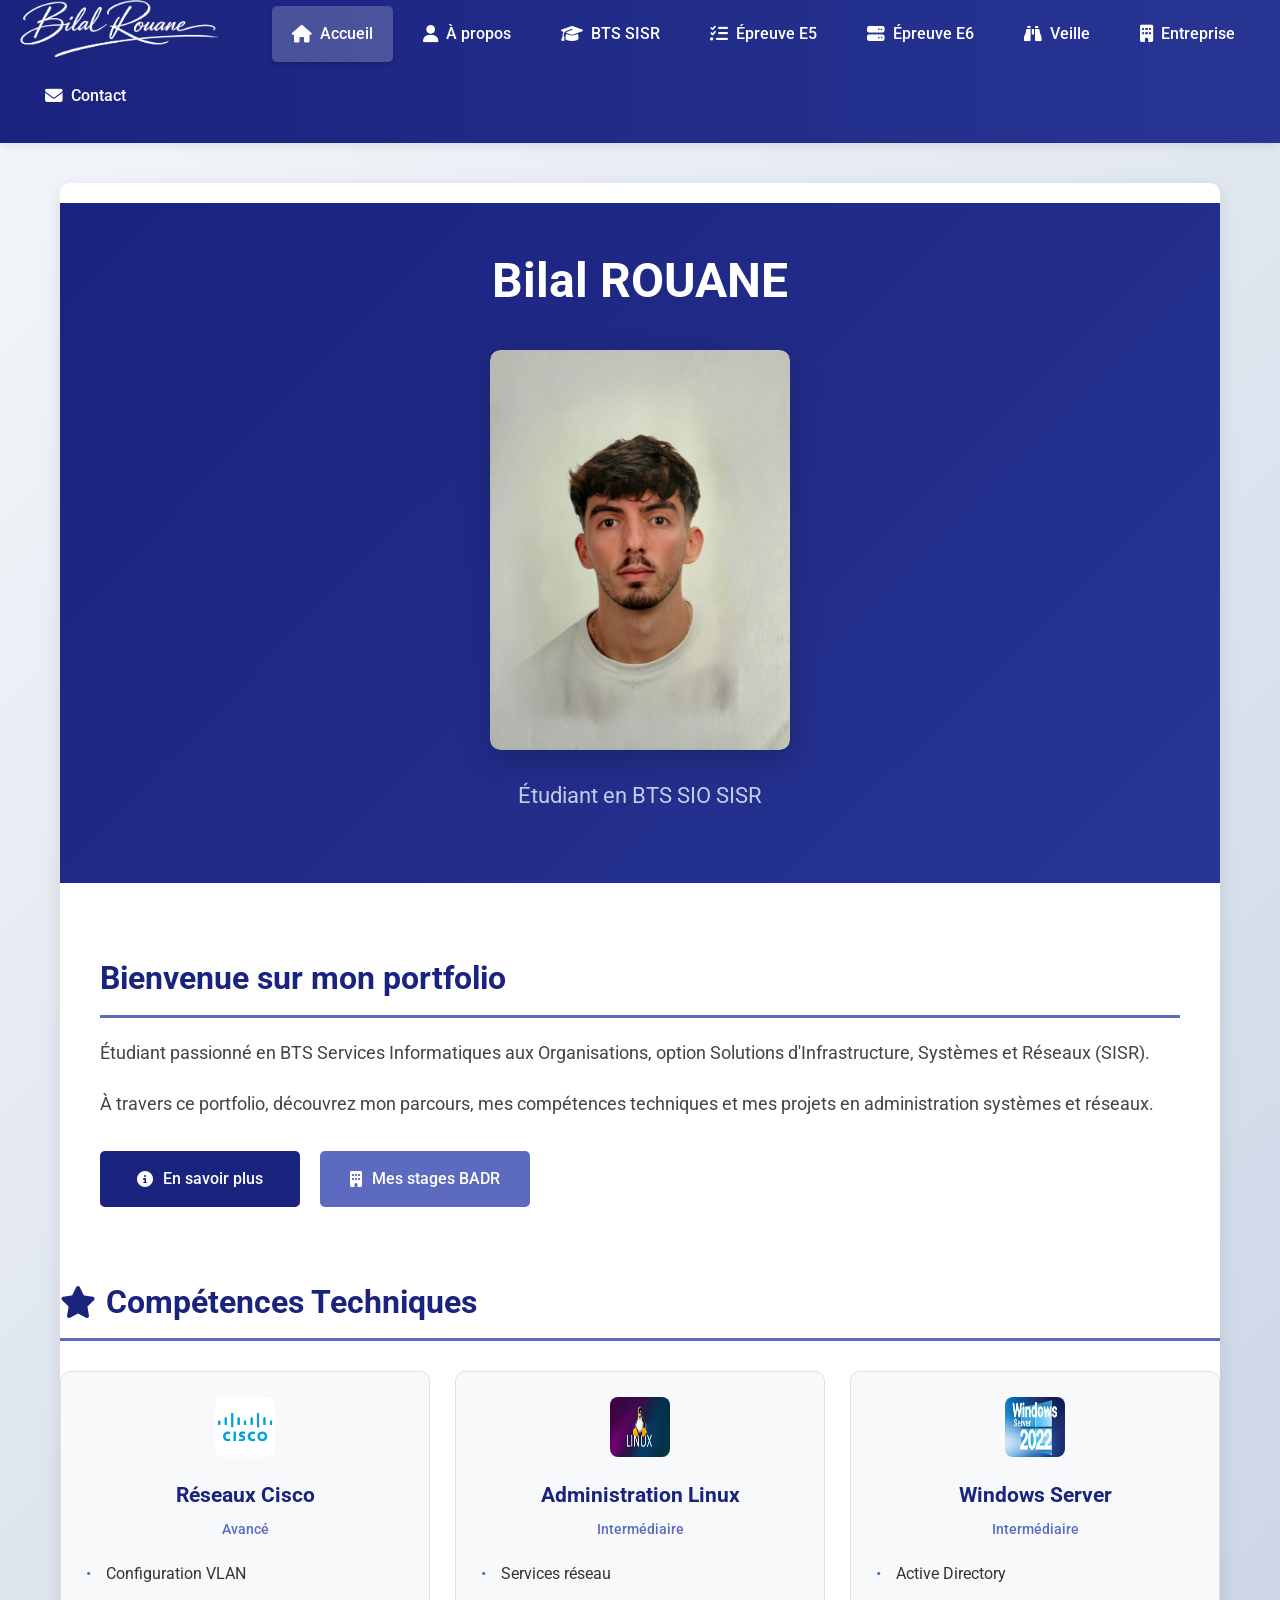
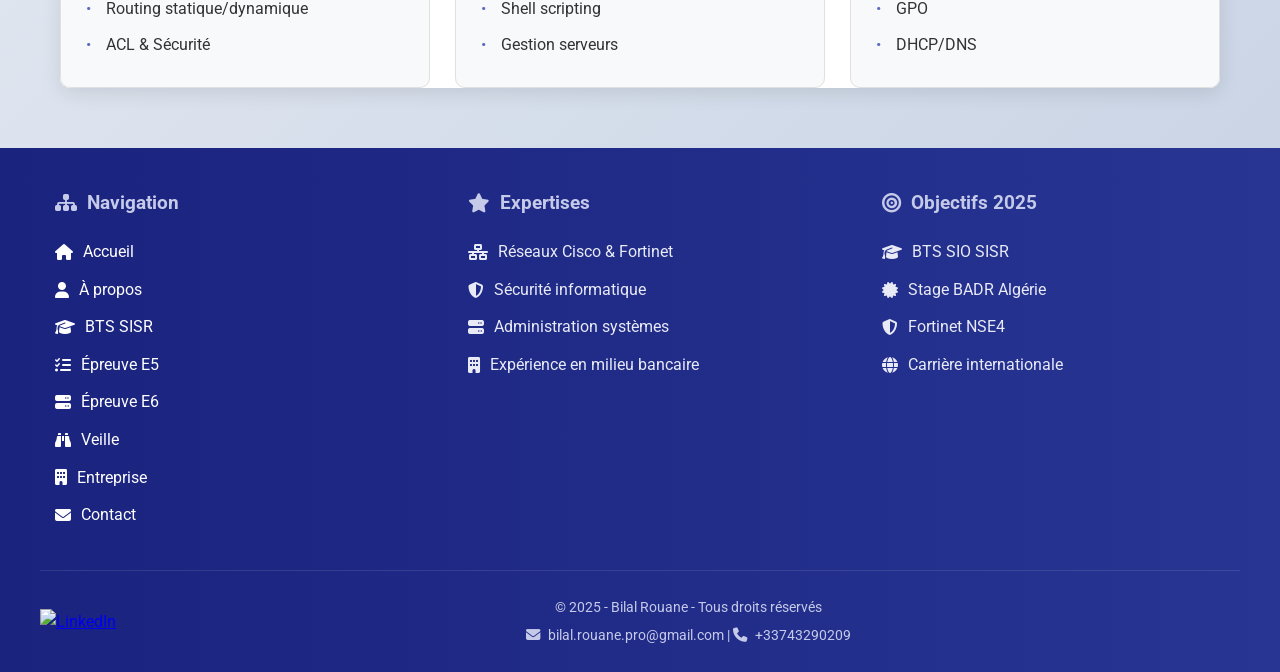
==== index.html @ 5da0bd74 "Update index.html Signed-off-by: bilalrouane458-create <bilalrouane458@gmail.com>" ====
<!DOCTYPE html>
<html lang="fr">
<head>
    <title>Bilal ROUANE | Portfolio BTS SIO</title>
    <link rel="stylesheet" href="CSS/index.css">
    <meta charset="utf-8">
    <meta name="viewport" content="width=device-width, initial-scale=1.0">
    <meta name="description" content="Portfolio de Bilal Rouane, étudiant en BTS SIO SISR">
    
    <!-- Import de la police ROBOTO -->
    <link rel="preconnect" href="https://fonts.googleapis.com">
    <link rel="preconnect" href="https://fonts.gstatic.com" crossorigin>
    <link href="https://fonts.googleapis.com/css2?family=Roboto:ital,wght@0,100..900;1,100..900&display=swap" rel="stylesheet">
    
    <!-- Favicon -->
    <link rel="icon" type="image/x-icon" href="Images/Photo pro.jpeg">
    
    <!-- Font Awesome pour icônes -->
    <link rel="stylesheet" href="https://cdnjs.cloudflare.com/ajax/libs/font-awesome/6.4.0/css/all.min.css">
</head>
<body class="fond">

    <!-- ===== HEADER ===== -->
    <header>
        <nav id="navigation" aria-label="Navigation principale">
            <ul class="menu">
                <li class="logo">
                    <img src="Images/signature.png" id="signature" alt="Signature Bilal Rouane">
                </li>
                <li>
                    <a href="index.html" class="nav-link active">
                        <i class="fas fa-home"></i> Accueil
                    </a>
                </li>
                <li>
                    <a href="apropos.html" class="nav-link">
                        <i class="fas fa-user"></i> À propos
                    </a>
                </li>
                <li>
                    <a href="btssisr.html" class="nav-link">
                        <i class="fas fa-graduation-cap"></i> BTS SISR
                    </a>
                </li>
                <li>
                    <a href="e5.html" class="nav-link">
                        <i class="fas fa-tasks"></i> Épreuve E5
                    </a>
                </li>
                <li>
                    <a href="e6.html" class="nav-link">
                        <i class="fas fa-server"></i> Épreuve E6
                    </a>
                </li>
                <li>
                    <a href="veille.html" class="nav-link">
                        <i class="fas fa-binoculars"></i> Veille
                    </a>
                </li>
                <li>
                    <a href="entreprise.html" class="nav-link">
                        <i class="fas fa-building"></i> Entreprise
                    </a>
                </li>
                <li>
                    <a href="contact.html" class="nav-link">
                        <i class="fas fa-envelope"></i> Contact
                    </a>
                </li>
            </ul>
        </nav>
        <span id="saut_separateur"></span>
    </header>

    <!-- ===== CONTENU ACCUEIL ===== -->
    <main>
        <div class="contenu">
            <span id="saut_menu"></span>
 
            <!-- Section Accueil -->
            <section id="accueil" aria-labelledby="titre-accueil">
                <div class="titre_presentation">
                    <h1 id="nom">Bilal ROUANE</h1>
                    <div class="photo-container">
                        <img src="Images/pppp.jpeg" id="photo-pro" 
                             alt="Photo professionnelle de Bilal Rouane" 
                             width="300" height="400">
                    </div>
                    <p id="metier" class="sous-titre">Étudiant en BTS SIO SISR</p>
                </div>
                
                <div class="presentation">
                    <div id="contenu_accueil_div">
                        <h2 class="section_titres">Bienvenue sur mon portfolio</h2>
                        <p class="description">Étudiant passionné en BTS Services Informatiques aux Organisations, option Solutions d'Infrastructure, Systèmes et Réseaux (SISR).</p>
                        
                        <p class="description">À travers ce portfolio, découvrez mon parcours, mes compétences techniques et mes projets en administration systèmes et réseaux.</p>
                        
                        <div class="boutons-navigation">
                            <a href="apropos.html" class="btn-nav btn-nav-primary">
                                <i class="fas fa-info-circle"></i> En savoir plus
                            </a>
                            <a href="entreprise.html" class="btn-nav btn-nav-secondary">
                                <i class="fas fa-building"></i> Mes stages BADR
                            </a>
                        </div>
                    </div>
                </div>

                <!-- Compétences principales -->
                <section id="competences_accueil" aria-labelledby="titre-competences-accueil">
                    <h2 id="titre-competences-accueil" class="section_titres">
                        <i class="fas fa-star"></i> Compétences Techniques
                    </h2>
                    
                    <div class="grid-competences">
                        <div class="carte-competence">
                            <img class="logo-competence" src="Images/cisco logo.png" 
                                 alt="Logo Cisco" width="60" height="60">
                            <h3 class="nom-competence">Réseaux Cisco</h3>
                            <p class="niveau-competence">Avancé</p>
                            <ul class="details-competence">
                                <li>Configuration VLAN</li>
                                <li>Routing statique/dynamique</li>
                                <li>ACL & Sécurité</li>
                            </ul>
                        </div>
                        
                        <div class="carte-competence">
                            <img class="logo-competence" src="Images/logo linux.jpg" 
                                 alt="Logo Linux" width="60" height="60">
                            <h3 class="nom-competence">Administration Linux</h3>
                            <p class="niveau-competence">Intermédiaire</p>
                            <ul class="details-competence">
                                <li>Services réseau</li>
                                <li>Shell scripting</li>
                                <li>Gestion serveurs</li>
                            </ul>
                        </div>
                        
                        <div class="carte-competence">
                            <img class="logo-competence" src="Images/logo Windows Server 2022.jpg" 
                                 alt="Logo Windows Server" width="60" height="60">
                            <h3 class="nom-competence">Windows Server</h3>
                            <p class="niveau-competence">Intermédiaire</p>
                            <ul class="details-competence">
                                <li>Active Directory</li>
                                <li>GPO</li>
                                <li>DHCP/DNS</li>
                            </ul>
                        </div>
                    </div>
                </section>
            </section>
        </div>
    </main>

    <!-- ===== FOOTER ===== -->
    <footer>
        <div class="footer-contenu">
            <div class="footer-section">
                <h3 class="footer-titre"><i class="fas fa-sitemap"></i> Navigation</h3>
                <ul class="footer-menu">
                    <li><a href="index.html"><i class="fas fa-home"></i> Accueil</a></li>
                    <li><a href="apropos.html"><i class="fas fa-user"></i> À propos</a></li>
                    <li><a href="btssisr.html"><i class="fas fa-graduation-cap"></i> BTS SISR</a></li>
                    <li><a href="e5.html"><i class="fas fa-tasks"></i> Épreuve E5</a></li>
                    <li><a href="e6.html"><i class="fas fa-server"></i> Épreuve E6</a></li>
                    <li><a href="veille.html"><i class="fas fa-binoculars"></i> Veille</a></li>
                    <li><a href="entreprise.html"><i class="fas fa-building"></i> Entreprise</a></li>
                    <li><a href="contact.html"><i class="fas fa-envelope"></i> Contact</a></li>
                </ul>
            </div>
            
            <div class="footer-section">
                <h3 class="footer-titre"><i class="fas fa-star"></i> Expertises</h3>
                <ul class="footer-competences">
                    <li><i class="fas fa-network-wired"></i> Réseaux Cisco & Fortinet</li>
                    <li><i class="fas fa-shield-alt"></i> Sécurité informatique</li>
                    <li><i class="fas fa-server"></i> Administration systèmes</li>
                    <li><i class="fas fa-building"></i> Expérience en milieu bancaire</li>
                </ul>
            </div>
            
            <div class="footer-section">
                <h3 class="footer-titre"><i class="fas fa-bullseye"></i> Objectifs 2025</h3>
                <ul class="footer-certifications">
                    <li><i class="fas fa-graduation-cap"></i> BTS SIO SISR</li>
                    <li><i class="fas fa-certificate"></i> Stage BADR Algérie</li>
                    <li><i class="fas fa-shield-alt"></i> Fortinet NSE4</li>
                    <li><i class="fas fa-globe"></i> Carrière internationale</li>
                </ul>
            </div>
        </div>
        
        <div class="footer-bas">
            <div class="reseaux-footer">
                <a href="https://www.linkedin.com/in/bilal-rouane-311133340/" 
                   target="_blank" 
                   rel="noopener noreferrer"
                   aria-label="LinkedIn">
                    <img src="Images/LinkedIn_icon.svg" alt="LinkedIn" width="30">
                </a>
            </div>
            
            <div class="copyright">
                <p>© 2025 - Bilal Rouane - Tous droits réservés</p>
                <p><i class="fas fa-envelope"></i> bilal.rouane.pro@gmail.com | <i class="fas fa-phone"></i> +33743290209</p>
            </div>
        </div>
    </footer>

    <script>
        // Script pour mettre en surbrillance la page active
        document.addEventListener('DOMContentLoaded', function() {
            const currentPage = window.location.pathname.split('/').pop();
            const navLinks = document.querySelectorAll('.nav-link');
            
            navLinks.forEach(link => {
                if (link.getAttribute('href') === currentPage || 
                    (currentPage === '' && link.getAttribute('href') === 'index.html')) {
                    link.classList.add('active');
                } else {
                    link.classList.remove('active');
                }
            });
        });
    </script>
    
</body>
</html>
---- CSS/index.css ----
/* ===== RESET & BASE ===== */
* {
    margin: 0;
    padding: 0;
    box-sizing: border-box;
}

html {
    scroll-behavior: smooth;
}

body.fond {
    font-family: 'Roboto', sans-serif;
    background: linear-gradient(135deg, #f5f7fa 0%, #c3cfe2 100%);
    color: #333;
    line-height: 1.6;
    min-height: 100vh;
}

/* ===== HEADER & NAVIGATION ===== */
header {
    background: linear-gradient(90deg, #1a237e 0%, #283593 100%);
    box-shadow: 0 2px 10px rgba(0, 0, 0, 0.1);
    position: sticky;
    top: 0;
    z-index: 1000;
}

#navigation {
    padding: 0 20px;
}

.menu {
    display: flex;
    justify-content: space-between;
    align-items: center;
    list-style: none;
    max-width: 1400px;
    margin: 0 auto;
    padding: 0;
    flex-wrap: wrap;
}

.menu .logo {
    margin-right: auto;
}

#signature {
    height: 60px;
    width: auto;
    filter: brightness(0) invert(1);
    transition: transform 0.3s ease;
}

#signature:hover {
    transform: scale(1.05);
}

.menu li:not(.logo) {
    margin: 0 5px;
}

.nav-link {
    display: flex;
    align-items: center;
    padding: 15px 20px;
    text-decoration: none;
    color: white;
    font-weight: 500;
    transition: all 0.3s ease;
    border-radius: 5px;
    white-space: nowrap;
}

.nav-link i {
    margin-right: 8px;
    font-size: 1.1em;
}

.nav-link:hover {
    background: rgba(255, 255, 255, 0.1);
    transform: translateY(-2px);
}

.nav-link.active {
    background: rgba(255, 255, 255, 0.2);
    box-shadow: 0 2px 5px rgba(0, 0, 0, 0.2);
}

#saut_separateur {
    display: block;
    height: 20px;
}

/* ===== MAIN CONTENT ===== */
main {
    max-width: 1200px;
    margin: 0 auto;
    padding: 20px;
}

.contenu {
    background: white;
    border-radius: 10px;
    box-shadow: 0 5px 20px rgba(0, 0, 0, 0.1);
    overflow: hidden;
    margin-top: 20px;
}

#saut_menu {
    display: block;
    height: 20px;
}

/* ===== ACCUEIL PAGE ===== */
.page-titre {
    text-align: center;
    color: #1a237e;
    font-size: 2.5em;
    margin: 30px 0 10px;
    padding: 0 20px;
}

.page-sous-titre {
    text-align: center;
    color: #5c6bc0;
    font-size: 1.2em;
    margin-bottom: 40px;
    padding: 0 20px;
}

.titre_presentation {
    text-align: center;
    padding: 40px 20px;
    background: linear-gradient(135deg, #1a237e 0%, #283593 100%);
    color: white;
}

#nom {
    font-size: 3em;
    margin-bottom: 10px;
    color: white;
}

.sous-titre {
    font-size: 1.4em;
    color: #c5cae9;
    margin-bottom: 30px;
}

.photo-container {
    display: inline-block;
    margin: 20px 0;
    border-radius: 10px;
    overflow: hidden;
    box-shadow: 0 10px 30px rgba(0, 0, 0, 0.2);
}

#photo-pro {
    width: 100%;
    max-width: 300px;
    height: auto;
    display: block;
    border-radius: 10px;
}

.presentation {
    padding: 40px;
    display: flex;
    flex-wrap: wrap;
    gap: 40px;
    align-items: flex-start;
}

#contenu_accueil_div {
    flex: 1;
    min-width: 300px;
}

.section_titres {
    color: #1a237e;
    font-size: 2em;
    margin: 30px 0 20px;
    padding-bottom: 10px;
    border-bottom: 3px solid #5c6bc0;
    display: flex;
    align-items: center;
    gap: 10px;
}

.description {
    font-size: 1.1em;
    line-height: 1.8;
    margin-bottom: 20px;
    color: #444;
}

.sous-section {
    color: #283593;
    font-size: 1.3em;
    margin: 25px 0 15px;
    display: flex;
    align-items: center;
    gap: 10px;
}

.liste-parcours {
    list-style: none;
    margin: 15px 0 25px 20px;
}

.liste-parcours li {
    margin-bottom: 10px;
    padding-left: 25px;
    position: relative;
}

.liste-parcours li:before {
    content: "▸";
    color: #5c6bc0;
    position: absolute;
    left: 0;
}

.interets {
    display: flex;
    flex-wrap: wrap;
    gap: 10px;
    margin: 15px 0 25px;
}

.badge {
    background: #e8eaf6;
    color: #1a237e;
    padding: 8px 15px;
    border-radius: 20px;
    font-size: 0.9em;
    display: inline-flex;
    align-items: center;
    gap: 5px;
    transition: all 0.3s ease;
}

.badge:hover {
    background: #5c6bc0;
    color: white;
    transform: translateY(-2px);
}

.boutons-navigation {
    display: flex;
    gap: 20px;
    margin-top: 30px;
    flex-wrap: wrap;
}

.btn-nav {
    padding: 15px 30px;
    border-radius: 5px;
    text-decoration: none;
    font-weight: 500;
    display: inline-flex;
    align-items: center;
    gap: 10px;
    transition: all 0.3s ease;
    min-width: 200px;
    justify-content: center;
}

.btn-nav-primary {
    background: #1a237e;
    color: white;
}

.btn-nav-primary:hover {
    background: #283593;
    transform: translateY(-3px);
    box-shadow: 0 5px 15px rgba(26, 35, 126, 0.3);
}

.btn-nav-secondary {
    background: #5c6bc0;
    color: white;
}

.btn-nav-secondary:hover {
    background: #7986cb;
    transform: translateY(-3px);
    box-shadow: 0 5px 15px rgba(92, 107, 192, 0.3);
}

/* ===== COMPÉTENCES GRID ===== */
.grid-competences {
    display: grid;
    grid-template-columns: repeat(auto-fit, minmax(250px, 1fr));
    gap: 25px;
    margin-top: 30px;
}

.carte-competence {
    background: #f8f9fa;
    border-radius: 10px;
    padding: 25px;
    text-align: center;
    transition: all 0.3s ease;
    border: 1px solid #e0e0e0;
}

.carte-competence:hover {
    transform: translateY(-5px);
    box-shadow: 0 10px 20px rgba(0, 0, 0, 0.1);
    border-color: #5c6bc0;
}

.logo-competence {
    margin-bottom: 15px;
    border-radius: 8px;
}

.nom-competence {
    color: #1a237e;
    font-size: 1.3em;
    margin-bottom: 5px;
}

.niveau-competence {
    color: #5c6bc0;
    font-weight: 500;
    margin-bottom: 15px;
    font-size: 0.9em;
}

.details-competence {
    list-style: none;
    text-align: left;
}

.details-competence li {
    padding: 5px 0;
    padding-left: 20px;
    position: relative;
}

.details-competence li:before {
    content: "•";
    color: #5c6bc0;
    position: absolute;
    left: 0;
}

/* ===== À PROPOS PAGE ===== */
.section-apropos {
    padding: 40px;
}

.experience-card,
.formation-card {
    background: #f8f9fa;
    border-radius: 10px;
    padding: 30px;
    margin-bottom: 30px;
    border-left: 4px solid #5c6bc0;
    transition: all 0.3s ease;
}

.experience-card:hover,
.formation-card:hover {
    transform: translateX(5px);
    box-shadow: 0 5px 15px rgba(0, 0, 0, 0.1);
}

.experience-header,
.formation-header {
    display: flex;
    justify-content: space-between;
    align-items: flex-start;
    flex-wrap: wrap;
    margin-bottom: 15px;
}

.experience-header h3,
.formation-header h3 {
    color: #1a237e;
    font-size: 1.4em;
    flex: 1;
    min-width: 300px;
}

.experience-date {
    background: #5c6bc0;
    color: white;
    padding: 5px 15px;
    border-radius: 20px;
    font-size: 0.9em;
}

.experience-info,
.formation-info {
    margin-bottom: 20px;
}

.experience-entreprise,
.experience-address,
.experience-status,
.formation-ecole,
.formation-option {
    display: flex;
    align-items: center;
    gap: 10px;
    margin-bottom: 5px;
    color: #666;
}

.experience-sujet {
    font-style: italic;
    color: #444;
    margin: 15px 0;
    padding-left: 20px;
    border-left: 3px solid #c5cae9;
}

.experience-missions,
.competences-list-details {
    list-style: none;
    margin: 15px 0 20px;
}

.experience-missions li,
.competences-list-details li {
    padding: 8px 0;
    padding-left: 25px;
    position: relative;
}

.experience-missions li:before,
.competences-list-details li:before {
    content: "▸";
    color: #5c6bc0;
    position: absolute;
    left: 0;
}

.competences-list,
.technologies-list {
    display: flex;
    flex-wrap: wrap;
    gap: 10px;
    margin: 15px 0;
}

.competence-badge,
.tech-badge {
    background: #e8eaf6;
    color: #1a237e;
    padding: 6px 12px;
    border-radius: 15px;
    font-size: 0.85em;
    transition: all 0.3s ease;
}

.competence-badge:hover,
.tech-badge:hover {
    background: #5c6bc0;
    color: white;
    transform: translateY(-2px);
}

.formation-status {
    padding: 5px 15px;
    border-radius: 20px;
    font-size: 0.9em;
    font-weight: 500;
}

.formation-status.current {
    background: #4caf50;
    color: white;
}

.formation-status.completed {
    background: #2196f3;
    color: white;
}

.objectifs-content {
    background: #e8eaf6;
    padding: 25px;
    border-radius: 10px;
    line-height: 1.8;
}

/* ===== BTS SISR PAGE ===== */
.section-btssisr {
    padding: 40px;
}

.bts-intro,
.option-sisr {
    margin-bottom: 40px;
}

.bts-description p,
.option-description p {
    margin-bottom: 15px;
    line-height: 1.8;
}

.competences-grid {
    display: grid;
    grid-template-columns: repeat(auto-fit, minmax(200px, 1fr));
    gap: 20px;
    margin: 25px 0;
}

.competence-item {
    text-align: center;
    padding: 20px;
    background: #f8f9fa;
    border-radius: 10px;
    transition: all 0.3s ease;
}

.competence-item:hover {
    transform: translateY(-5px);
    background: #e8eaf6;
}

.competence-item i {
    font-size: 2.5em;
    color: #5c6bc0;
    margin-bottom: 15px;
}

.competence-item h3 {
    color: #1a237e;
    margin-bottom: 10px;
    font-size: 1.2em;
}

.competence-category {
    margin-bottom: 30px;
    padding: 20px;
    background: #f8f9fa;
    border-radius: 10px;
}

.competence-category h3 {
    color: #1a237e;
    margin-bottom: 15px;
    display: flex;
    align-items: center;
    gap: 10px;
}

.competence-category ul {
    list-style: none;
    padding-left: 0;
}

.competence-category li {
    padding: 8px 0;
    padding-left: 25px;
    position: relative;
}

.competence-category li:before {
    content: "✓";
    color: #4caf50;
    position: absolute;
    left: 0;
}

.alternance-content {
    display: flex;
    flex-wrap: wrap;
    gap: 40px;
    align-items: center;
}

.alternance-text {
    flex: 1;
    min-width: 300px;
}

.avantages-alternance ul {
    list-style: none;
    margin-top: 15px;
}

.avantages-alternance li {
    padding: 8px 0;
    padding-left: 25px;
    position: relative;
}

.avantages-alternance li:before {
    content: "★";
    color: #ff9800;
    position: absolute;
    left: 0;
}

.alternance-stats {
    display: flex;
    gap: 20px;
    flex-wrap: wrap;
}

.stat-item {
    text-align: center;
    padding: 20px;
    background: #1a237e;
    color: white;
    border-radius: 10px;
    min-width: 100px;
}

.stat-number {
    font-size: 2em;
    font-weight: bold;
    margin-bottom: 5px;
}

.stat-label {
    font-size: 0.9em;
    opacity: 0.9;
}

.metiers-grid {
    display: grid;
    grid-template-columns: repeat(auto-fit, minmax(200px, 1fr));
    gap: 20px;
    margin: 25px 0;
}

.metier-card {
    text-align: center;
    padding: 25px;
    background: #f8f9fa;
    border-radius: 10px;
    transition: all 0.3s ease;
}

.metier-card:hover {
    transform: translateY(-5px);
    background: #e8eaf6;
}

.metier-card i {
    font-size: 2.5em;
    color: #5c6bc0;
    margin-bottom: 15px;
}

.metier-card h3 {
    color: #1a237e;
    margin-bottom: 10px;
    font-size: 1.2em;
}

.perspectives ul {
    list-style: none;
    margin-top: 15px;
}

.perspectives li {
    padding: 8px 0;
    padding-left: 25px;
    position: relative;
}

.perspectives li:before {
    content: "→";
    color: #5c6bc0;
    position: absolute;
    left: 0;
}

/* ===== ÉPREUVES E4 & E5 PAGES ===== */
.section-e4,
.section-e5 {
    padding: 40px;
}

.e4-intro,
.e5-intro {
    margin-bottom: 40px;
}

.e4-description p,
.e5-description p {
    margin-bottom: 15px;
    line-height: 1.8;
}

.formation-info {
    margin-top: 20px;
    padding: 15px;
    background: #e8eaf6;
    border-radius: 5px;
    display: inline-block;
}

.modalites-content {
    margin: 25px 0;
}

.modalite-card {
    text-align: center;
    padding: 25px;
    background: #f8f9fa;
    border-radius: 10px;
    margin-bottom: 20px;
    transition: all 0.3s ease;
}

.modalite-card:hover {
    transform: translateY(-5px);
    background: #e8eaf6;
}

.modalite-icon {
    font-size: 2.5em;
    color: #5c6bc0;
    margin-bottom: 15px;
}

.structure-epreuve {
    margin: 30px 0;
}

.timeline {
    position: relative;
    padding: 20px 0;
}

.timeline-item {
    display: flex;
    align-items: flex-start;
    margin-bottom: 30px;
}

.timeline-marker {
    background: #5c6bc0;
    color: white;
    width: 40px;
    height: 40px;
    border-radius: 50%;
    display: flex;
    align-items: center;
    justify-content: center;
    font-weight: bold;
    margin-right: 20px;
    flex-shrink: 0;
}

.timeline-content {
    flex: 1;
}

.timeline-content h4 {
    color: #1a237e;
    margin-bottom: 5px;
}

.competences-grid {
    display: grid;
    grid-template-columns: repeat(auto-fit, minmax(250px, 1fr));
    gap: 20px;
    margin: 30px 0;
}

.competence-category {
    background: #f8f9fa;
    border-radius: 10px;
    padding: 25px;
    transition: all 0.3s ease;
}

.competence-category:hover {
    transform: translateY(-5px);
    background: #e8eaf6;
}

.competence-header {
    display: flex;
    align-items: center;
    gap: 15px;
    margin-bottom: 20px;
}

.competence-header i {
    font-size: 2em;
    color: #5c6bc0;
}

.competence-header h3 {
    color: #1a237e;
    font-size: 1.3em;
}

.competence-list {
    list-style: none;
}

.competence-list li {
    padding: 8px 0;
    padding-left: 25px;
    position: relative;
}

.competence-list li:before {
    content: "•";
    color: #5c6bc0;
    position: absolute;
    left: 0;
}

.preparation-content {
    display: flex;
    flex-wrap: wrap;
    gap: 40px;
    margin: 30px 0;
}

.preparation-etapes {
    flex: 1;
    min-width: 300px;
}

.etapes-list {
    list-style: none;
    counter-reset: etape-counter;
}

.etapes-list li {
    counter-increment: etape-counter;
    margin-bottom: 25px;
    padding-left: 60px;
    position: relative;
}

.etapes-list li:before {
    content: counter(etape-counter);
    background: #5c6bc0;
    color: white;
    width: 40px;
    height: 40px;
    border-radius: 50%;
    display: flex;
    align-items: center;
    justify-content: center;
    position: absolute;
    left: 0;
    top: 0;
    font-weight: bold;
}

.conseils-list {
    list-style: none;
}

.conseils-list li {
    padding: 10px 0;
    padding-left: 30px;
    position: relative;
}

.conseils-list li i {
    color: #4caf50;
    position: absolute;
    left: 0;
}

.realisations-grid,
.projets-grid {
    display: grid;
    grid-template-columns: repeat(auto-fit, minmax(250px, 1fr));
    gap: 25px;
    margin: 30px 0;
}

.realisation-card,
.projet-card {
    background: #f8f9fa;
    border-radius: 10px;
    padding: 25px;
    text-align: center;
    transition: all 0.3s ease;
}

.realisation-card:hover,
.projet-card:hover {
    transform: translateY(-5px);
    background: #e8eaf6;
}

.realisation-icon,
.projet-header i {
    font-size: 3em;
    color: #5c6bc0;
    margin-bottom: 20px;
}

.realisation-skills,
.projet-skills {
    display: flex;
    justify-content: center;
    flex-wrap: wrap;
    gap: 8px;
    margin-top: 15px;
}

.skill-badge {
    background: #c5cae9;
    color: #1a237e;
    padding: 4px 10px;
    border-radius: 12px;
    font-size: 0.8em;
}

.modalite-overview,
.epreuve-structure {
    margin-bottom: 30px;
}

.phases-epreuve {
    display: flex;
    flex-wrap: wrap;
    gap: 20px;
    margin-top: 20px;
}

.phase {
    flex: 1;
    min-width: 250px;
    background: #f8f9fa;
    padding: 20px;
    border-radius: 10px;
}

.phase h4 {
    color: #1a237e;
    margin-bottom: 15px;
    display: flex;
    align-items: center;
    gap: 10px;
}

.objectifs-content {
    margin: 30px 0;
}

.objectif-card {
    text-align: center;
    padding: 25px;
    background: #f8f9fa;
    border-radius: 10px;
    margin-bottom: 20px;
    transition: all 0.3s ease;
}

.objectif-card:hover {
    transform: translateY(-5px);
    background: #e8eaf6;
}

.objectif-card i {
    font-size: 3em;
    color: #5c6bc0;
    margin-bottom: 15px;
}

.domaines-techniques {
    margin-bottom: 40px;
}

.domaines-grid {
    display: grid;
    grid-template-columns: repeat(auto-fit, minmax(200px, 1fr));
    gap: 20px;
    margin-top: 20px;
}

.domaine {
    background: #f8f9fa;
    padding: 20px;
    border-radius: 10px;
}

.domaine h4 {
    color: #1a237e;
    margin-bottom: 15px;
    display: flex;
    align-items: center;
    gap: 10px;
}

.domaine ul {
    list-style: none;
}

.domaine li {
    padding: 6px 0;
    padding-left: 20px;
    position: relative;
}

.domaine li:before {
    content: "▸";
    color: #5c6bc0;
    position: absolute;
    left: 0;
    font-size: 0.9em;
}

/* ===== VEILLE PAGE ===== */
.section-veille {
    padding: 40px;
}

.definition-content {
    background: #e8eaf6;
    padding: 30px;
    border-radius: 10px;
    margin-bottom: 40px;
}

.importance-veille {
    background: #1a237e;
    color: white;
    padding: 20px;
    border-radius: 8px;
    margin-top: 20px;
}

.methodologie-content {
    margin: 30px 0;
}

.etapes-veille {
    margin-bottom: 40px;
}

.etape {
    display: flex;
    align-items: flex-start;
    margin-bottom: 30px;
    padding: 20px;
    background: #f8f9fa;
    border-radius: 10px;
    transition: all 0.3s ease;
}

.etape:hover {
    transform: translateX(10px);
    background: #e8eaf6;
}

.etape-num {
    background: #5c6bc0;
    color: white;
    width: 50px;
    height: 50px;
    border-radius: 50%;
    display: flex;
    align-items: center;
    justify-content: center;
    font-size: 1.5em;
    font-weight: bold;
    margin-right: 20px;
    flex-shrink: 0;
}

.etape-content h4 {
    color: #1a237e;
    margin-bottom: 10px;
}

.outils-grid {
    display: grid;
    grid-template-columns: repeat(auto-fit, minmax(150px, 1fr));
    gap: 20px;
}

.outil {
    text-align: center;
    padding: 20px;
    background: #f8f9fa;
    border-radius: 10px;
    transition: all 0.3s ease;
}

.outil:hover {
    transform: translateY(-5px);
    background: #e8eaf6;
}

.outil i {
    font-size: 2.5em;
    color: #5c6bc0;
    margin-bottom: 15px;
}

.domaines-grid {
    display: grid;
    grid-template-columns: repeat(auto-fit, minmax(250px, 1fr));
    gap: 25px;
    margin: 30px 0;
}

.domaine-card {
    background: #f8f9fa;
    border-radius: 10px;
    overflow: hidden;
    transition: all 0.3s ease;
}

.domaine-card:hover {
    transform: translateY(-5px);
    box-shadow: 0 10px 20px rgba(0, 0, 0, 0.1);
}

.domaine-header {
    background: #5c6bc0;
    color: white;
    padding: 20px;
    display: flex;
    align-items: center;
    gap: 15px;
}

.domaine-header i {
    font-size: 2em;
}

.domaine-content {
    padding: 25px;
}

.domaine-themes h4 {
    color: #1a237e;
    margin: 15px 0 10px;
}

.domaine-themes ul {
    list-style: none;
    margin-left: 0;
}

.domaine-themes li {
    padding: 5px 0;
    padding-left: 20px;
    position: relative;
}

.domaine-themes li:before {
    content: "•";
    color: #5c6bc0;
    position: absolute;
    left: 0;
}

.domaine-sources h4 {
    color: #1a237e;
    margin: 15px 0 10px;
}

.sources-list {
    display: flex;
    flex-wrap: wrap;
    gap: 8px;
}

.source-badge {
    background: #c5cae9;
    color: #1a237e;
    padding: 5px 10px;
    border-radius: 15px;
    font-size: 0.85em;
}

.sources-content {
    margin: 40px 0;
}

.sources-categories {
    display: grid;
    grid-template-columns: repeat(auto-fit, minmax(250px, 1fr));
    gap: 30px;
    margin-bottom: 40px;
}

.categorie {
    background: #f8f9fa;
    padding: 25px;
    border-radius: 10px;
}

.categorie h3 {
    color: #1a237e;
    margin-bottom: 20px;
    display: flex;
    align-items: center;
    gap: 10px;
}

.sources-list {
    list-style: none;
}

.sources-list li {
    margin-bottom: 12px;
}

.sources-list a {
    color: #444;
    text-decoration: none;
    display: flex;
    align-items: center;
    gap: 10px;
    transition: color 0.3s ease;
}

.sources-list a:hover {
    color: #1a237e;
}

.sources-list a i {
    color: #5c6bc0;
}

.flux-rss {
    background: #e8eaf6;
    padding: 25px;
    border-radius: 10px;
}

.rss-list {
    display: flex;
    flex-wrap: wrap;
    gap: 20px;
    margin-top: 20px;
}

.rss-item {
    display: flex;
    align-items: center;
    gap: 15px;
    padding: 15px;
    background: white;
    border-radius: 8px;
    flex: 1;
    min-width: 200px;
}

.rss-item i {
    font-size: 1.5em;
    color: #5c6bc0;
}

.actualites-grid {
    display: grid;
    grid-template-columns: repeat(auto-fit, minmax(250px, 1fr));
    gap: 25px;
    margin: 30px 0;
}

.actualite-card {
    background: #f8f9fa;
    border-radius: 10px;
    padding: 25px;
    transition: all 0.3s ease;
    border-top: 4px solid #5c6bc0;
}

.actualite-card:hover {
    transform: translateY(-5px);
    background: #e8eaf6;
}

.actualite-date {
    background: #5c6bc0;
    color: white;
    padding: 5px 15px;
    border-radius: 20px;
    font-size: 0.9em;
    display: inline-block;
    margin-bottom: 15px;
}

.actualite-card h3 {
    color: #1a237e;
    margin-bottom: 10px;
    font-size: 1.2em;
}

.actualite-tags {
    display: flex;
    gap: 10px;
    margin-top: 15px;
}

.tag {
    background: #c5cae9;
    color: #1a237e;
    padding: 4px 12px;
    border-radius: 15px;
    font-size: 0.85em;
}

/* ===== CONTACT PAGE ===== */
.section-contact {
    padding: 40px;
}

.formulaire-container {
    background: #f8f9fa;
    padding: 40px;
    border-radius: 10px;
    margin-bottom: 40px;
}

.contact-form {
    max-width: 800px;
    margin: 0 auto;
}

.form-group {
    margin-bottom: 25px;
}

.form-group label {
    display: block;
    margin-bottom: 8px;
    color: #1a237e;
    font-weight: 500;
    display: flex;
    align-items: center;
    gap: 10px;
}

.form-group input,
.form-group select,
.form-group textarea {
    width: 100%;
    padding: 12px 15px;
    border: 2px solid #ddd;
    border-radius: 5px;
    font-family: 'Roboto', sans-serif;
    font-size: 1em;
    transition: all 0.3s ease;
}

.form-group input:focus,
.form-group select:focus,
.form-group textarea:focus {
    outline: none;
    border-color: #5c6bc0;
    box-shadow: 0 0 0 3px rgba(92, 107, 192, 0.2);
}

.form-row {
    display: flex;
    flex-wrap: wrap;
    gap: 20px;
}

.form-row .form-group {
    flex: 1;
    min-width: 250px;
}

.checkbox {
    display: flex;
    align-items: flex-start;
    gap: 10px;
}

.checkbox input {
    width: auto;
    margin-top: 5px;
}

.form-actions {
    display: flex;
    gap: 20px;
    flex-wrap: wrap;
}

.btn-submit,
.btn-reset {
    padding: 15px 30px;
    border: none;
    border-radius: 5px;
    font-family: 'Roboto', sans-serif;
    font-size: 1em;
    font-weight: 500;
    cursor: pointer;
    transition: all 0.3s ease;
    display: inline-flex;
    align-items: center;
    gap: 10px;
    min-width: 200px;
    justify-content: center;
}

.btn-submit {
    background: #1a237e;
    color: white;
}

.btn-submit:hover {
    background: #283593;
    transform: translateY(-3px);
    box-shadow: 0 5px 15px rgba(26, 35, 126, 0.3);
}

.btn-reset {
    background: #757575;
    color: white;
}

.btn-reset:hover {
    background: #616161;
    transform: translateY(-3px);
    box-shadow: 0 5px 15px rgba(117, 117, 117, 0.3);
}

.coordonnees-container {
    margin: 40px 0;
}

.coordonnees-grid {
    display: grid;
    grid-template-columns: repeat(auto-fit, minmax(250px, 1fr));
    gap: 25px;
    margin-bottom: 40px;
}

.coordonnee-card {
    background: #f8f9fa;
    border-radius: 10px;
    padding: 25px;
    text-align: center;
    transition: all 0.3s ease;
    border-top: 4px solid #5c6bc0;
}

.coordonnee-card:hover {
    transform: translateY(-5px);
    background: #e8eaf6;
}

.coordonnee-icon {
    font-size: 2.5em;
    color: #5c6bc0;
    margin-bottom: 15px;
}

.coordonnee-content h3 {
    color: #1a237e;
    margin-bottom: 10px;
}

.coordonnee-link {
    color: #5c6bc0;
    text-decoration: none;
    font-weight: 500;
    display: inline-block;
    margin-bottom: 10px;
    transition: color 0.3s ease;
}

.coordonnee-link:hover {
    color: #1a237e;
    text-decoration: underline;
}

.localisation-info {
    background: #e8eaf6;
    padding: 30px;
    border-radius: 10px;
    display: flex;
    flex-wrap: wrap;
    gap: 40px;
    align-items: flex-start;
}

.localisation-text {
    flex: 1;
    min-width: 300px;
}

.mobilite-info ul {
    list-style: none;
}

.mobilite-info li {
    padding: 8px 0;
    display: flex;
    align-items: center;
    gap: 10px;
}

.mobilite-info li i {
    color: #4caf50;
}

.reseaux-container {
    margin: 40px 0;
}

.reseaux-grid {
    display: grid;
    grid-template-columns: repeat(auto-fit, minmax(250px, 1fr));
    gap: 25px;
}

.reseau-card {
    background: #f8f9fa;
    border-radius: 10px;
    padding: 25px;
    text-decoration: none;
    color: inherit;
    transition: all 0.3s ease;
    display: flex;
    align-items: center;
    gap: 20px;
}

.reseau-card:hover {
    transform: translateY(-5px);
    box-shadow: 0 10px 20px rgba(0, 0, 0, 0.1);
}

.reseau-card.linkedin:hover {
    background: #0077b5;
    color: white;
}

.reseau-card.email:hover {
    background: #d44638;
    color: white;
}

.reseau-card.portfolio:hover {
    background: #1a237e;
    color: white;
}

.reseau-card.cv:hover {
    background: #ff9800;
    color: white;
}

.reseau-icon {
    font-size: 2.5em;
    flex-shrink: 0;
}

.reseau-card.linkedin .reseau-icon {
    color: #0077b5;
}

.reseau-card.email .reseau-icon {
    color: #d44638;
}

.reseau-card.portfolio .reseau-icon {
    color: #1a237e;
}

.reseau-card.cv .reseau-icon {
    color: #ff9800;
}

.reseau-card:hover .reseau-icon {
    color: white;
}

.reseau-content {
    flex: 1;
}

.reseau-link {
    display: inline-block;
    margin-top: 10px;
    color: #5c6bc0;
    font-weight: 500;
    font-size: 0.9em;
}

.reseau-card:hover .reseau-link {
    color: white;
}

.disponibilite-container {
    margin: 40px 0;
}

.disponibilite-content {
    display: grid;
    grid-template-columns: repeat(auto-fit, minmax(300px, 1fr));
    gap: 30px;
    margin-bottom: 40px;
}

.disponibilite-card {
    background: #f8f9fa;
    padding: 30px;
    border-radius: 10px;
}

.disponibilite-list {
    list-style: none;
    margin-top: 15px;
}

.disponibilite-list li {
    padding: 8px 0;
    display: flex;
    align-items: center;
    gap: 10px;
}

.disponibilite-list li i {
    color: #4caf50;
}

.projets-interets {
    display: flex;
    flex-wrap: wrap;
    gap: 10px;
    margin-top: 15px;
}

.projet-badge {
    background: #c5cae9;
    color: #1a237e;
    padding: 8px 15px;
    border-radius: 20px;
    font-size: 0.9em;
    transition: all 0.3s ease;
}

.projet-badge:hover {
    background: #5c6bc0;
    color: white;
    transform: translateY(-2px);
}

.contact-direct {
    background: #e8eaf6;
    padding: 30px;
    border-radius: 10px;
    text-align: center;
}

.contact-options {
    display: flex;
    flex-wrap: wrap;
    gap: 20px;
    justify-content: center;
    margin-top: 20px;
}

.contact-option {
    display: flex;
    align-items: center;
    gap: 10px;
    padding: 15px 25px;
    background: white;
    border-radius: 5px;
    text-decoration: none;
    color: #1a237e;
    font-weight: 500;
    transition: all 0.3s ease;
    min-width: 200px;
}

.contact-option:hover {
    background: #1a237e;
    color: white;
    transform: translateY(-3px);
    box-shadow: 0 5px 15px rgba(26, 35, 126, 0.3);
}

/* ===== FOOTER ===== */
footer {
    background: linear-gradient(90deg, #1a237e 0%, #283593 100%);
    color: white;
    padding: 40px 20px 20px;
    margin-top: 40px;
}

.footer-contenu {
    max-width: 1200px;
    margin: 0 auto;
    display: grid;
    grid-template-columns: repeat(auto-fit, minmax(250px, 1fr));
    gap: 40px;
    margin-bottom: 30px;
}

.footer-section {
    padding: 0 15px;
}

.footer-titre {
    color: #c5cae9;
    font-size: 1.2em;
    margin-bottom: 20px;
    display: flex;
    align-items: center;
    gap: 10px;
}

.footer-menu,
.footer-competences,
.footer-certifications {
    list-style: none;
}

.footer-menu li,
.footer-competences li,
.footer-certifications li {
    margin-bottom: 12px;
}

.footer-menu a {
    color: white;
    text-decoration: none;
    transition: color 0.3s ease;
    display: flex;
    align-items: center;
    gap: 10px;
}

.footer-menu a:hover {
    color: #c5cae9;
    text-decoration: underline;
}

.footer-competences li,
.footer-certifications li {
    display: flex;
    align-items: center;
    gap: 10px;
    color: #e8eaf6;
}

.footer-bas {
    border-top: 1px solid rgba(255, 255, 255, 0.1);
    padding-top: 20px;
    max-width: 1200px;
    margin: 0 auto;
    display: flex;
    flex-wrap: wrap;
    justify-content: space-between;
    align-items: center;
    gap: 20px;
}

.reseaux-footer a {
    display: inline-block;
    transition: transform 0.3s ease;
}

.reseaux-footer a:hover {
    transform: scale(1.1);
}

.copyright {
    text-align: center;
    color: #c5cae9;
    font-size: 0.9em;
    flex: 1;
}

.copyright p {
    margin: 5px 0;
}

.copyright i {
    margin-right: 5px;
}

/* ===== RESPONSIVE ===== */
@media (max-width: 768px) {
    .menu {
        flex-direction: column;
        align-items: stretch;
    }
    
    .menu li:not(.logo) {
        margin: 5px 0;
    }
    
    .nav-link {
        justify-content: center;
    }
    
    #nom {
        font-size: 2.2em;
    }
    
    .sous-titre {
        font-size: 1.2em;
    }
    
    .section_titres {
        font-size: 1.7em;
    }
    
    .presentation {
        padding: 20px;
        flex-direction: column;
    }
    
    .btn-nav {
        min-width: 100%;
    }
    
    .form-actions {
        flex-direction: column;
    }
    
    .btn-submit,
    .btn-reset {
        min-width: 100%;
    }
    
    .footer-bas {
        flex-direction: column;
        text-align: center;
    }
}

@media (max-width: 480px) {
    .page-titre {
        font-size: 2em;
    }
    
    .section_titres {
        font-size: 1.5em;
    }
    
    .section-apropos,
    .section-btssisr,
    .section-e4,
    .section-e5,
    .section-veille,
    .section-contact {
        padding: 20px;
    }
    
    .formulaire-container {
        padding: 20px;
    }
    
    .experience-header,
    .formation-header {
        flex-direction: column;
        align-items: flex-start;
        gap: 10px;
    }
    
    .experience-header h3,
    .formation-header h3 {
        min-width: 100%;
    }
}

/* ===== ANIMATIONS ===== */
@keyframes fadeIn {
    from {
        opacity: 0;
        transform: translateY(20px);
    }
    to {
        opacity: 1;
        transform: translateY(0);
    }
}

.contenu {
    animation: fadeIn 0.5s ease-out;
}

/* ===== PRINT STYLES ===== */
@media print {
    header,
    footer,
    .boutons-navigation,
    .contact-form,
    .form-actions {
        display: none;
    }
    
    body.fond {
        background: white;
    }
    
    .contenu {
        box-shadow: none;
        border: none;
    }
    
    a {
        color: black;
        text-decoration: none;
    }
    
    .page-break {
        page-break-before: always;
    }
}
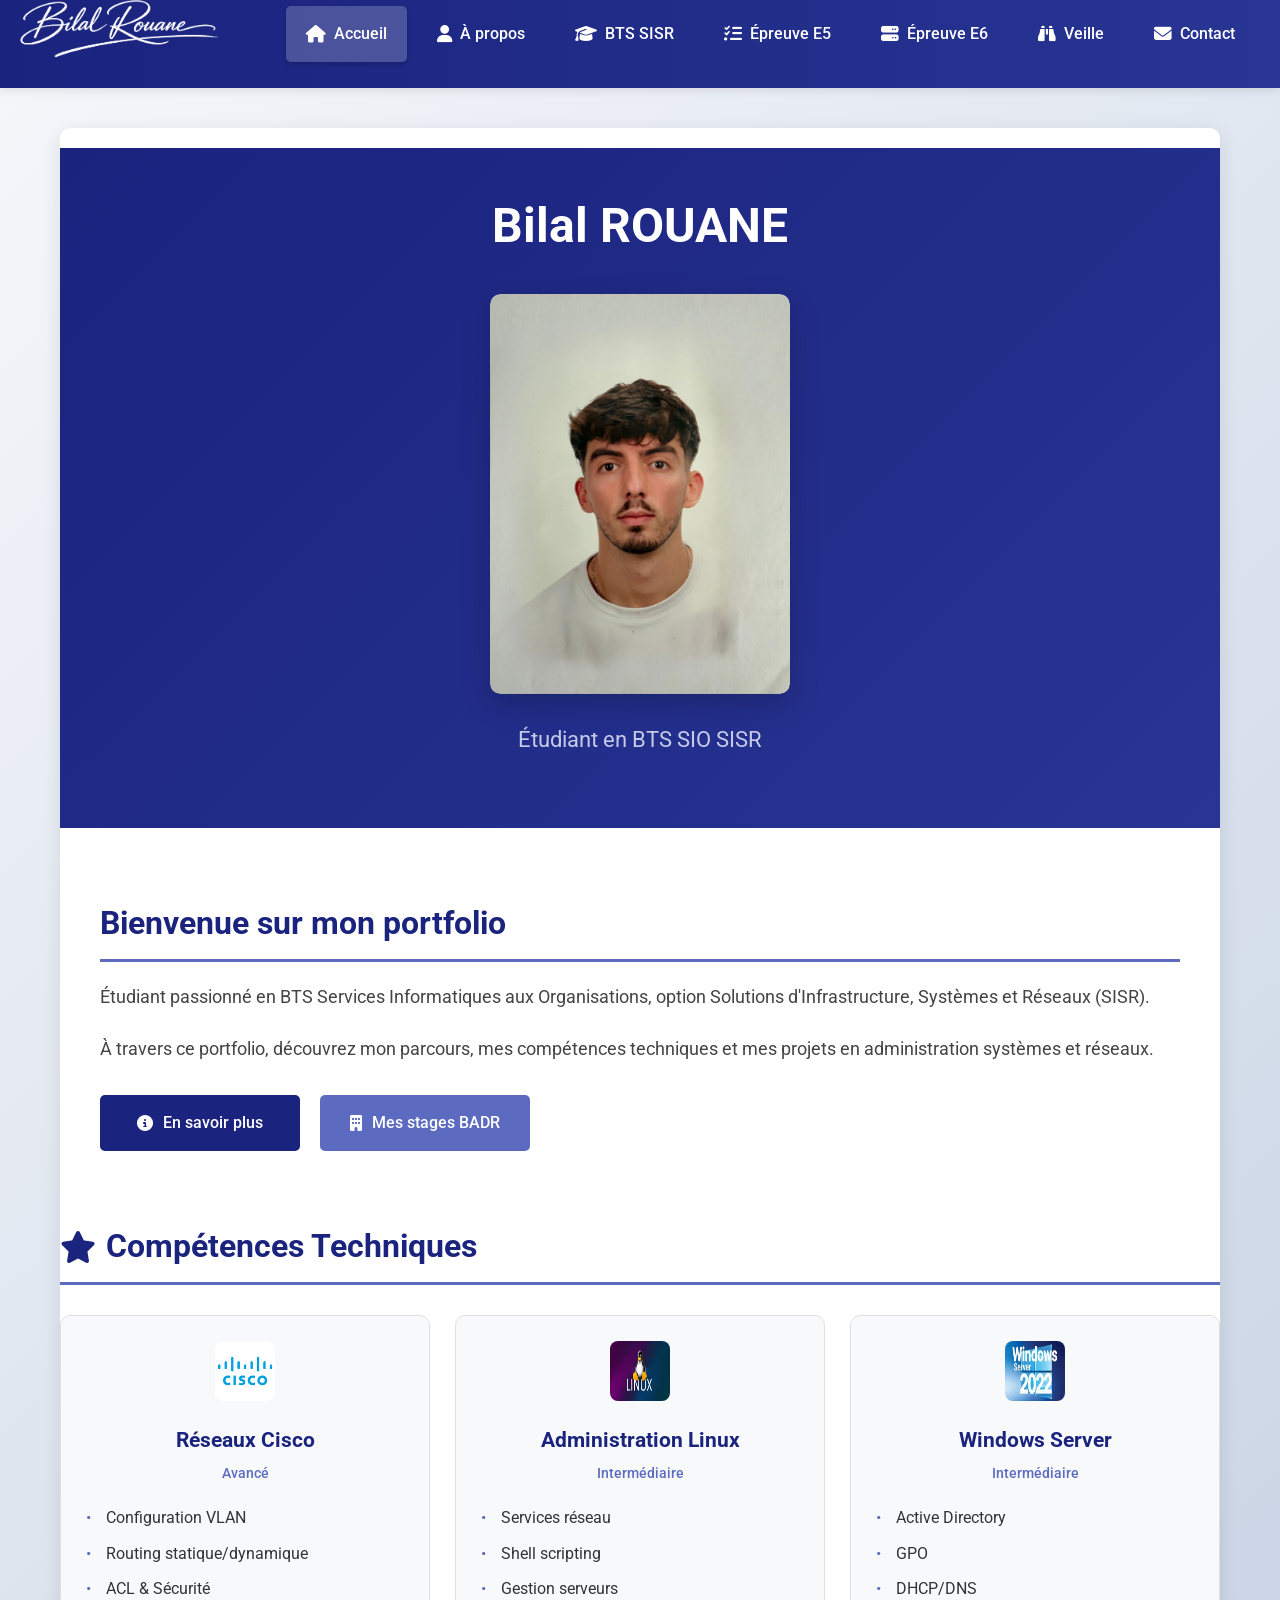
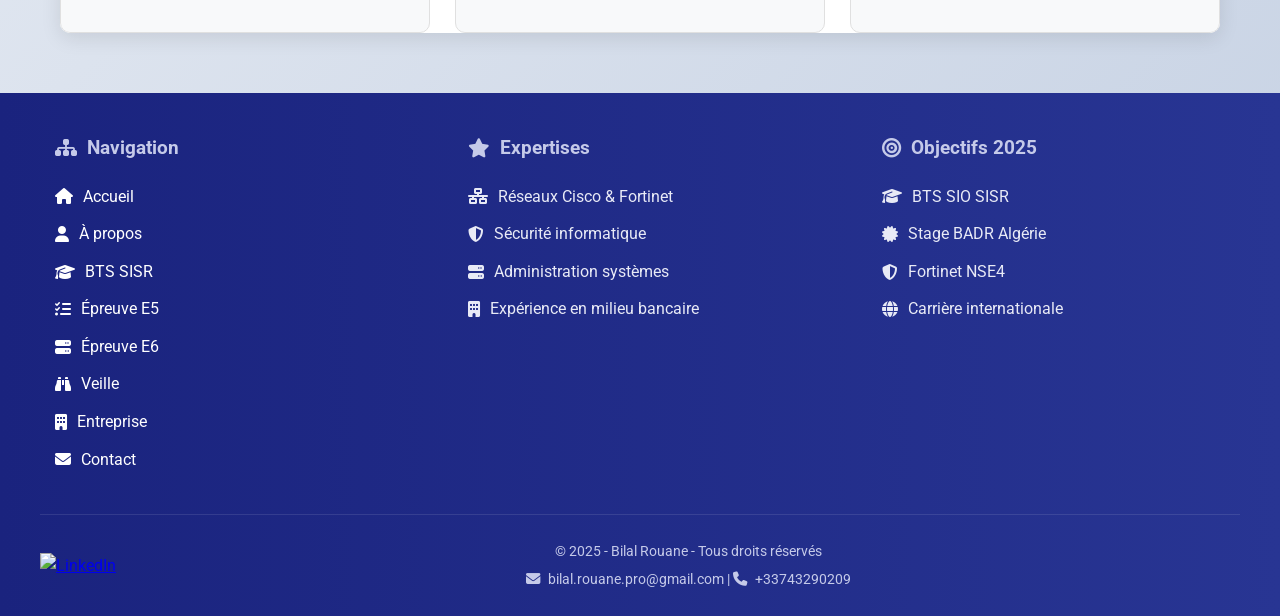
==== commit 68c31172: "Update index.html Signed-off-by: ROUANE Bilal <bilalrouane458@gmail.com>" ====
--- a/index.html
+++ b/index.html
@@ -57,11 +57,7 @@
                         <i class="fas fa-binoculars"></i> Veille
                     </a>
                 </li>
-                <li>
-                    <a href="entreprise.html" class="nav-link">
-                        <i class="fas fa-building"></i> Entreprise
-                    </a>
-                </li>
+                
                 <li>
                     <a href="contact.html" class="nav-link">
                         <i class="fas fa-envelope"></i> Contact
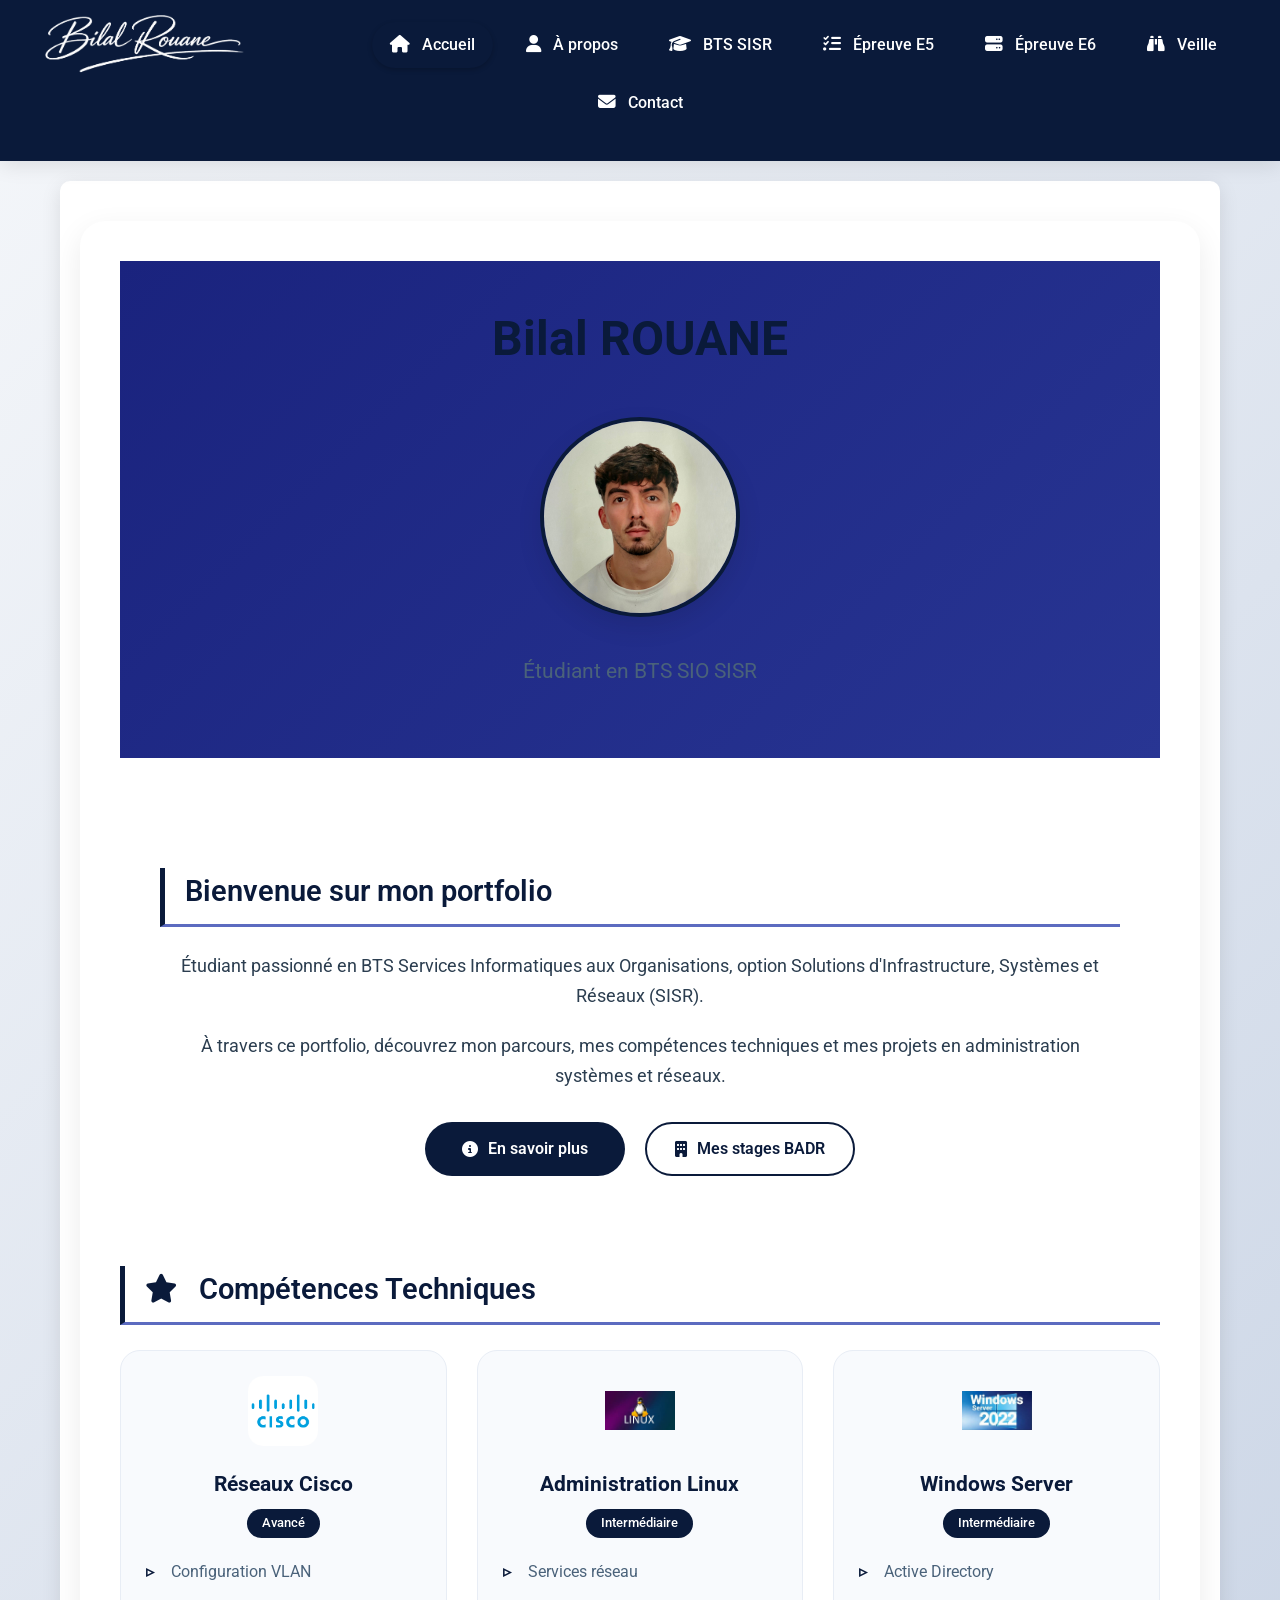
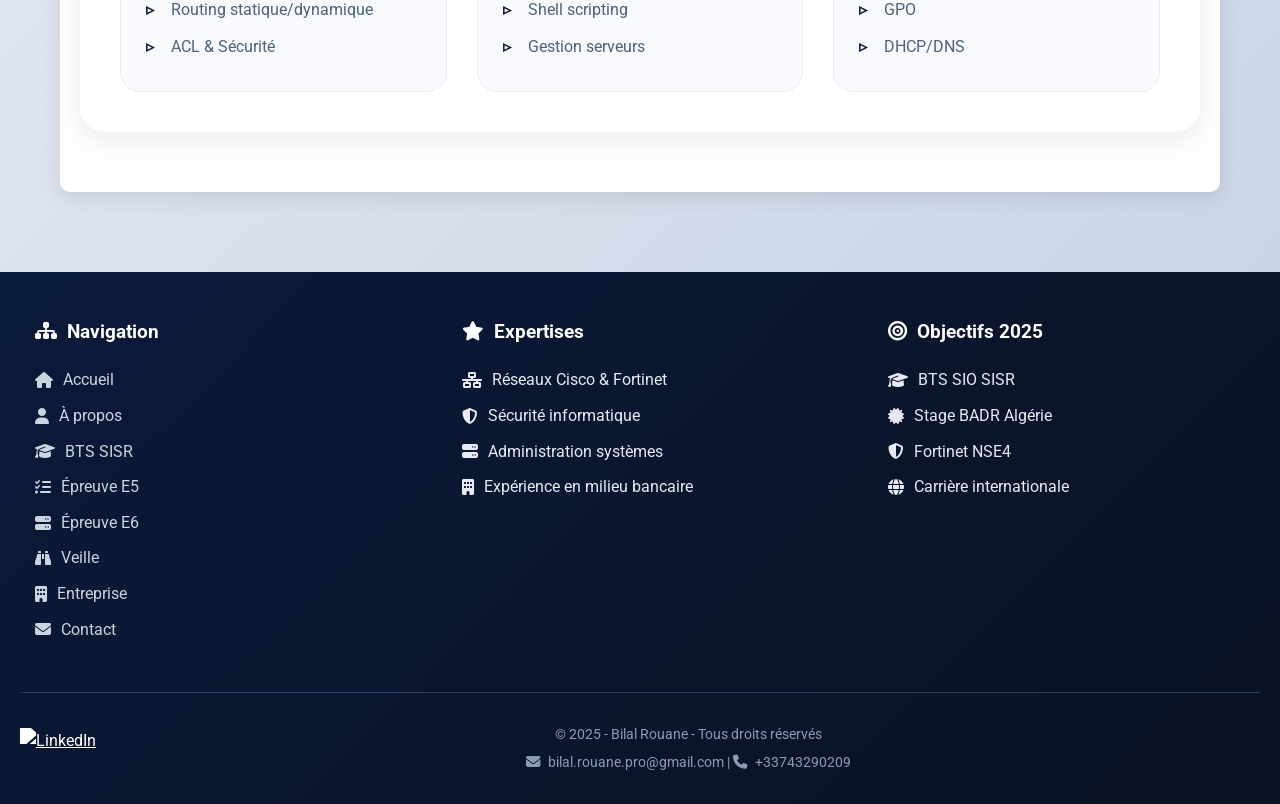
==== commit 3d4353ad: "Update index.html Signed-off-by: ROUANE Bilal <bilalrouane458@gmail.com>" ====
--- a/index.html
+++ b/index.html
@@ -17,6 +17,366 @@
     
     <!-- Font Awesome pour icônes -->
     <link rel="stylesheet" href="https://cdnjs.cloudflare.com/ajax/libs/font-awesome/6.4.0/css/all.min.css">
+    
+    <style>
+        /* ===== STYLES GÉNÉRAUX ===== */
+        * {
+            margin: 0;
+            padding: 0;
+            box-sizing: border-box;
+        }
+
+        body {
+            font-family: 'Roboto', sans-serif;
+            background-color: #f0f2f8;
+            color: #1a2a3a;
+            line-height: 1.5;
+        }
+
+        .fond {
+            background: linear-gradient(135deg, #f0f2f8 0%, #e8ecf5 100%);
+            min-height: 100vh;
+        }
+
+        .contenu {
+            max-width: 1400px;
+            margin: 0 auto;
+            padding: 20px;
+        }
+
+        /* ===== HEADER & NAVIGATION ===== */
+        header {
+            background: linear-gradient(135deg, #0a1a3a 0%, #0a1a3a 100%);
+            box-shadow: 0 4px 20px rgba(0,0,0,0.1);
+            position: sticky;
+            top: 0;
+            z-index: 100;
+        }
+
+        .menu {
+            display: flex;
+            justify-content: center;
+            align-items: center;
+            list-style: none;
+            padding: 15px 20px;
+            max-width: 1400px;
+            margin: 0 auto;
+            flex-wrap: wrap;
+            gap: 5px;
+        }
+
+        .menu li {
+            margin: 0 5px;
+        }
+
+        .menu li a {
+            color: #ffffff;
+            text-decoration: none;
+            padding: 10px 18px;
+            border-radius: 30px;
+            font-weight: 500;
+            transition: all 0.3s ease;
+            display: inline-block;
+        }
+
+        .menu li a:hover {
+            background-color: rgba(255,255,255,0.2);
+            transform: translateY(-2px);
+        }
+
+        .nav-link.active {
+            background: #0a1a3a;
+            color: white;
+            border-radius: 30px;
+        }
+
+        .logo img {
+            height: 45px;
+            vertical-align: middle;
+        }
+
+        /* ===== SECTION ACCUEIL ===== */
+        #accueil {
+            background: white;
+            border-radius: 25px;
+            padding: 40px;
+            margin-bottom: 40px;
+            box-shadow: 0 10px 30px rgba(0,0,0,0.08);
+        }
+
+        .titre_presentation {
+            text-align: center;
+            margin-bottom: 40px;
+        }
+
+        #nom {
+            font-size: 3rem;
+            color: #0a1a3a;
+            margin-bottom: 20px;
+            font-weight: 700;
+        }
+
+        .photo-container {
+            margin: 20px auto;
+            width: 200px;
+            height: 200px;
+            border-radius: 50%;
+            overflow: hidden;
+            border: 4px solid #0a1a3a;
+            box-shadow: 0 10px 25px rgba(0,0,0,0.1);
+        }
+
+        #photo-pro {
+            width: 100%;
+            height: 100%;
+            object-fit: cover;
+        }
+
+        .sous-titre {
+            font-size: 1.3rem;
+            color: #4a627a;
+            margin-top: 10px;
+        }
+
+        .presentation {
+            text-align: center;
+            margin-bottom: 50px;
+        }
+
+        .section_titres {
+            font-size: 1.8rem;
+            color: #0a1a3a;
+            border-left: 5px solid #0a1a3a;
+            padding-left: 20px;
+            margin-bottom: 25px;
+            font-weight: 600;
+        }
+
+        .section_titres i {
+            color: #0a1a3a;
+            margin-right: 12px;
+        }
+
+        .description {
+            font-size: 1.1rem;
+            line-height: 1.7;
+            color: #2c3e50;
+            margin-bottom: 20px;
+        }
+
+        .boutons-navigation {
+            display: flex;
+            gap: 20px;
+            justify-content: center;
+            margin-top: 30px;
+            flex-wrap: wrap;
+        }
+
+        .btn-nav {
+            display: inline-flex;
+            align-items: center;
+            gap: 10px;
+            padding: 12px 28px;
+            border-radius: 40px;
+            text-decoration: none;
+            font-weight: 600;
+            transition: all 0.3s ease;
+        }
+
+        .btn-nav-primary {
+            background: #0a1a3a;
+            color: white;
+        }
+
+        .btn-nav-primary:hover {
+            background: #1e3a5f;
+            transform: translateY(-2px);
+        }
+
+        .btn-nav-secondary {
+            background: transparent;
+            color: #0a1a3a;
+            border: 2px solid #0a1a3a;
+        }
+
+        .btn-nav-secondary:hover {
+            background: #0a1a3a;
+            color: white;
+            transform: translateY(-2px);
+        }
+
+        /* ===== COMPÉTENCES ===== */
+        #competences_accueil {
+            margin-top: 40px;
+        }
+
+        .grid-competences {
+            display: grid;
+            grid-template-columns: repeat(auto-fit, minmax(280px, 1fr));
+            gap: 30px;
+            margin-top: 20px;
+        }
+
+        .carte-competence {
+            background: #f8fafd;
+            border-radius: 20px;
+            padding: 25px;
+            text-align: center;
+            transition: all 0.3s ease;
+            border: 1px solid #e8edf5;
+        }
+
+        .carte-competence:hover {
+            transform: translateY(-5px);
+            box-shadow: 0 10px 25px rgba(0,0,0,0.1);
+            border-color: #0a1a3a;
+        }
+
+        .logo-competence {
+            width: 70px;
+            height: 70px;
+            object-fit: contain;
+            margin-bottom: 15px;
+            border-radius: 15px;
+        }
+
+        .nom-competence {
+            font-size: 1.3rem;
+            color: #0a1a3a;
+            margin-bottom: 8px;
+        }
+
+        .niveau-competence {
+            display: inline-block;
+            background: #0a1a3a;
+            color: white;
+            padding: 4px 15px;
+            border-radius: 20px;
+            font-size: 0.8rem;
+            margin-bottom: 15px;
+        }
+
+        .details-competence {
+            list-style: none;
+            padding: 0;
+            text-align: left;
+        }
+
+        .details-competence li {
+            padding: 6px 0;
+            padding-left: 25px;
+            position: relative;
+            color: #4a627a;
+        }
+
+        .details-competence li::before {
+            content: "▹";
+            position: absolute;
+            left: 0;
+            color: #0a1a3a;
+            font-weight: bold;
+        }
+
+        /* ===== FOOTER ===== */
+        footer {
+            background: linear-gradient(135deg, #0a1a3a, #0a1222);
+            color: #e0e7ff;
+            margin-top: 60px;
+            padding: 45px 20px 25px;
+        }
+
+        .footer-contenu {
+            max-width: 1400px;
+            margin: 0 auto;
+            display: grid;
+            grid-template-columns: repeat(auto-fit, minmax(250px, 1fr));
+            gap: 40px;
+            margin-bottom: 40px;
+        }
+
+        .footer-titre {
+            color: white;
+            margin-bottom: 20px;
+            font-size: 1.2rem;
+        }
+
+        .footer-menu, .footer-competences, .footer-certifications {
+            list-style: none;
+        }
+
+        .footer-menu li, .footer-competences li, .footer-certifications li {
+            margin-bottom: 10px;
+        }
+
+        .footer-menu a {
+            color: #cbd5e0;
+            text-decoration: none;
+            transition: color 0.3s;
+        }
+
+        .footer-menu a:hover {
+            color: white;
+        }
+
+        .footer-bas {
+            text-align: center;
+            padding-top: 25px;
+            border-top: 1px solid #2d3a5e;
+            max-width: 1400px;
+            margin: 0 auto;
+        }
+
+        .reseaux-footer {
+            margin-bottom: 15px;
+        }
+
+        .reseaux-footer a img {
+            filter: brightness(0) invert(1);
+            transition: transform 0.3s;
+        }
+
+        .reseaux-footer a:hover img {
+            transform: scale(1.1);
+        }
+
+        .copyright p {
+            color: #8a9bb5;
+            margin: 5px 0;
+        }
+
+        /* ===== RESPONSIVE ===== */
+        @media (max-width: 768px) {
+            #nom {
+                font-size: 2rem;
+            }
+            .section_titres {
+                font-size: 1.4rem;
+            }
+            .grid-competences {
+                grid-template-columns: 1fr;
+            }
+            .menu {
+                flex-direction: column;
+                gap: 8px;
+            }
+            .menu li a {
+                display: block;
+                width: 100%;
+                text-align: center;
+            }
+            #accueil {
+                padding: 20px;
+            }
+            .boutons-navigation {
+                flex-direction: column;
+                align-items: center;
+            }
+            .btn-nav {
+                width: 100%;
+                justify-content: center;
+            }
+        }
+    </style>
 </head>
 <body class="fond">
 
@@ -57,7 +417,6 @@
                         <i class="fas fa-binoculars"></i> Veille
                     </a>
                 </li>
-                
                 <li>
                     <a href="contact.html" class="nav-link">
                         <i class="fas fa-envelope"></i> Contact
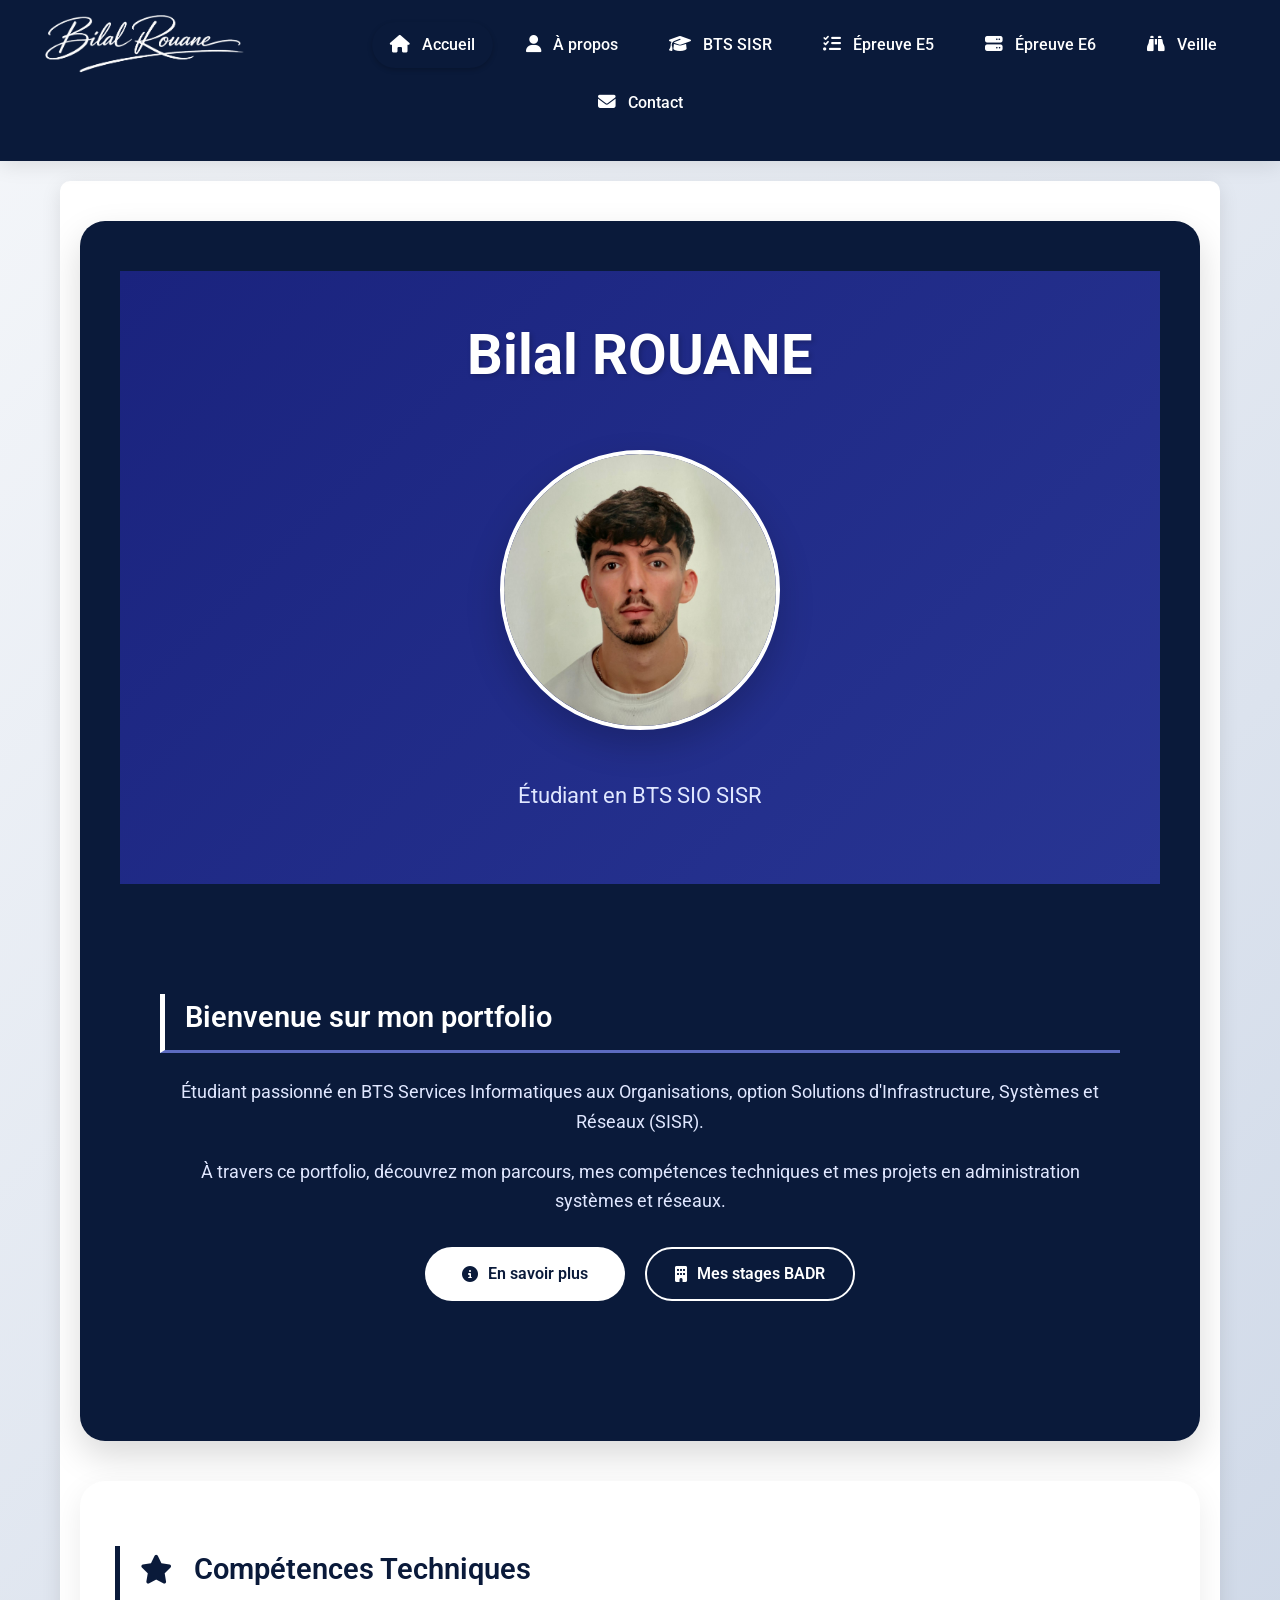
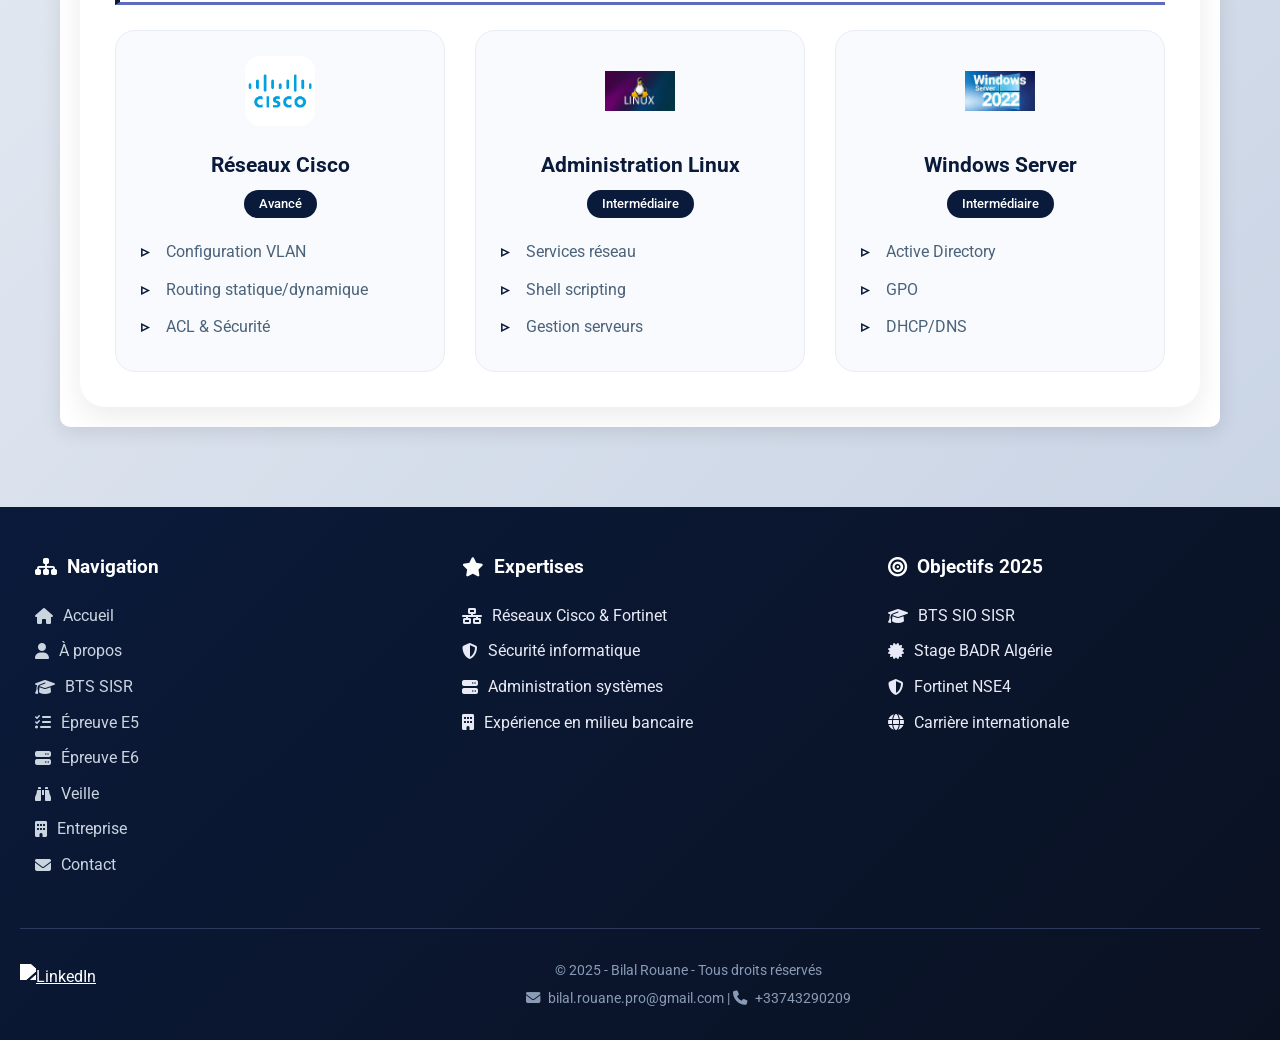
==== commit d3322715: "Update index.html Signed-off-by: ROUANE Bilal <bilalrouane458@gmail.com>" ====
--- a/index.html
+++ b/index.html
@@ -44,7 +44,7 @@
             padding: 20px;
         }
 
-        /* ===== HEADER & NAVIGATION ===== */
+        /* ===== HEADER & NAVIGATION - BLEU FONCÉ ===== */
         header {
             background: linear-gradient(135deg, #0a1a3a 0%, #0a1a3a 100%);
             box-shadow: 0 4px 20px rgba(0,0,0,0.1);
@@ -95,13 +95,13 @@
             vertical-align: middle;
         }
 
-        /* ===== SECTION ACCUEIL ===== */
+        /* ===== SECTION ACCUEIL AVEC BANNIÈRE BLEU FONCÉ ===== */
         #accueil {
-            background: white;
+            background: #0a1a3a;
             border-radius: 25px;
-            padding: 40px;
+            padding: 50px 40px;
             margin-bottom: 40px;
-            box-shadow: 0 10px 30px rgba(0,0,0,0.08);
+            box-shadow: 0 15px 35px rgba(0,0,0,0.15);
         }
 
         .titre_presentation {
@@ -110,20 +110,22 @@
         }
 
         #nom {
-            font-size: 3rem;
-            color: #0a1a3a;
-            margin-bottom: 20px;
+            font-size: 3.5rem;
+            color: white;
+            margin-bottom: 25px;
             font-weight: 700;
-        }
-
+            text-shadow: 2px 2px 5px rgba(0,0,0,0.2);
+        }
+
+        /* PHOTO AGRANDIE */
         .photo-container {
-            margin: 20px auto;
-            width: 200px;
-            height: 200px;
+            margin: 25px auto;
+            width: 280px;
+            height: 280px;
             border-radius: 50%;
             overflow: hidden;
-            border: 4px solid #0a1a3a;
-            box-shadow: 0 10px 25px rgba(0,0,0,0.1);
+            border: 4px solid white;
+            box-shadow: 0 15px 35px rgba(0,0,0,0.2);
         }
 
         #photo-pro {
@@ -133,9 +135,9 @@
         }
 
         .sous-titre {
-            font-size: 1.3rem;
-            color: #4a627a;
-            margin-top: 10px;
+            font-size: 1.4rem;
+            color: #e0e7ff;
+            margin-top: 15px;
         }
 
         .presentation {
@@ -145,22 +147,22 @@
 
         .section_titres {
             font-size: 1.8rem;
-            color: #0a1a3a;
-            border-left: 5px solid #0a1a3a;
+            color: white;
+            border-left: 5px solid white;
             padding-left: 20px;
             margin-bottom: 25px;
             font-weight: 600;
         }
 
         .section_titres i {
-            color: #0a1a3a;
+            color: white;
             margin-right: 12px;
         }
 
         .description {
             font-size: 1.1rem;
             line-height: 1.7;
-            color: #2c3e50;
+            color: #e0e7ff;
             margin-bottom: 20px;
         }
 
@@ -184,30 +186,43 @@
         }
 
         .btn-nav-primary {
-            background: #0a1a3a;
-            color: white;
+            background: white;
+            color: #0a1a3a;
         }
 
         .btn-nav-primary:hover {
-            background: #1e3a5f;
+            background: #e0e7ff;
             transform: translateY(-2px);
         }
 
         .btn-nav-secondary {
             background: transparent;
+            color: white;
+            border: 2px solid white;
+        }
+
+        .btn-nav-secondary:hover {
+            background: white;
             color: #0a1a3a;
-            border: 2px solid #0a1a3a;
-        }
-
-        .btn-nav-secondary:hover {
-            background: #0a1a3a;
-            color: white;
             transform: translateY(-2px);
         }
 
         /* ===== COMPÉTENCES ===== */
         #competences_accueil {
             margin-top: 40px;
+            background: white;
+            border-radius: 25px;
+            padding: 35px;
+            box-shadow: 0 10px 30px rgba(0,0,0,0.08);
+        }
+
+        #competences_accueil .section_titres {
+            color: #0a1a3a;
+            border-left: 5px solid #0a1a3a;
+        }
+
+        #competences_accueil .section_titres i {
+            color: #0a1a3a;
         }
 
         .grid-competences {
@@ -365,7 +380,11 @@
                 text-align: center;
             }
             #accueil {
-                padding: 20px;
+                padding: 30px 20px;
+            }
+            .photo-container {
+                width: 200px;
+                height: 200px;
             }
             .boutons-navigation {
                 flex-direction: column;
@@ -374,6 +393,9 @@
             .btn-nav {
                 width: 100%;
                 justify-content: center;
+            }
+            #competences_accueil {
+                padding: 20px;
             }
         }
     </style>
@@ -432,7 +454,7 @@
         <div class="contenu">
             <span id="saut_menu"></span>
  
-            <!-- Section Accueil -->
+            <!-- Section Accueil - BANNIÈRE BLEU FONCÉ AVEC PHOTO AGRANDIE -->
             <section id="accueil" aria-labelledby="titre-accueil">
                 <div class="titre_presentation">
                     <h1 id="nom">Bilal ROUANE</h1>
@@ -461,51 +483,51 @@
                         </div>
                     </div>
                 </div>
-
-                <!-- Compétences principales -->
-                <section id="competences_accueil" aria-labelledby="titre-competences-accueil">
-                    <h2 id="titre-competences-accueil" class="section_titres">
-                        <i class="fas fa-star"></i> Compétences Techniques
-                    </h2>
+            </section>
+
+            <!-- Compétences principales (fond blanc) -->
+            <section id="competences_accueil" aria-labelledby="titre-competences-accueil">
+                <h2 id="titre-competences-accueil" class="section_titres">
+                    <i class="fas fa-star"></i> Compétences Techniques
+                </h2>
+                
+                <div class="grid-competences">
+                    <div class="carte-competence">
+                        <img class="logo-competence" src="Images/cisco logo.png" 
+                             alt="Logo Cisco" width="60" height="60">
+                        <h3 class="nom-competence">Réseaux Cisco</h3>
+                        <p class="niveau-competence">Avancé</p>
+                        <ul class="details-competence">
+                            <li>Configuration VLAN</li>
+                            <li>Routing statique/dynamique</li>
+                            <li>ACL & Sécurité</li>
+                        </ul>
+                    </div>
                     
-                    <div class="grid-competences">
-                        <div class="carte-competence">
-                            <img class="logo-competence" src="Images/cisco logo.png" 
-                                 alt="Logo Cisco" width="60" height="60">
-                            <h3 class="nom-competence">Réseaux Cisco</h3>
-                            <p class="niveau-competence">Avancé</p>
-                            <ul class="details-competence">
-                                <li>Configuration VLAN</li>
-                                <li>Routing statique/dynamique</li>
-                                <li>ACL & Sécurité</li>
-                            </ul>
-                        </div>
-                        
-                        <div class="carte-competence">
-                            <img class="logo-competence" src="Images/logo linux.jpg" 
-                                 alt="Logo Linux" width="60" height="60">
-                            <h3 class="nom-competence">Administration Linux</h3>
-                            <p class="niveau-competence">Intermédiaire</p>
-                            <ul class="details-competence">
-                                <li>Services réseau</li>
-                                <li>Shell scripting</li>
-                                <li>Gestion serveurs</li>
-                            </ul>
-                        </div>
-                        
-                        <div class="carte-competence">
-                            <img class="logo-competence" src="Images/logo Windows Server 2022.jpg" 
-                                 alt="Logo Windows Server" width="60" height="60">
-                            <h3 class="nom-competence">Windows Server</h3>
-                            <p class="niveau-competence">Intermédiaire</p>
-                            <ul class="details-competence">
-                                <li>Active Directory</li>
-                                <li>GPO</li>
-                                <li>DHCP/DNS</li>
-                            </ul>
-                        </div>
+                    <div class="carte-competence">
+                        <img class="logo-competence" src="Images/logo linux.jpg" 
+                             alt="Logo Linux" width="60" height="60">
+                        <h3 class="nom-competence">Administration Linux</h3>
+                        <p class="niveau-competence">Intermédiaire</p>
+                        <ul class="details-competence">
+                            <li>Services réseau</li>
+                            <li>Shell scripting</li>
+                            <li>Gestion serveurs</li>
+                        </ul>
                     </div>
-                </section>
+                    
+                    <div class="carte-competence">
+                        <img class="logo-competence" src="Images/logo Windows Server 2022.jpg" 
+                             alt="Logo Windows Server" width="60" height="60">
+                        <h3 class="nom-competence">Windows Server</h3>
+                        <p class="niveau-competence">Intermédiaire</p>
+                        <ul class="details-competence">
+                            <li>Active Directory</li>
+                            <li>GPO</li>
+                            <li>DHCP/DNS</li>
+                        </ul>
+                    </div>
+                </div>
             </section>
         </div>
     </main>
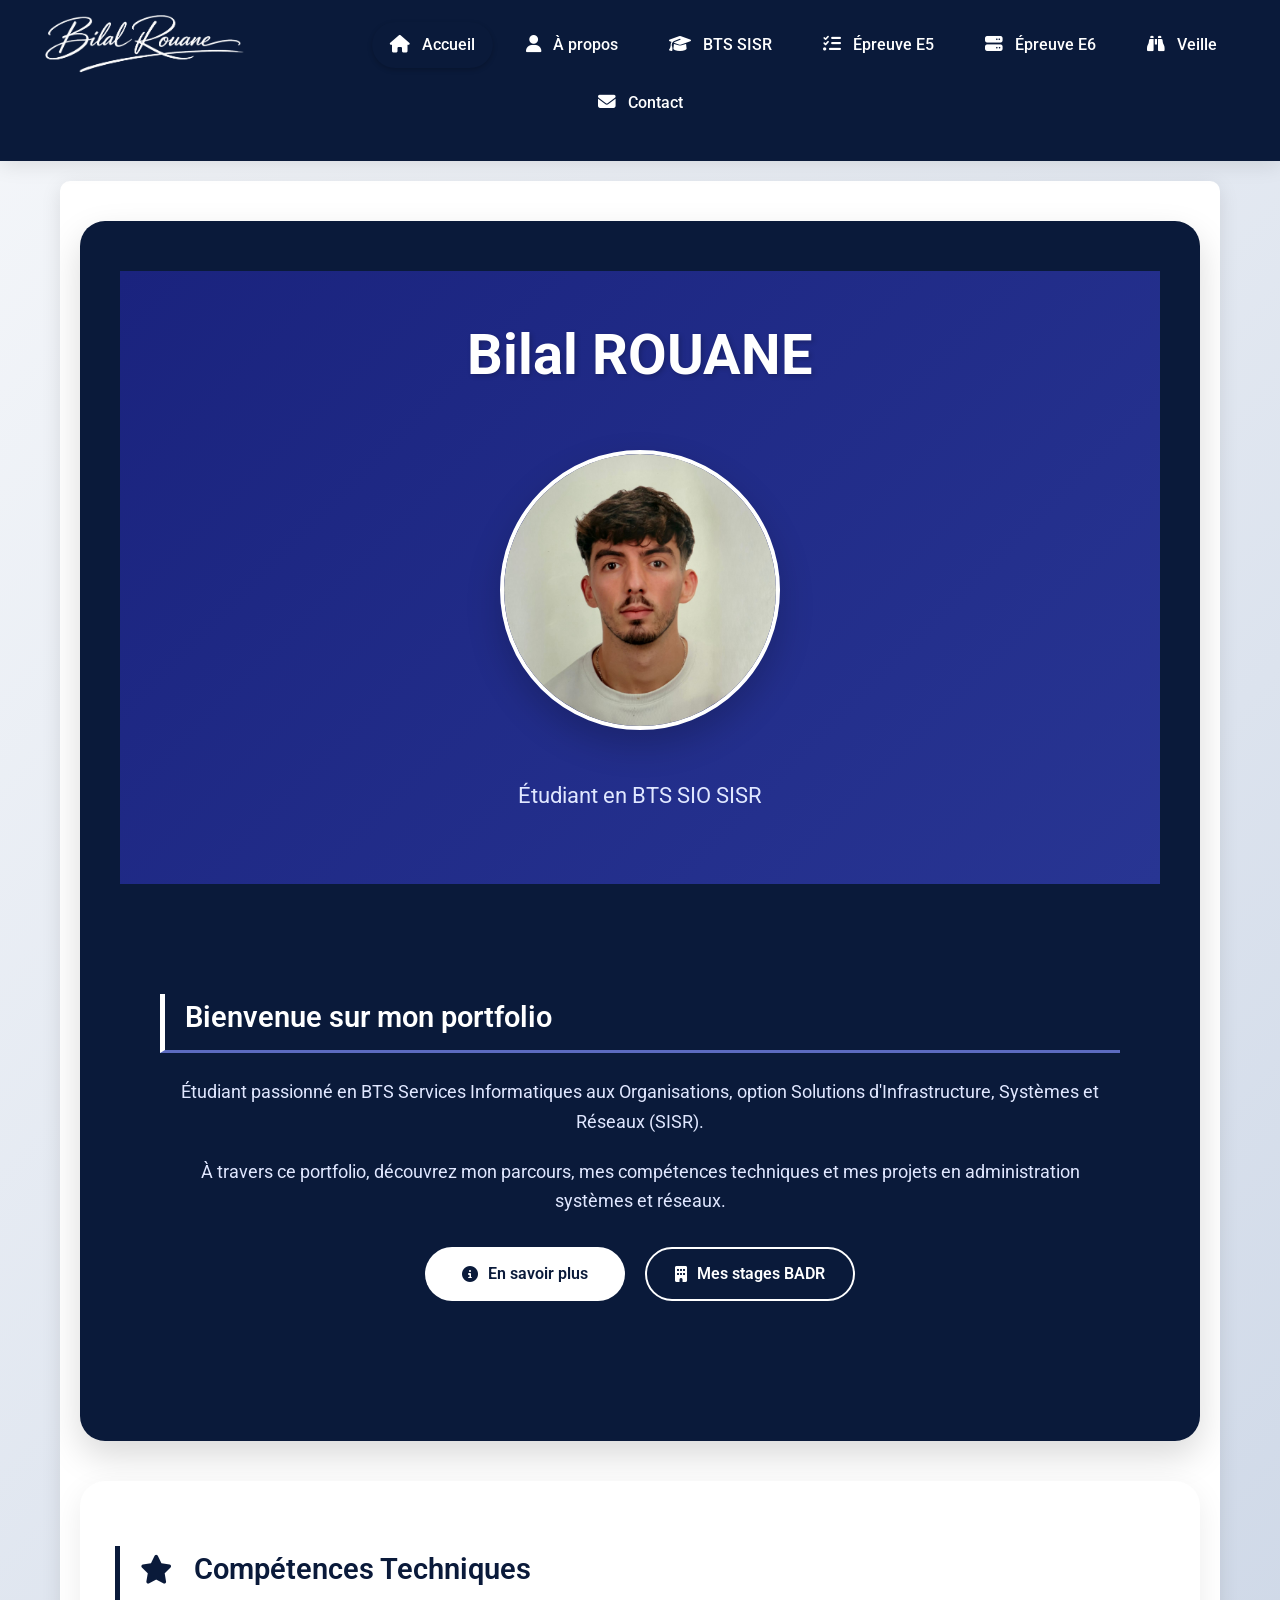
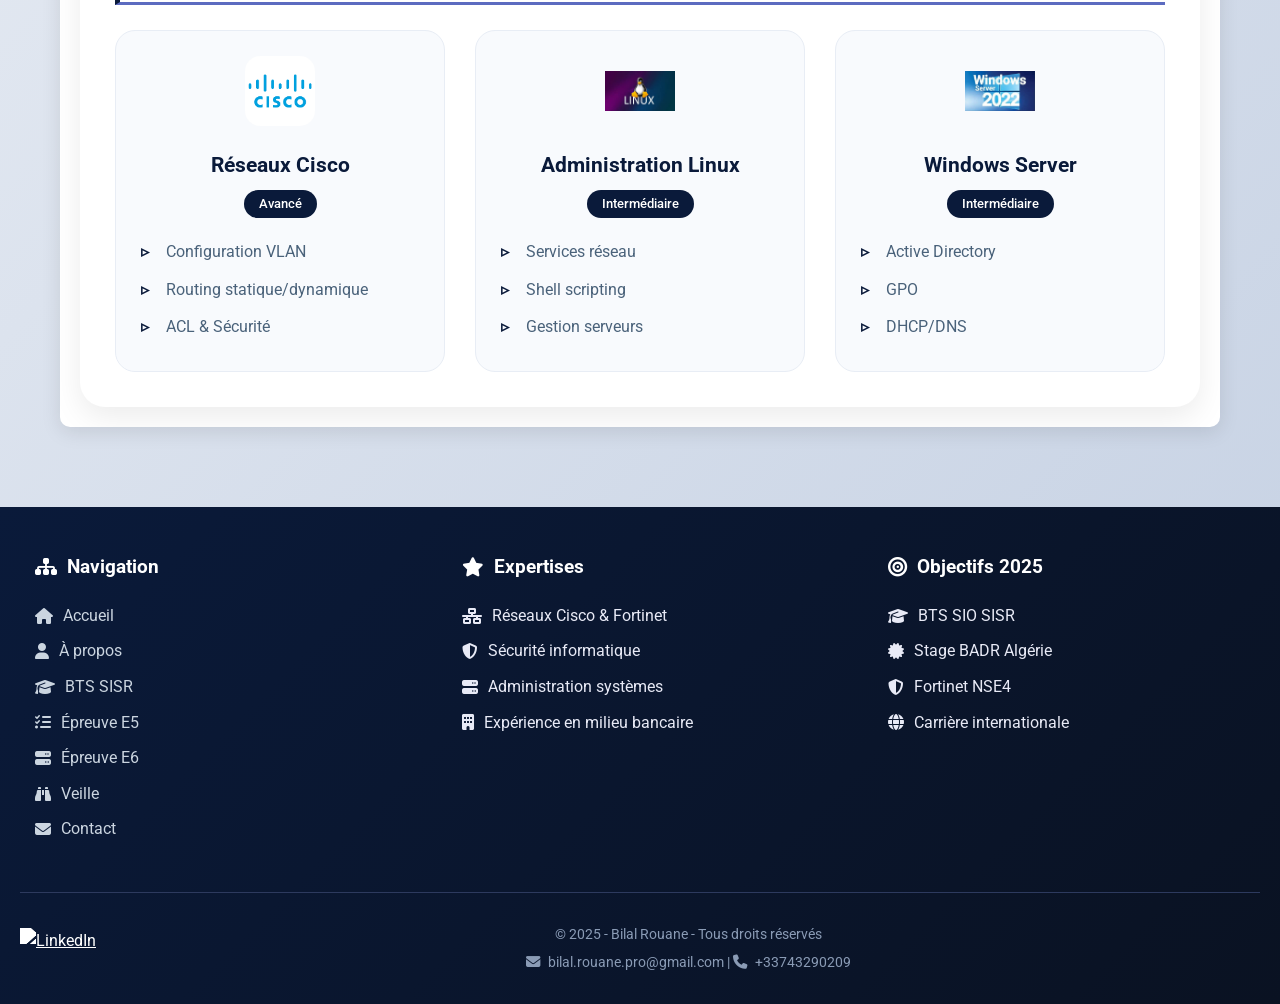
==== commit 22b9cdb6: "Update index.html Signed-off-by: ROUANE Bilal <bilalrouane458@gmail.com>" ====
--- a/index.html
+++ b/index.html
@@ -544,7 +544,6 @@
                     <li><a href="e5.html"><i class="fas fa-tasks"></i> Épreuve E5</a></li>
                     <li><a href="e6.html"><i class="fas fa-server"></i> Épreuve E6</a></li>
                     <li><a href="veille.html"><i class="fas fa-binoculars"></i> Veille</a></li>
-                    <li><a href="entreprise.html"><i class="fas fa-building"></i> Entreprise</a></li>
                     <li><a href="contact.html"><i class="fas fa-envelope"></i> Contact</a></li>
                 </ul>
             </div>
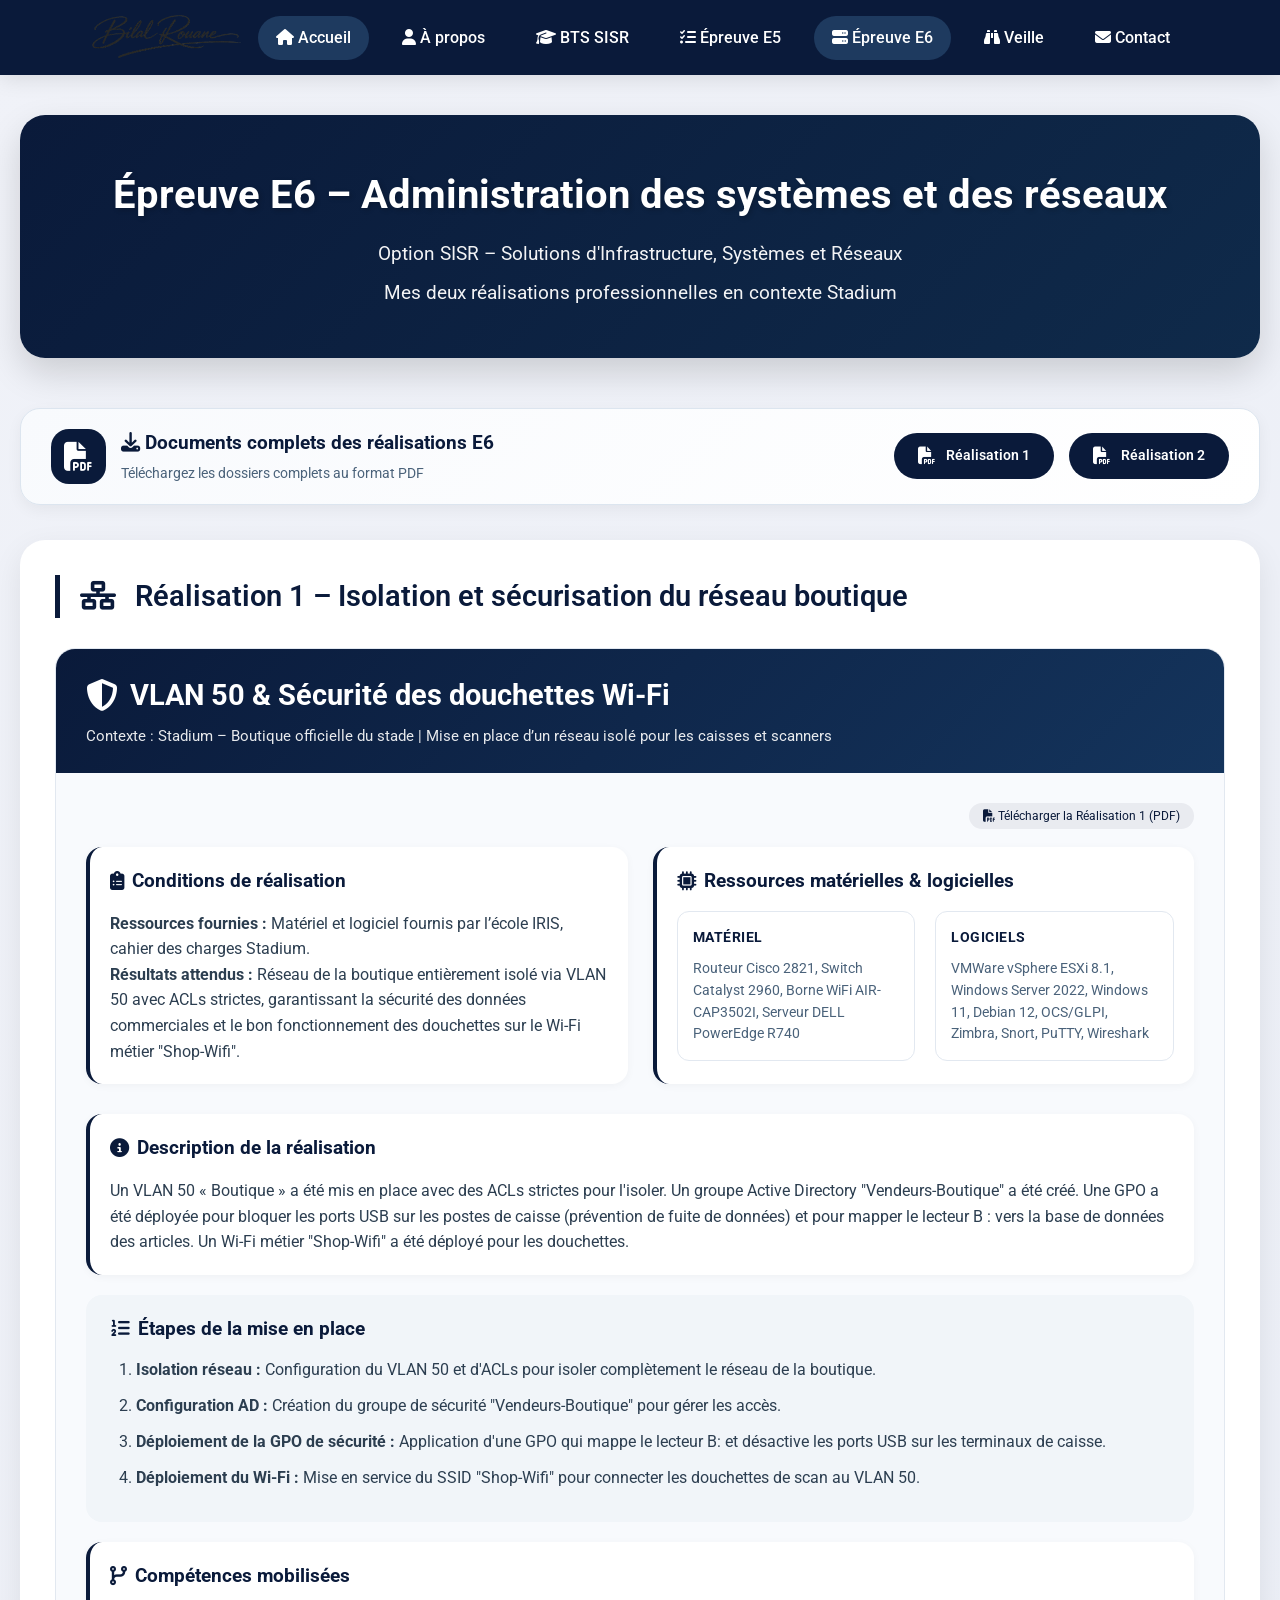
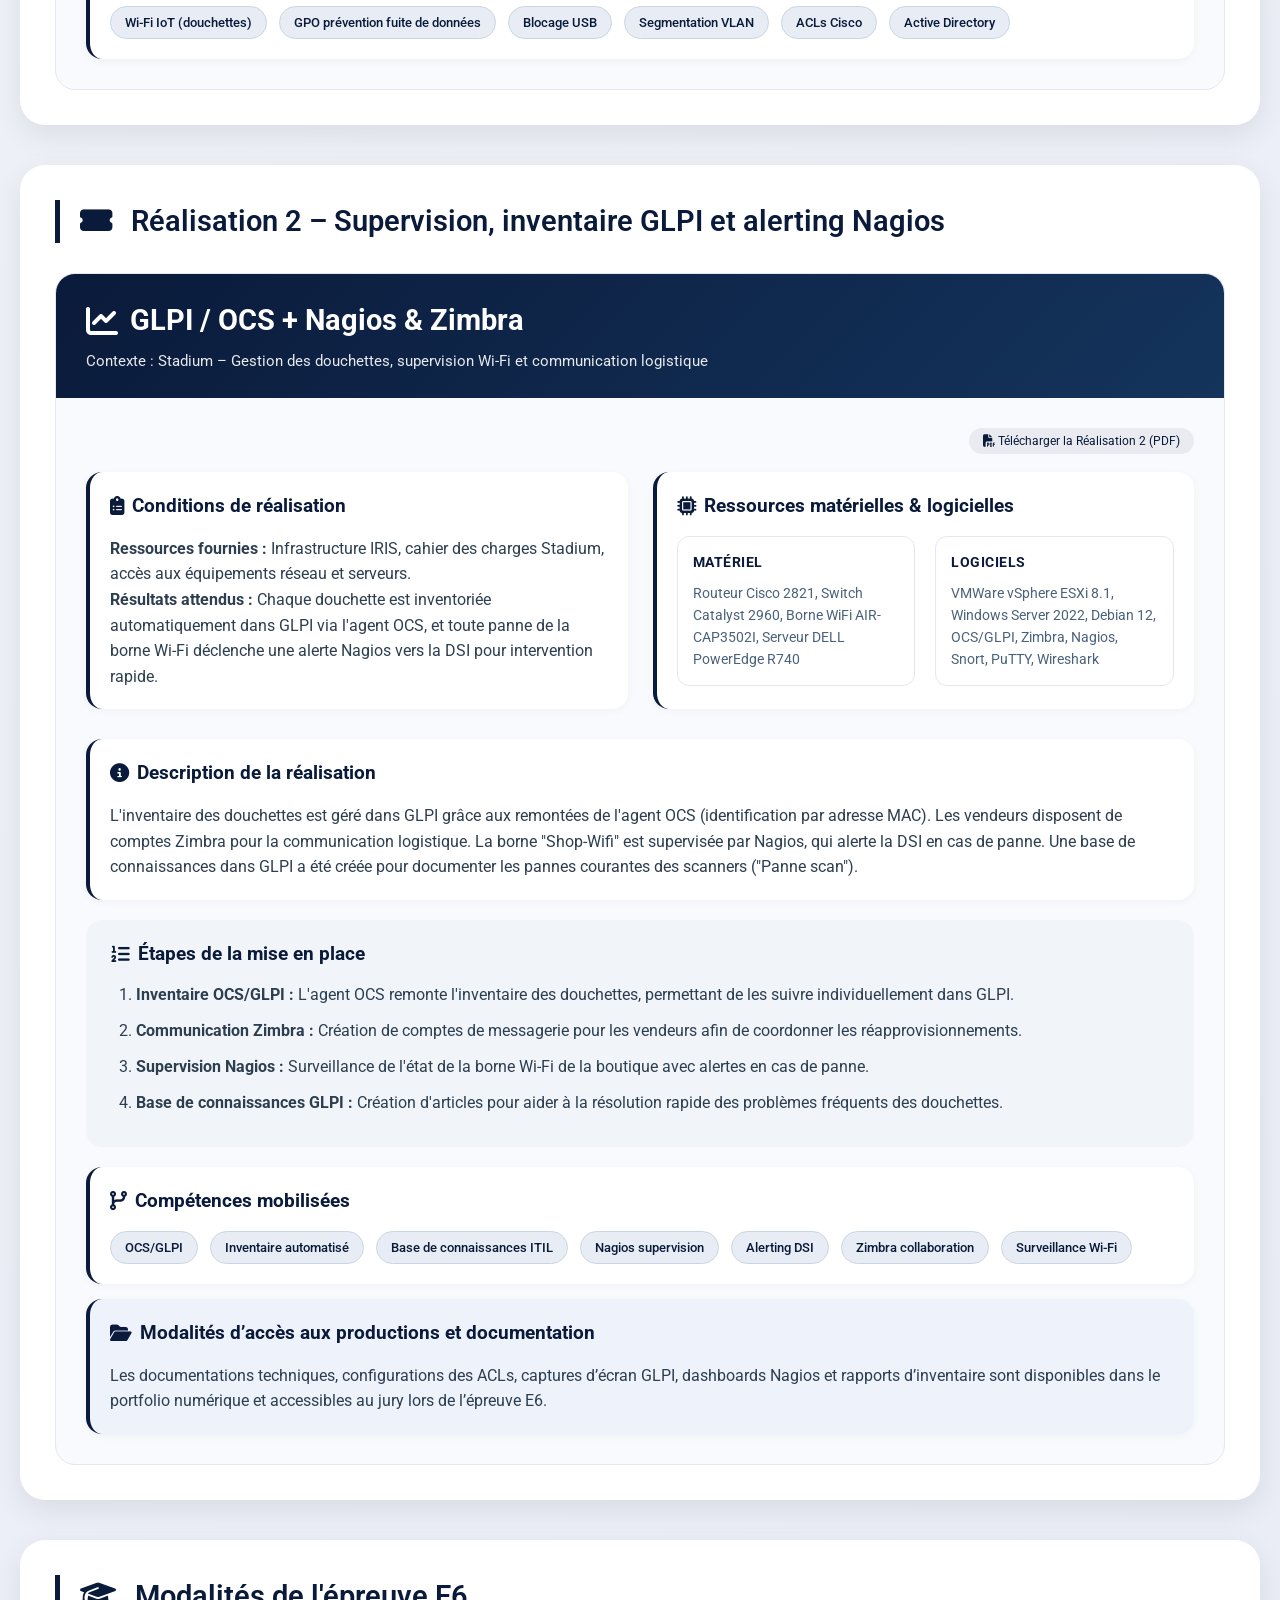
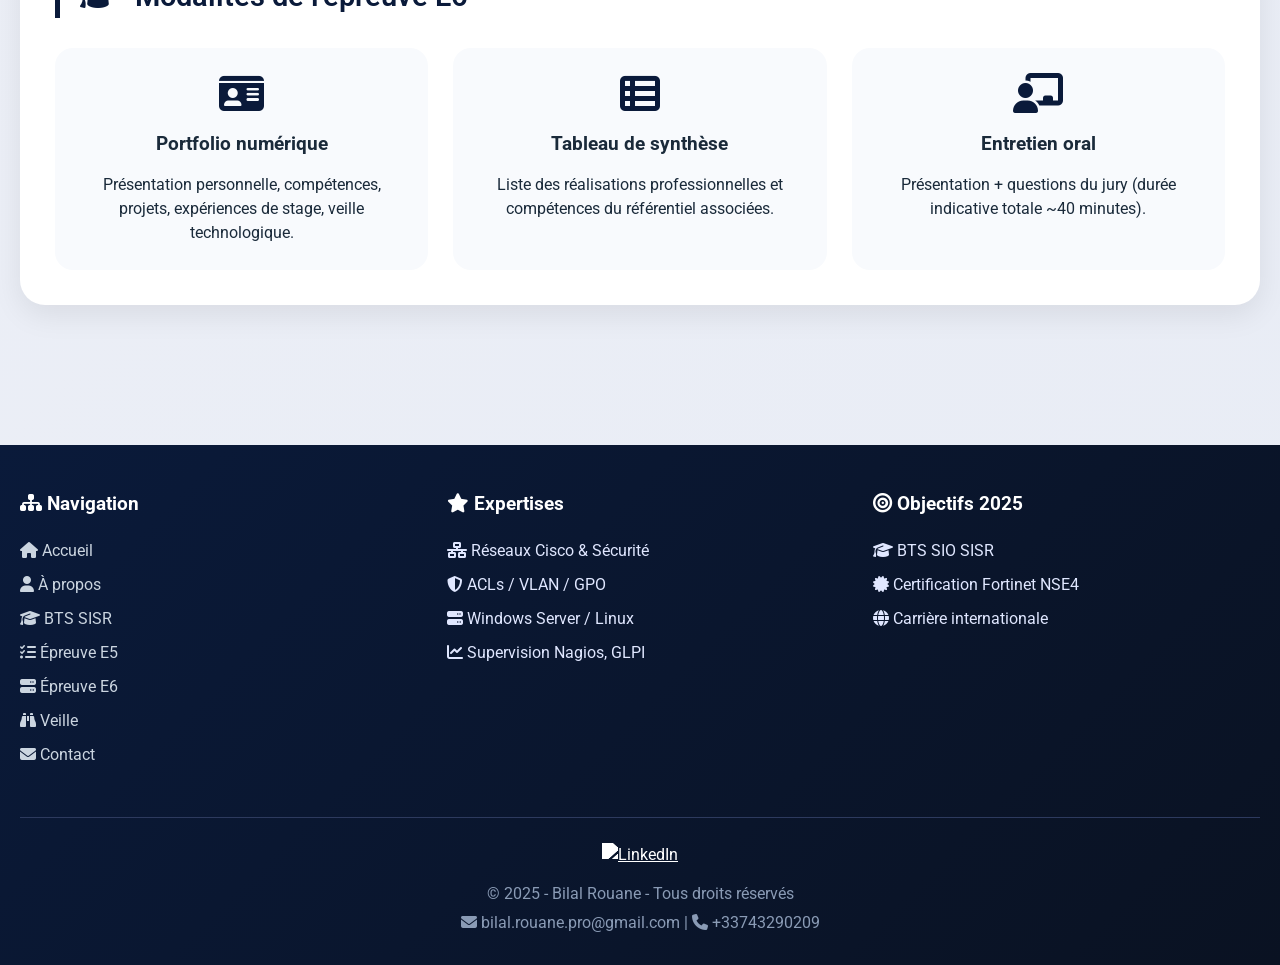
==== commit 09b8b2d3: "Update index.html Signed-off-by: ROUANE Bilal <bilalrouane458@gmail.com>" ====
--- a/index.html
+++ b/index.html
@@ -1,25 +1,19 @@
 <!DOCTYPE html>
 <html lang="fr">
 <head>
-    <title>Bilal ROUANE | Portfolio BTS SIO</title>
-    <link rel="stylesheet" href="CSS/index.css">
-    <meta charset="utf-8">
+    <meta charset="UTF-8">
     <meta name="viewport" content="width=device-width, initial-scale=1.0">
-    <meta name="description" content="Portfolio de Bilal Rouane, étudiant en BTS SIO SISR">
+    <title>Épreuve E6 - Réalisations | Bilal Rouane</title>
     
-    <!-- Import de la police ROBOTO -->
+    <!-- Police Roboto -->
     <link rel="preconnect" href="https://fonts.googleapis.com">
     <link rel="preconnect" href="https://fonts.gstatic.com" crossorigin>
-    <link href="https://fonts.googleapis.com/css2?family=Roboto:ital,wght@0,100..900;1,100..900&display=swap" rel="stylesheet">
+    <link href="https://fonts.googleapis.com/css2?family=Roboto:ital,wght@0,100;0,300;0,400;0,500;0,700;0,900;1,100;1,300;1,400;1,500;1,700;1,900&display=swap" rel="stylesheet">
     
-    <!-- Favicon -->
-    <link rel="icon" type="image/x-icon" href="Images/Photo pro.jpeg">
-    
-    <!-- Font Awesome pour icônes -->
+    <!-- Font Awesome -->
     <link rel="stylesheet" href="https://cdnjs.cloudflare.com/ajax/libs/font-awesome/6.4.0/css/all.min.css">
     
     <style>
-        /* ===== STYLES GÉNÉRAUX ===== */
         * {
             margin: 0;
             padding: 0;
@@ -28,23 +22,13 @@
 
         body {
             font-family: 'Roboto', sans-serif;
-            background-color: #f0f2f8;
+            background: linear-gradient(135deg, #f0f2f8 0%, #e8ecf5 100%);
             color: #1a2a3a;
             line-height: 1.5;
-        }
-
-        .fond {
-            background: linear-gradient(135deg, #f0f2f8 0%, #e8ecf5 100%);
             min-height: 100vh;
         }
 
-        .contenu {
-            max-width: 1400px;
-            margin: 0 auto;
-            padding: 20px;
-        }
-
-        /* ===== HEADER & NAVIGATION - BLEU FONCÉ ===== */
+        /* ===== HEADER & NAVIGATION (identique à l'accueil) ===== */
         header {
             background: linear-gradient(135deg, #0a1a3a 0%, #0a1a3a 100%);
             box-shadow: 0 4px 20px rgba(0,0,0,0.1);
@@ -85,7 +69,7 @@
         }
 
         .nav-link.active {
-            background: #0a1a3a;
+            background: #1e3a5f;
             color: white;
             border-radius: 30px;
         }
@@ -95,196 +79,232 @@
             vertical-align: middle;
         }
 
-        /* ===== SECTION ACCUEIL AVEC BANNIÈRE BLEU FONCÉ ===== */
-        #accueil {
-            background: #0a1a3a;
-            border-radius: 25px;
-            padding: 50px 40px;
-            margin-bottom: 40px;
-            box-shadow: 0 15px 35px rgba(0,0,0,0.15);
-        }
-
-        .titre_presentation {
-            text-align: center;
-            margin-bottom: 40px;
-        }
-
-        #nom {
-            font-size: 3.5rem;
-            color: white;
-            margin-bottom: 25px;
-            font-weight: 700;
-            text-shadow: 2px 2px 5px rgba(0,0,0,0.2);
-        }
-
-        /* PHOTO AGRANDIE */
-        .photo-container {
-            margin: 25px auto;
-            width: 280px;
-            height: 280px;
-            border-radius: 50%;
-            overflow: hidden;
-            border: 4px solid white;
-            box-shadow: 0 15px 35px rgba(0,0,0,0.2);
-        }
-
-        #photo-pro {
-            width: 100%;
-            height: 100%;
-            object-fit: cover;
-        }
-
-        .sous-titre {
-            font-size: 1.4rem;
-            color: #e0e7ff;
-            margin-top: 15px;
-        }
-
-        .presentation {
+        /* ===== CONTENU PRINCIPAL ===== */
+        .contenu {
+            max-width: 1400px;
+            margin: 0 auto;
+            padding: 40px 20px;
+        }
+
+        /* Bannière Épreuve E6 */
+        #titre-e6 {
             text-align: center;
             margin-bottom: 50px;
+            padding: 50px 30px;
+            background: #0a1a3a;
+            background: linear-gradient(135deg, #0a1a3a 0%, #0f2a4a 100%);
+            border-radius: 25px;
+            color: white;
+            box-shadow: 0 15px 35px rgba(0,0,0,0.15);
+        }
+
+        .page-titre {
+            font-size: 2.5rem;
+            margin-bottom: 15px;
+            font-weight: 700;
+            color: white;
+            text-shadow: 2px 2px 5px rgba(0,0,0,0.2);
+        }
+
+        .page-sous-titre {
+            font-size: 1.2rem;
+            opacity: 0.95;
+            color: white;
+        }
+
+        /* Sections générales */
+        .section-e6 {
+            background: white;
+            border-radius: 25px;
+            padding: 35px;
+            margin-bottom: 40px;
+            box-shadow: 0 10px 30px rgba(0,0,0,0.08);
+            transition: transform 0.3s ease;
+        }
+
+        .section-e6:hover {
+            transform: translateY(-3px);
         }
 
         .section_titres {
             font-size: 1.8rem;
-            color: white;
-            border-left: 5px solid white;
+            color: #0a1a3a;
+            border-left: 5px solid #0a1a3a;
             padding-left: 20px;
-            margin-bottom: 25px;
+            margin-bottom: 30px;
             font-weight: 600;
         }
 
         .section_titres i {
-            color: white;
+            color: #0a1a3a;
             margin-right: 12px;
         }
 
-        .description {
-            font-size: 1.1rem;
-            line-height: 1.7;
-            color: #e0e7ff;
-            margin-bottom: 20px;
-        }
-
-        .boutons-navigation {
-            display: flex;
+        /* ===== BANDEAU TÉLÉCHARGEMENT PDF EN TÊTE ===== */
+        .pdf-download-band {
+            background: linear-gradient(135deg, #f8fafd 0%, #ffffff 100%);
+            border-radius: 20px;
+            padding: 20px 30px;
+            margin-bottom: 35px;
+            display: flex;
+            flex-wrap: wrap;
+            align-items: center;
+            justify-content: space-between;
             gap: 20px;
+            border: 1px solid #dce5ef;
+            box-shadow: 0 5px 15px rgba(0,0,0,0.05);
+        }
+
+        .pdf-download-band .pdf-info {
+            display: flex;
+            align-items: center;
+            gap: 15px;
+            flex-wrap: wrap;
+        }
+
+        .pdf-download-band .pdf-icon {
+            background: #0a1a3a;
+            color: white;
+            width: 55px;
+            height: 55px;
+            border-radius: 18px;
+            display: flex;
+            align-items: center;
             justify-content: center;
-            margin-top: 30px;
+            font-size: 1.8rem;
+        }
+
+        .pdf-download-band .pdf-text h3 {
+            color: #0a1a3a;
+            font-size: 1.2rem;
+            margin-bottom: 5px;
+        }
+
+        .pdf-download-band .pdf-text p {
+            color: #4a627a;
+            font-size: 0.85rem;
+        }
+
+        .pdf-buttons {
+            display: flex;
+            gap: 15px;
             flex-wrap: wrap;
         }
 
-        .btn-nav {
+        .btn-pdf {
             display: inline-flex;
             align-items: center;
             gap: 10px;
-            padding: 12px 28px;
+            background: #0a1a3a;
+            color: white;
+            text-decoration: none;
+            padding: 12px 24px;
             border-radius: 40px;
-            text-decoration: none;
             font-weight: 600;
-            transition: all 0.3s ease;
-        }
-
-        .btn-nav-primary {
-            background: white;
-            color: #0a1a3a;
-        }
-
-        .btn-nav-primary:hover {
-            background: #e0e7ff;
+            font-size: 0.9rem;
+            transition: all 0.25s ease;
+            border: none;
+            cursor: pointer;
+        }
+
+        .btn-pdf i {
+            font-size: 1.1rem;
+        }
+
+        .btn-pdf:hover {
+            background: #1f3a5c;
             transform: translateY(-2px);
-        }
-
-        .btn-nav-secondary {
-            background: transparent;
-            color: white;
-            border: 2px solid white;
-        }
-
-        .btn-nav-secondary:hover {
-            background: white;
-            color: #0a1a3a;
-            transform: translateY(-2px);
-        }
-
-        /* ===== COMPÉTENCES ===== */
-        #competences_accueil {
-            margin-top: 40px;
-            background: white;
-            border-radius: 25px;
-            padding: 35px;
-            box-shadow: 0 10px 30px rgba(0,0,0,0.08);
-        }
-
-        #competences_accueil .section_titres {
-            color: #0a1a3a;
-            border-left: 5px solid #0a1a3a;
-        }
-
-        #competences_accueil .section_titres i {
-            color: #0a1a3a;
-        }
-
-        .grid-competences {
-            display: grid;
-            grid-template-columns: repeat(auto-fit, minmax(280px, 1fr));
-            gap: 30px;
-            margin-top: 20px;
-        }
-
-        .carte-competence {
+            gap: 14px;
+        }
+
+        /* Cartes réalisations */
+        .realisation-card {
             background: #f8fafd;
             border-radius: 20px;
-            padding: 25px;
-            text-align: center;
+            margin-bottom: 45px;
+            overflow: hidden;
+            border: 1px solid #e2e8f0;
             transition: all 0.3s ease;
-            border: 1px solid #e8edf5;
-        }
-
-        .carte-competence:hover {
-            transform: translateY(-5px);
-            box-shadow: 0 10px 25px rgba(0,0,0,0.1);
-            border-color: #0a1a3a;
-        }
-
-        .logo-competence {
-            width: 70px;
-            height: 70px;
-            object-fit: contain;
+        }
+
+        .realisation-card:last-child {
+            margin-bottom: 0;
+        }
+
+        .realisation-header {
+            background: linear-gradient(135deg, #0a1a3a, #14345c);
+            padding: 25px 30px;
+            color: white;
+        }
+
+        .realisation-header h2 {
+            font-size: 1.8rem;
+            margin-bottom: 8px;
+            display: flex;
+            align-items: center;
+            gap: 12px;
+        }
+
+        .realisation-header h2 i {
+            font-size: 2rem;
+        }
+
+        .realisation-subtitle {
+            font-size: 0.95rem;
+            opacity: 0.9;
+        }
+
+        .realisation-body {
+            padding: 30px;
+        }
+
+        /* Grille info */
+        .info-grid {
+            display: grid;
+            grid-template-columns: repeat(auto-fit, minmax(300px, 1fr));
+            gap: 25px;
+            margin-bottom: 30px;
+        }
+
+        .info-box {
+            background: white;
+            border-radius: 16px;
+            padding: 20px;
+            border-left: 4px solid #0a1a3a;
+            box-shadow: 0 2px 8px rgba(0,0,0,0.04);
+        }
+
+        .info-box h3 {
+            color: #0a1a3a;
+            font-size: 1.2rem;
             margin-bottom: 15px;
-            border-radius: 15px;
-        }
-
-        .nom-competence {
-            font-size: 1.3rem;
+            display: flex;
+            align-items: center;
+            gap: 8px;
+        }
+
+        .info-box h3 i {
             color: #0a1a3a;
-            margin-bottom: 8px;
-        }
-
-        .niveau-competence {
-            display: inline-block;
-            background: #0a1a3a;
-            color: white;
-            padding: 4px 15px;
-            border-radius: 20px;
-            font-size: 0.8rem;
-            margin-bottom: 15px;
-        }
-
-        .details-competence {
+            font-size: 1.2rem;
+        }
+
+        .info-box p, .info-box li {
+            color: #2c3e50;
+            line-height: 1.6;
+        }
+
+        .info-box ul {
             list-style: none;
-            padding: 0;
-            text-align: left;
-        }
-
-        .details-competence li {
+            padding-left: 0;
+        }
+
+        .info-box li {
             padding: 6px 0;
-            padding-left: 25px;
+            padding-left: 20px;
             position: relative;
-            color: #4a627a;
-        }
-
-        .details-competence li::before {
+        }
+
+        .info-box li::before {
             content: "▹";
             position: absolute;
             left: 0;
@@ -292,7 +312,87 @@
             font-weight: bold;
         }
 
-        /* ===== FOOTER ===== */
+        /* Étapes */
+        .etapes-list {
+            background: #f1f5f9;
+            border-radius: 16px;
+            padding: 20px 25px;
+            margin: 20px 0;
+        }
+
+        .etapes-list h3 {
+            color: #0a1a3a;
+            margin-bottom: 15px;
+            display: flex;
+            align-items: center;
+            gap: 8px;
+        }
+
+        .etapes-list ol {
+            padding-left: 25px;
+        }
+
+        .etapes-list li {
+            margin: 12px 0;
+            color: #2c3e50;
+        }
+
+        /* Compétences mobilisées */
+        .skills-container {
+            display: flex;
+            flex-wrap: wrap;
+            gap: 12px;
+            margin-top: 15px;
+        }
+
+        .skill-badge {
+            background: #e8edf5;
+            color: #0a1a3a;
+            padding: 6px 14px;
+            border-radius: 25px;
+            font-size: 0.8rem;
+            font-weight: 500;
+            border: 1px solid #cbd5e1;
+            transition: all 0.2s;
+        }
+
+        .skill-badge:hover {
+            background: #0a1a3a;
+            color: white;
+            border-color: #0a1a3a;
+        }
+
+        /* Ressources matérielles/logicielles */
+        .resources-row {
+            display: flex;
+            flex-wrap: wrap;
+            gap: 20px;
+            margin-top: 15px;
+        }
+
+        .resources-col {
+            flex: 1;
+            min-width: 200px;
+            background: #ffffff;
+            border-radius: 12px;
+            padding: 15px;
+            border: 1px solid #e2e8f0;
+        }
+
+        .resources-col h4 {
+            color: #0a1a3a;
+            margin-bottom: 10px;
+            font-size: 0.9rem;
+            text-transform: uppercase;
+            letter-spacing: 0.5px;
+        }
+
+        .resources-col p {
+            font-size: 0.85rem;
+            color: #4a627a;
+        }
+
+        /* Pied de page */
         footer {
             background: linear-gradient(135deg, #0a1a3a, #0a1222);
             color: #e0e7ff;
@@ -359,50 +459,37 @@
             margin: 5px 0;
         }
 
-        /* ===== RESPONSIVE ===== */
         @media (max-width: 768px) {
-            #nom {
-                font-size: 2rem;
+            .page-titre {
+                font-size: 1.8rem;
+            }
+            .section-e6 {
+                padding: 20px;
             }
             .section_titres {
                 font-size: 1.4rem;
-            }
-            .grid-competences {
-                grid-template-columns: 1fr;
             }
             .menu {
                 flex-direction: column;
                 gap: 8px;
             }
-            .menu li a {
-                display: block;
-                width: 100%;
+            .realisation-header h2 {
+                font-size: 1.3rem;
+                flex-wrap: wrap;
+            }
+            .pdf-download-band {
+                flex-direction: column;
                 text-align: center;
             }
-            #accueil {
-                padding: 30px 20px;
-            }
-            .photo-container {
-                width: 200px;
-                height: 200px;
-            }
-            .boutons-navigation {
-                flex-direction: column;
-                align-items: center;
-            }
-            .btn-nav {
-                width: 100%;
+            .pdf-buttons {
                 justify-content: center;
-            }
-            #competences_accueil {
-                padding: 20px;
             }
         }
     </style>
 </head>
 <body class="fond">
 
-    <!-- ===== HEADER ===== -->
+    <!-- ===== HEADER IDENTIQUE À L'ACCUEIL AVEC SIGNATURE BLANCHE ===== -->
     <header>
         <nav id="navigation" aria-label="Navigation principale">
             <ul class="menu">
@@ -410,7 +497,7 @@
                     <img src="Images/signature.png" id="signature" alt="Signature Bilal Rouane">
                 </li>
                 <li>
-                    <a href="index.html" class="nav-link active">
+                    <a href="index.html" class="nav-link">
                         <i class="fas fa-home"></i> Accueil
                     </a>
                 </li>
@@ -430,7 +517,7 @@
                     </a>
                 </li>
                 <li>
-                    <a href="e6.html" class="nav-link">
+                    <a href="e6.html" class="nav-link active">
                         <i class="fas fa-server"></i> Épreuve E6
                     </a>
                 </li>
@@ -446,86 +533,211 @@
                 </li>
             </ul>
         </nav>
-        <span id="saut_separateur"></span>
     </header>
 
-    <!-- ===== CONTENU ACCUEIL ===== -->
     <main>
         <div class="contenu">
-            <span id="saut_menu"></span>
- 
-            <!-- Section Accueil - BANNIÈRE BLEU FONCÉ AVEC PHOTO AGRANDIE -->
-            <section id="accueil" aria-labelledby="titre-accueil">
-                <div class="titre_presentation">
-                    <h1 id="nom">Bilal ROUANE</h1>
-                    <div class="photo-container">
-                        <img src="Images/pppp.jpeg" id="photo-pro" 
-                             alt="Photo professionnelle de Bilal Rouane" 
-                             width="300" height="400">
+            <!-- Bannière -->
+            <section id="titre-e6">
+                <h1 class="page-titre">Épreuve E6 – Administration des systèmes et des réseaux</h1>
+                <p class="page-sous-titre">Option SISR – Solutions d'Infrastructure, Systèmes et Réseaux</p>
+                <p class="page-sous-titre" style="margin-top: 10px;">Mes deux réalisations professionnelles en contexte Stadium</p>
+            </section>
+
+            <!-- ===== BANDEAU TÉLÉCHARGEMENT PDF AVEC NOMS "Réalisation 1" et "Réalisation 2" ===== -->
+            <div class="pdf-download-band">
+                <div class="pdf-info">
+                    <div class="pdf-icon">
+                        <i class="fas fa-file-pdf"></i>
                     </div>
-                    <p id="metier" class="sous-titre">Étudiant en BTS SIO SISR</p>
+                    <div class="pdf-text">
+                        <h3><i class="fas fa-download"></i> Documents complets des réalisations E6</h3>
+                        <p>Téléchargez les dossiers complets au format PDF</p>
+                    </div>
                 </div>
-                
-                <div class="presentation">
-                    <div id="contenu_accueil_div">
-                        <h2 class="section_titres">Bienvenue sur mon portfolio</h2>
-                        <p class="description">Étudiant passionné en BTS Services Informatiques aux Organisations, option Solutions d'Infrastructure, Systèmes et Réseaux (SISR).</p>
-                        
-                        <p class="description">À travers ce portfolio, découvrez mon parcours, mes compétences techniques et mes projets en administration systèmes et réseaux.</p>
-                        
-                        <div class="boutons-navigation">
-                            <a href="apropos.html" class="btn-nav btn-nav-primary">
-                                <i class="fas fa-info-circle"></i> En savoir plus
+                <div class="pdf-buttons">
+                    <a href="projet/Realisation1.pdf" class="btn-pdf" download>
+                        <i class="fas fa-file-pdf"></i> Réalisation 1
+                    </a>
+                    <a href="projet/Realisation2.pdf" class="btn-pdf" download>
+                        <i class="fas fa-file-pdf"></i> Réalisation 2
+                    </a>
+                </div>
+            </div>
+
+            <!-- ==================== RÉALISATION N°1 ==================== -->
+            <section class="section-e6">
+                <h2 class="section_titres">
+                    <i class="fas fa-network-wired"></i> Réalisation 1 – Isolation et sécurisation du réseau boutique
+                </h2>
+
+                <div class="realisation-card">
+                    <div class="realisation-header">
+                        <h2><i class="fas fa-shield-alt"></i> VLAN 50 & Sécurité des douchettes Wi-Fi</h2>
+                        <div class="realisation-subtitle">Contexte : Stadium – Boutique officielle du stade | Mise en place d’un réseau isolé pour les caisses et scanners</div>
+                    </div>
+                    <div class="realisation-body">
+                        <!-- Lien PDF Réalisation 1 -->
+                        <div style="margin-bottom: 20px; text-align: right;">
+                            <a href="projet/Realisation1.pdf" download style="background: #0a1a3a10; padding: 6px 14px; border-radius: 30px; font-size: 0.75rem; color:#0a1a3a; text-decoration:none;">
+                                <i class="fas fa-file-pdf"></i> Télécharger la Réalisation 1 (PDF)
                             </a>
-                            <a href="entreprise.html" class="btn-nav btn-nav-secondary">
-                                <i class="fas fa-building"></i> Mes stages BADR
-                            </a>
+                        </div>
+                        <!-- Conditions / Résultats -->
+                        <div class="info-grid">
+                            <div class="info-box">
+                                <h3><i class="fas fa-clipboard-list"></i> Conditions de réalisation</h3>
+                                <p><strong>Ressources fournies :</strong> Matériel et logiciel fournis par l’école IRIS, cahier des charges Stadium.</p>
+                                <p><strong>Résultats attendus :</strong> Réseau de la boutique entièrement isolé via VLAN 50 avec ACLs strictes, garantissant la sécurité des données commerciales et le bon fonctionnement des douchettes sur le Wi-Fi métier "Shop-Wifi".</p>
+                            </div>
+                            <div class="info-box">
+                                <h3><i class="fas fa-microchip"></i> Ressources matérielles & logicielles</h3>
+                                <div class="resources-row">
+                                    <div class="resources-col">
+                                        <h4>Matériel</h4>
+                                        <p>Routeur Cisco 2821, Switch Catalyst 2960, Borne WiFi AIR-CAP3502I, Serveur DELL PowerEdge R740</p>
+                                    </div>
+                                    <div class="resources-col">
+                                        <h4>Logiciels</h4>
+                                        <p>VMWare vSphere ESXi 8.1, Windows Server 2022, Windows 11, Debian 12, OCS/GLPI, Zimbra, Snort, PuTTY, Wireshark</p>
+                                    </div>
+                                </div>
+                            </div>
+                        </div>
+
+                        <!-- Description complète -->
+                        <div class="info-box" style="margin-bottom: 20px;">
+                            <h3><i class="fas fa-info-circle"></i> Description de la réalisation</h3>
+                            <p>Un VLAN 50 « Boutique » a été mis en place avec des ACLs strictes pour l'isoler. Un groupe Active Directory "Vendeurs-Boutique" a été créé. Une GPO a été déployée pour bloquer les ports USB sur les postes de caisse (prévention de fuite de données) et pour mapper le lecteur B : vers la base de données des articles. Un Wi-Fi métier "Shop-Wifi" a été déployé pour les douchettes.</p>
+                        </div>
+
+                        <!-- Étapes -->
+                        <div class="etapes-list">
+                            <h3><i class="fas fa-list-ol"></i> Étapes de la mise en place</h3>
+                            <ol>
+                                <li><strong>Isolation réseau :</strong> Configuration du VLAN 50 et d'ACLs pour isoler complètement le réseau de la boutique.</li>
+                                <li><strong>Configuration AD :</strong> Création du groupe de sécurité "Vendeurs-Boutique" pour gérer les accès.</li>
+                                <li><strong>Déploiement de la GPO de sécurité :</strong> Application d'une GPO qui mappe le lecteur B: et désactive les ports USB sur les terminaux de caisse.</li>
+                                <li><strong>Déploiement du Wi-Fi :</strong> Mise en service du SSID "Shop-Wifi" pour connecter les douchettes de scan au VLAN 50.</li>
+                            </ol>
+                        </div>
+
+                        <!-- Compétences -->
+                        <div class="info-box">
+                            <h3><i class="fas fa-code-branch"></i> Compétences mobilisées</h3>
+                            <div class="skills-container">
+                                <span class="skill-badge">Wi-Fi IoT (douchettes)</span>
+                                <span class="skill-badge">GPO prévention fuite de données</span>
+                                <span class="skill-badge">Blocage USB</span>
+                                <span class="skill-badge">Segmentation VLAN</span>
+                                <span class="skill-badge">ACLs Cisco</span>
+                                <span class="skill-badge">Active Directory</span>
+                            </div>
                         </div>
                     </div>
                 </div>
             </section>
 
-            <!-- Compétences principales (fond blanc) -->
-            <section id="competences_accueil" aria-labelledby="titre-competences-accueil">
-                <h2 id="titre-competences-accueil" class="section_titres">
-                    <i class="fas fa-star"></i> Compétences Techniques
+            <!-- ==================== RÉALISATION N°2 ==================== -->
+            <section class="section-e6">
+                <h2 class="section_titres">
+                    <i class="fas fa-ticket-alt"></i> Réalisation 2 – Supervision, inventaire GLPI et alerting Nagios
                 </h2>
-                
-                <div class="grid-competences">
-                    <div class="carte-competence">
-                        <img class="logo-competence" src="Images/cisco logo.png" 
-                             alt="Logo Cisco" width="60" height="60">
-                        <h3 class="nom-competence">Réseaux Cisco</h3>
-                        <p class="niveau-competence">Avancé</p>
-                        <ul class="details-competence">
-                            <li>Configuration VLAN</li>
-                            <li>Routing statique/dynamique</li>
-                            <li>ACL & Sécurité</li>
-                        </ul>
+
+                <div class="realisation-card">
+                    <div class="realisation-header">
+                        <h2><i class="fas fa-chart-line"></i> GLPI / OCS + Nagios & Zimbra</h2>
+                        <div class="realisation-subtitle">Contexte : Stadium – Gestion des douchettes, supervision Wi-Fi et communication logistique</div>
                     </div>
-                    
-                    <div class="carte-competence">
-                        <img class="logo-competence" src="Images/logo linux.jpg" 
-                             alt="Logo Linux" width="60" height="60">
-                        <h3 class="nom-competence">Administration Linux</h3>
-                        <p class="niveau-competence">Intermédiaire</p>
-                        <ul class="details-competence">
-                            <li>Services réseau</li>
-                            <li>Shell scripting</li>
-                            <li>Gestion serveurs</li>
-                        </ul>
+                    <div class="realisation-body">
+                        <!-- Lien PDF Réalisation 2 -->
+                        <div style="margin-bottom: 20px; text-align: right;">
+                            <a href="projet/Realisation2.pdf" download style="background: #0a1a3a10; padding: 6px 14px; border-radius: 30px; font-size: 0.75rem; color:#0a1a3a; text-decoration:none;">
+                                <i class="fas fa-file-pdf"></i> Télécharger la Réalisation 2 (PDF)
+                            </a>
+                        </div>
+                        <!-- Conditions -->
+                        <div class="info-grid">
+                            <div class="info-box">
+                                <h3><i class="fas fa-clipboard-list"></i> Conditions de réalisation</h3>
+                                <p><strong>Ressources fournies :</strong> Infrastructure IRIS, cahier des charges Stadium, accès aux équipements réseau et serveurs.</p>
+                                <p><strong>Résultats attendus :</strong> Chaque douchette est inventoriée automatiquement dans GLPI via l'agent OCS, et toute panne de la borne Wi-Fi déclenche une alerte Nagios vers la DSI pour intervention rapide.</p>
+                            </div>
+                            <div class="info-box">
+                                <h3><i class="fas fa-microchip"></i> Ressources matérielles & logicielles</h3>
+                                <div class="resources-row">
+                                    <div class="resources-col">
+                                        <h4>Matériel</h4>
+                                        <p>Routeur Cisco 2821, Switch Catalyst 2960, Borne WiFi AIR-CAP3502I, Serveur DELL PowerEdge R740</p>
+                                    </div>
+                                    <div class="resources-col">
+                                        <h4>Logiciels</h4>
+                                        <p>VMWare vSphere ESXi 8.1, Windows Server 2022, Debian 12, OCS/GLPI, Zimbra, Nagios, Snort, PuTTY, Wireshark</p>
+                                    </div>
+                                </div>
+                            </div>
+                        </div>
+
+                        <!-- Description -->
+                        <div class="info-box" style="margin-bottom: 20px;">
+                            <h3><i class="fas fa-info-circle"></i> Description de la réalisation</h3>
+                            <p>L'inventaire des douchettes est géré dans GLPI grâce aux remontées de l'agent OCS (identification par adresse MAC). Les vendeurs disposent de comptes Zimbra pour la communication logistique. La borne "Shop-Wifi" est supervisée par Nagios, qui alerte la DSI en cas de panne. Une base de connaissances dans GLPI a été créée pour documenter les pannes courantes des scanners ("Panne scan").</p>
+                        </div>
+
+                        <!-- Étapes -->
+                        <div class="etapes-list">
+                            <h3><i class="fas fa-list-ol"></i> Étapes de la mise en place</h3>
+                            <ol>
+                                <li><strong>Inventaire OCS/GLPI :</strong> L'agent OCS remonte l'inventaire des douchettes, permettant de les suivre individuellement dans GLPI.</li>
+                                <li><strong>Communication Zimbra :</strong> Création de comptes de messagerie pour les vendeurs afin de coordonner les réapprovisionnements.</li>
+                                <li><strong>Supervision Nagios :</strong> Surveillance de l'état de la borne Wi-Fi de la boutique avec alertes en cas de panne.</li>
+                                <li><strong>Base de connaissances GLPI :</strong> Création d'articles pour aider à la résolution rapide des problèmes fréquents des douchettes.</li>
+                            </ol>
+                        </div>
+
+                        <!-- Compétences -->
+                        <div class="info-box">
+                            <h3><i class="fas fa-code-branch"></i> Compétences mobilisées</h3>
+                            <div class="skills-container">
+                                <span class="skill-badge">OCS/GLPI</span>
+                                <span class="skill-badge">Inventaire automatisé</span>
+                                <span class="skill-badge">Base de connaissances ITIL</span>
+                                <span class="skill-badge">Nagios supervision</span>
+                                <span class="skill-badge">Alerting DSI</span>
+                                <span class="skill-badge">Zimbra collaboration</span>
+                                <span class="skill-badge">Surveillance Wi-Fi</span>
+                            </div>
+                        </div>
+
+                        <!-- Modalités d'accès -->
+                        <div class="info-box" style="margin-top: 15px; background: #eef2fa;">
+                            <h3><i class="fas fa-folder-open"></i> Modalités d’accès aux productions et documentation</h3>
+                            <p>Les documentations techniques, configurations des ACLs, captures d’écran GLPI, dashboards Nagios et rapports d’inventaire sont disponibles dans le portfolio numérique et accessibles au jury lors de l’épreuve E6.</p>
+                        </div>
                     </div>
-                    
-                    <div class="carte-competence">
-                        <img class="logo-competence" src="Images/logo Windows Server 2022.jpg" 
-                             alt="Logo Windows Server" width="60" height="60">
-                        <h3 class="nom-competence">Windows Server</h3>
-                        <p class="niveau-competence">Intermédiaire</p>
-                        <ul class="details-competence">
-                            <li>Active Directory</li>
-                            <li>GPO</li>
-                            <li>DHCP/DNS</li>
-                        </ul>
+                </div>
+            </section>
+
+            <!-- RAPPEL CONTENU ÉPREUVE (portfolio, tableau, oral) -->
+            <section class="section-e6">
+                <h2 class="section_titres">
+                    <i class="fas fa-graduation-cap"></i> Modalités de l'épreuve E6
+                </h2>
+                <div style="display: flex; flex-wrap: wrap; gap: 25px; justify-content: space-between;">
+                    <div style="flex:1; background: #f8fafd; border-radius: 18px; padding: 25px; text-align: center;">
+                        <i class="fas fa-id-card" style="font-size: 2.5rem; color:#0a1a3a;"></i>
+                        <h3 style="margin: 15px 0;">Portfolio numérique</h3>
+                        <p>Présentation personnelle, compétences, projets, expériences de stage, veille technologique.</p>
+                    </div>
+                    <div style="flex:1; background: #f8fafd; border-radius: 18px; padding: 25px; text-align: center;">
+                        <i class="fas fa-table-list" style="font-size: 2.5rem; color:#0a1a3a;"></i>
+                        <h3 style="margin: 15px 0;">Tableau de synthèse</h3>
+                        <p>Liste des réalisations professionnelles et compétences du référentiel associées.</p>
+                    </div>
+                    <div style="flex:1; background: #f8fafd; border-radius: 18px; padding: 25px; text-align: center;">
+                        <i class="fas fa-chalkboard-user" style="font-size: 2.5rem; color:#0a1a3a;"></i>
+                        <h3 style="margin: 15px 0;">Entretien oral</h3>
+                        <p>Présentation + questions du jury (durée indicative totale ~40 minutes).</p>
                     </div>
                 </div>
             </section>
@@ -547,28 +759,24 @@
                     <li><a href="contact.html"><i class="fas fa-envelope"></i> Contact</a></li>
                 </ul>
             </div>
-            
             <div class="footer-section">
                 <h3 class="footer-titre"><i class="fas fa-star"></i> Expertises</h3>
                 <ul class="footer-competences">
-                    <li><i class="fas fa-network-wired"></i> Réseaux Cisco & Fortinet</li>
-                    <li><i class="fas fa-shield-alt"></i> Sécurité informatique</li>
-                    <li><i class="fas fa-server"></i> Administration systèmes</li>
-                    <li><i class="fas fa-building"></i> Expérience en milieu bancaire</li>
+                    <li><i class="fas fa-network-wired"></i> Réseaux Cisco & Sécurité</li>
+                    <li><i class="fas fa-shield-alt"></i> ACLs / VLAN / GPO</li>
+                    <li><i class="fas fa-server"></i> Windows Server / Linux</li>
+                    <li><i class="fas fa-chart-line"></i> Supervision Nagios, GLPI</li>
                 </ul>
             </div>
-            
             <div class="footer-section">
                 <h3 class="footer-titre"><i class="fas fa-bullseye"></i> Objectifs 2025</h3>
                 <ul class="footer-certifications">
                     <li><i class="fas fa-graduation-cap"></i> BTS SIO SISR</li>
-                    <li><i class="fas fa-certificate"></i> Stage BADR Algérie</li>
-                    <li><i class="fas fa-shield-alt"></i> Fortinet NSE4</li>
+                    <li><i class="fas fa-certificate"></i> Certification Fortinet NSE4</li>
                     <li><i class="fas fa-globe"></i> Carrière internationale</li>
                 </ul>
             </div>
         </div>
-        
         <div class="footer-bas">
             <div class="reseaux-footer">
                 <a href="https://www.linkedin.com/in/bilal-rouane-311133340/" 
@@ -578,7 +786,6 @@
                     <img src="Images/LinkedIn_icon.svg" alt="LinkedIn" width="30">
                 </a>
             </div>
-            
             <div class="copyright">
                 <p>© 2025 - Bilal Rouane - Tous droits réservés</p>
                 <p><i class="fas fa-envelope"></i> bilal.rouane.pro@gmail.com | <i class="fas fa-phone"></i> +33743290209</p>
@@ -587,21 +794,19 @@
     </footer>
 
     <script>
-        // Script pour mettre en surbrillance la page active
+        // Mise en surbrillance de la page active
         document.addEventListener('DOMContentLoaded', function() {
             const currentPage = window.location.pathname.split('/').pop();
             const navLinks = document.querySelectorAll('.nav-link');
-            
             navLinks.forEach(link => {
-                if (link.getAttribute('href') === currentPage || 
-                    (currentPage === '' && link.getAttribute('href') === 'index.html')) {
+                const href = link.getAttribute('href');
+                if (href === currentPage || (currentPage === '' && href === 'index.html')) {
                     link.classList.add('active');
-                } else {
-                    link.classList.remove('active');
+                } else if (currentPage === 'e6.html' && href === 'e6.html') {
+                    link.classList.add('active');
                 }
             });
         });
     </script>
-    
 </body>
 </html>
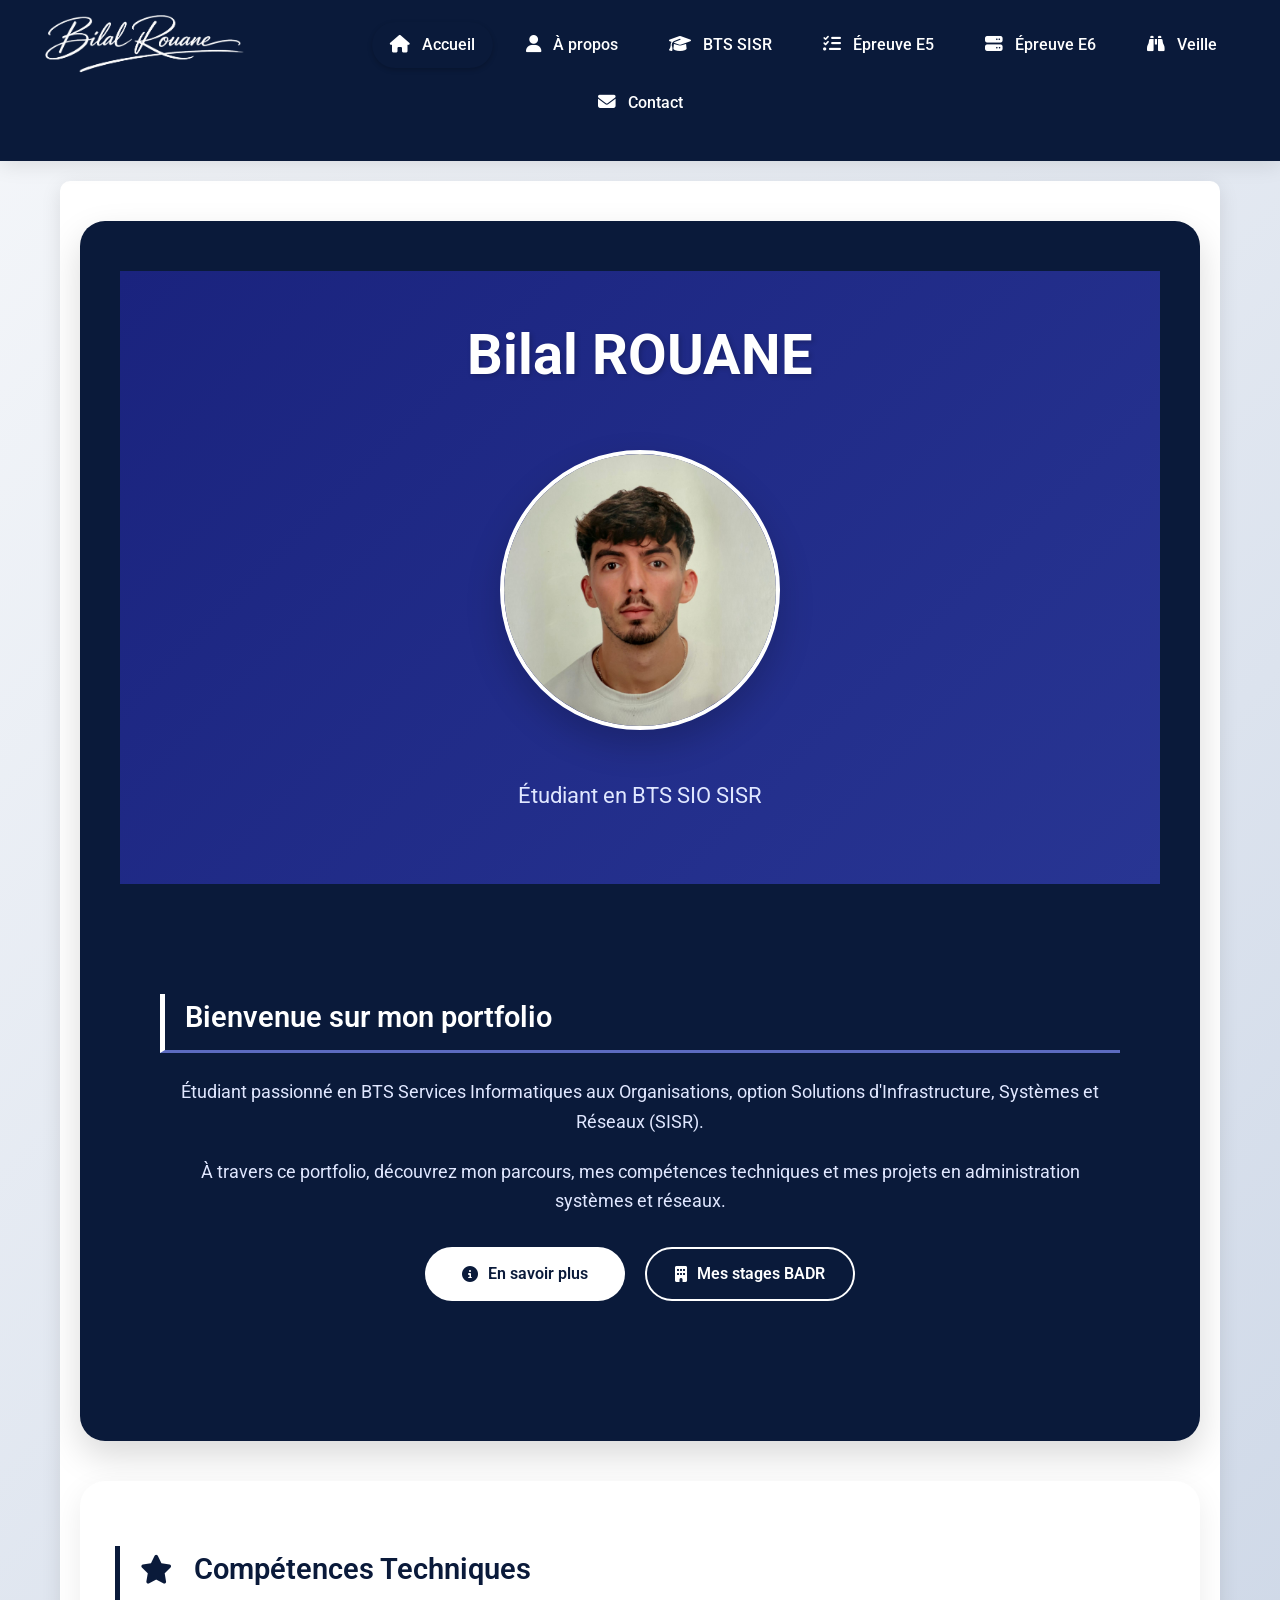
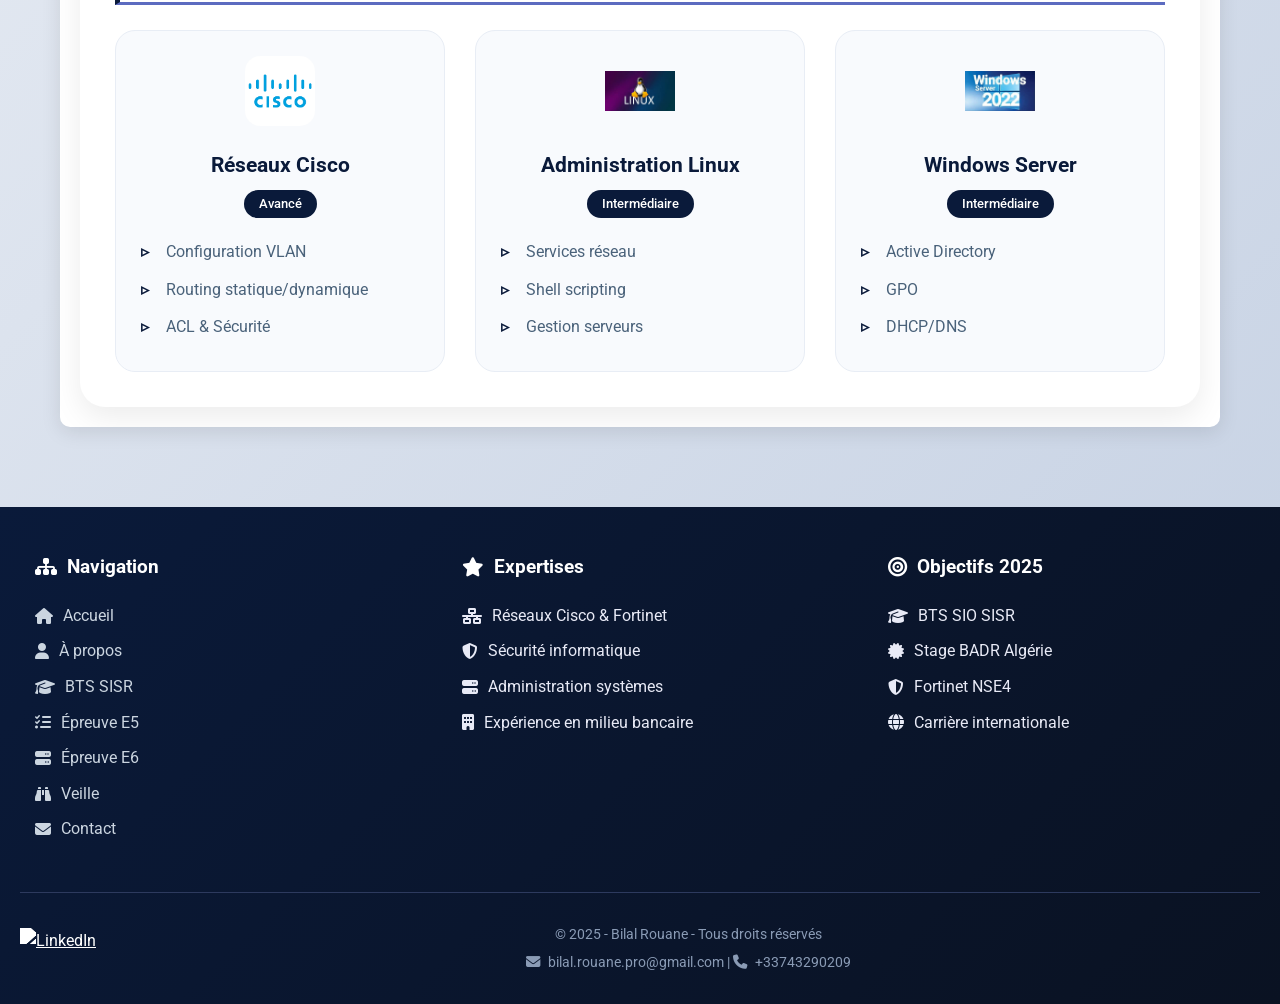
==== commit 5d3b9bd4: "Update index.html Signed-off-by: ROUANE Bilal <bilalrouane458@gmail.com>" ====
--- a/index.html
+++ b/index.html
@@ -1,19 +1,25 @@
 <!DOCTYPE html>
 <html lang="fr">
 <head>
-    <meta charset="UTF-8">
+    <title>Bilal ROUANE | Portfolio BTS SIO</title>
+    <link rel="stylesheet" href="CSS/index.css">
+    <meta charset="utf-8">
     <meta name="viewport" content="width=device-width, initial-scale=1.0">
-    <title>Épreuve E6 - Réalisations | Bilal Rouane</title>
+    <meta name="description" content="Portfolio de Bilal Rouane, étudiant en BTS SIO SISR">
     
-    <!-- Police Roboto -->
+    <!-- Import de la police ROBOTO -->
     <link rel="preconnect" href="https://fonts.googleapis.com">
     <link rel="preconnect" href="https://fonts.gstatic.com" crossorigin>
-    <link href="https://fonts.googleapis.com/css2?family=Roboto:ital,wght@0,100;0,300;0,400;0,500;0,700;0,900;1,100;1,300;1,400;1,500;1,700;1,900&display=swap" rel="stylesheet">
+    <link href="https://fonts.googleapis.com/css2?family=Roboto:ital,wght@0,100..900;1,100..900&display=swap" rel="stylesheet">
     
-    <!-- Font Awesome -->
+    <!-- Favicon -->
+    <link rel="icon" type="image/x-icon" href="Images/Photo pro.jpeg">
+    
+    <!-- Font Awesome pour icônes -->
     <link rel="stylesheet" href="https://cdnjs.cloudflare.com/ajax/libs/font-awesome/6.4.0/css/all.min.css">
     
     <style>
+        /* ===== STYLES GÉNÉRAUX ===== */
         * {
             margin: 0;
             padding: 0;
@@ -22,13 +28,23 @@
 
         body {
             font-family: 'Roboto', sans-serif;
-            background: linear-gradient(135deg, #f0f2f8 0%, #e8ecf5 100%);
+            background-color: #f0f2f8;
             color: #1a2a3a;
             line-height: 1.5;
+        }
+
+        .fond {
+            background: linear-gradient(135deg, #f0f2f8 0%, #e8ecf5 100%);
             min-height: 100vh;
         }
 
-        /* ===== HEADER & NAVIGATION (identique à l'accueil) ===== */
+        .contenu {
+            max-width: 1400px;
+            margin: 0 auto;
+            padding: 20px;
+        }
+
+        /* ===== HEADER & NAVIGATION - BLEU FONCÉ ===== */
         header {
             background: linear-gradient(135deg, #0a1a3a 0%, #0a1a3a 100%);
             box-shadow: 0 4px 20px rgba(0,0,0,0.1);
@@ -69,7 +85,7 @@
         }
 
         .nav-link.active {
-            background: #1e3a5f;
+            background: #0a1a3a;
             color: white;
             border-radius: 30px;
         }
@@ -79,232 +95,196 @@
             vertical-align: middle;
         }
 
-        /* ===== CONTENU PRINCIPAL ===== */
-        .contenu {
-            max-width: 1400px;
-            margin: 0 auto;
-            padding: 40px 20px;
-        }
-
-        /* Bannière Épreuve E6 */
-        #titre-e6 {
+        /* ===== SECTION ACCUEIL AVEC BANNIÈRE BLEU FONCÉ ===== */
+        #accueil {
+            background: #0a1a3a;
+            border-radius: 25px;
+            padding: 50px 40px;
+            margin-bottom: 40px;
+            box-shadow: 0 15px 35px rgba(0,0,0,0.15);
+        }
+
+        .titre_presentation {
+            text-align: center;
+            margin-bottom: 40px;
+        }
+
+        #nom {
+            font-size: 3.5rem;
+            color: white;
+            margin-bottom: 25px;
+            font-weight: 700;
+            text-shadow: 2px 2px 5px rgba(0,0,0,0.2);
+        }
+
+        /* PHOTO AGRANDIE */
+        .photo-container {
+            margin: 25px auto;
+            width: 280px;
+            height: 280px;
+            border-radius: 50%;
+            overflow: hidden;
+            border: 4px solid white;
+            box-shadow: 0 15px 35px rgba(0,0,0,0.2);
+        }
+
+        #photo-pro {
+            width: 100%;
+            height: 100%;
+            object-fit: cover;
+        }
+
+        .sous-titre {
+            font-size: 1.4rem;
+            color: #e0e7ff;
+            margin-top: 15px;
+        }
+
+        .presentation {
             text-align: center;
             margin-bottom: 50px;
-            padding: 50px 30px;
-            background: #0a1a3a;
-            background: linear-gradient(135deg, #0a1a3a 0%, #0f2a4a 100%);
-            border-radius: 25px;
-            color: white;
-            box-shadow: 0 15px 35px rgba(0,0,0,0.15);
-        }
-
-        .page-titre {
-            font-size: 2.5rem;
-            margin-bottom: 15px;
-            font-weight: 700;
-            color: white;
-            text-shadow: 2px 2px 5px rgba(0,0,0,0.2);
-        }
-
-        .page-sous-titre {
-            font-size: 1.2rem;
-            opacity: 0.95;
-            color: white;
-        }
-
-        /* Sections générales */
-        .section-e6 {
+        }
+
+        .section_titres {
+            font-size: 1.8rem;
+            color: white;
+            border-left: 5px solid white;
+            padding-left: 20px;
+            margin-bottom: 25px;
+            font-weight: 600;
+        }
+
+        .section_titres i {
+            color: white;
+            margin-right: 12px;
+        }
+
+        .description {
+            font-size: 1.1rem;
+            line-height: 1.7;
+            color: #e0e7ff;
+            margin-bottom: 20px;
+        }
+
+        .boutons-navigation {
+            display: flex;
+            gap: 20px;
+            justify-content: center;
+            margin-top: 30px;
+            flex-wrap: wrap;
+        }
+
+        .btn-nav {
+            display: inline-flex;
+            align-items: center;
+            gap: 10px;
+            padding: 12px 28px;
+            border-radius: 40px;
+            text-decoration: none;
+            font-weight: 600;
+            transition: all 0.3s ease;
+        }
+
+        .btn-nav-primary {
+            background: white;
+            color: #0a1a3a;
+        }
+
+        .btn-nav-primary:hover {
+            background: #e0e7ff;
+            transform: translateY(-2px);
+        }
+
+        .btn-nav-secondary {
+            background: transparent;
+            color: white;
+            border: 2px solid white;
+        }
+
+        .btn-nav-secondary:hover {
+            background: white;
+            color: #0a1a3a;
+            transform: translateY(-2px);
+        }
+
+        /* ===== COMPÉTENCES ===== */
+        #competences_accueil {
+            margin-top: 40px;
             background: white;
             border-radius: 25px;
             padding: 35px;
-            margin-bottom: 40px;
             box-shadow: 0 10px 30px rgba(0,0,0,0.08);
-            transition: transform 0.3s ease;
-        }
-
-        .section-e6:hover {
-            transform: translateY(-3px);
-        }
-
-        .section_titres {
-            font-size: 1.8rem;
+        }
+
+        #competences_accueil .section_titres {
             color: #0a1a3a;
             border-left: 5px solid #0a1a3a;
-            padding-left: 20px;
-            margin-bottom: 30px;
-            font-weight: 600;
-        }
-
-        .section_titres i {
+        }
+
+        #competences_accueil .section_titres i {
             color: #0a1a3a;
-            margin-right: 12px;
-        }
-
-        /* ===== BANDEAU TÉLÉCHARGEMENT PDF EN TÊTE ===== */
-        .pdf-download-band {
-            background: linear-gradient(135deg, #f8fafd 0%, #ffffff 100%);
-            border-radius: 20px;
-            padding: 20px 30px;
-            margin-bottom: 35px;
-            display: flex;
-            flex-wrap: wrap;
-            align-items: center;
-            justify-content: space-between;
-            gap: 20px;
-            border: 1px solid #dce5ef;
-            box-shadow: 0 5px 15px rgba(0,0,0,0.05);
-        }
-
-        .pdf-download-band .pdf-info {
-            display: flex;
-            align-items: center;
-            gap: 15px;
-            flex-wrap: wrap;
-        }
-
-        .pdf-download-band .pdf-icon {
-            background: #0a1a3a;
-            color: white;
-            width: 55px;
-            height: 55px;
-            border-radius: 18px;
-            display: flex;
-            align-items: center;
-            justify-content: center;
-            font-size: 1.8rem;
-        }
-
-        .pdf-download-band .pdf-text h3 {
-            color: #0a1a3a;
-            font-size: 1.2rem;
-            margin-bottom: 5px;
-        }
-
-        .pdf-download-band .pdf-text p {
-            color: #4a627a;
-            font-size: 0.85rem;
-        }
-
-        .pdf-buttons {
-            display: flex;
-            gap: 15px;
-            flex-wrap: wrap;
-        }
-
-        .btn-pdf {
-            display: inline-flex;
-            align-items: center;
-            gap: 10px;
-            background: #0a1a3a;
-            color: white;
-            text-decoration: none;
-            padding: 12px 24px;
-            border-radius: 40px;
-            font-weight: 600;
-            font-size: 0.9rem;
-            transition: all 0.25s ease;
-            border: none;
-            cursor: pointer;
-        }
-
-        .btn-pdf i {
-            font-size: 1.1rem;
-        }
-
-        .btn-pdf:hover {
-            background: #1f3a5c;
-            transform: translateY(-2px);
-            gap: 14px;
-        }
-
-        /* Cartes réalisations */
-        .realisation-card {
+        }
+
+        .grid-competences {
+            display: grid;
+            grid-template-columns: repeat(auto-fit, minmax(280px, 1fr));
+            gap: 30px;
+            margin-top: 20px;
+        }
+
+        .carte-competence {
             background: #f8fafd;
             border-radius: 20px;
-            margin-bottom: 45px;
-            overflow: hidden;
-            border: 1px solid #e2e8f0;
+            padding: 25px;
+            text-align: center;
             transition: all 0.3s ease;
-        }
-
-        .realisation-card:last-child {
-            margin-bottom: 0;
-        }
-
-        .realisation-header {
-            background: linear-gradient(135deg, #0a1a3a, #14345c);
-            padding: 25px 30px;
-            color: white;
-        }
-
-        .realisation-header h2 {
-            font-size: 1.8rem;
+            border: 1px solid #e8edf5;
+        }
+
+        .carte-competence:hover {
+            transform: translateY(-5px);
+            box-shadow: 0 10px 25px rgba(0,0,0,0.1);
+            border-color: #0a1a3a;
+        }
+
+        .logo-competence {
+            width: 70px;
+            height: 70px;
+            object-fit: contain;
+            margin-bottom: 15px;
+            border-radius: 15px;
+        }
+
+        .nom-competence {
+            font-size: 1.3rem;
+            color: #0a1a3a;
             margin-bottom: 8px;
-            display: flex;
-            align-items: center;
-            gap: 12px;
-        }
-
-        .realisation-header h2 i {
-            font-size: 2rem;
-        }
-
-        .realisation-subtitle {
-            font-size: 0.95rem;
-            opacity: 0.9;
-        }
-
-        .realisation-body {
-            padding: 30px;
-        }
-
-        /* Grille info */
-        .info-grid {
-            display: grid;
-            grid-template-columns: repeat(auto-fit, minmax(300px, 1fr));
-            gap: 25px;
-            margin-bottom: 30px;
-        }
-
-        .info-box {
-            background: white;
-            border-radius: 16px;
-            padding: 20px;
-            border-left: 4px solid #0a1a3a;
-            box-shadow: 0 2px 8px rgba(0,0,0,0.04);
-        }
-
-        .info-box h3 {
-            color: #0a1a3a;
-            font-size: 1.2rem;
+        }
+
+        .niveau-competence {
+            display: inline-block;
+            background: #0a1a3a;
+            color: white;
+            padding: 4px 15px;
+            border-radius: 20px;
+            font-size: 0.8rem;
             margin-bottom: 15px;
-            display: flex;
-            align-items: center;
-            gap: 8px;
-        }
-
-        .info-box h3 i {
-            color: #0a1a3a;
-            font-size: 1.2rem;
-        }
-
-        .info-box p, .info-box li {
-            color: #2c3e50;
-            line-height: 1.6;
-        }
-
-        .info-box ul {
+        }
+
+        .details-competence {
             list-style: none;
-            padding-left: 0;
-        }
-
-        .info-box li {
+            padding: 0;
+            text-align: left;
+        }
+
+        .details-competence li {
             padding: 6px 0;
-            padding-left: 20px;
+            padding-left: 25px;
             position: relative;
-        }
-
-        .info-box li::before {
+            color: #4a627a;
+        }
+
+        .details-competence li::before {
             content: "▹";
             position: absolute;
             left: 0;
@@ -312,87 +292,7 @@
             font-weight: bold;
         }
 
-        /* Étapes */
-        .etapes-list {
-            background: #f1f5f9;
-            border-radius: 16px;
-            padding: 20px 25px;
-            margin: 20px 0;
-        }
-
-        .etapes-list h3 {
-            color: #0a1a3a;
-            margin-bottom: 15px;
-            display: flex;
-            align-items: center;
-            gap: 8px;
-        }
-
-        .etapes-list ol {
-            padding-left: 25px;
-        }
-
-        .etapes-list li {
-            margin: 12px 0;
-            color: #2c3e50;
-        }
-
-        /* Compétences mobilisées */
-        .skills-container {
-            display: flex;
-            flex-wrap: wrap;
-            gap: 12px;
-            margin-top: 15px;
-        }
-
-        .skill-badge {
-            background: #e8edf5;
-            color: #0a1a3a;
-            padding: 6px 14px;
-            border-radius: 25px;
-            font-size: 0.8rem;
-            font-weight: 500;
-            border: 1px solid #cbd5e1;
-            transition: all 0.2s;
-        }
-
-        .skill-badge:hover {
-            background: #0a1a3a;
-            color: white;
-            border-color: #0a1a3a;
-        }
-
-        /* Ressources matérielles/logicielles */
-        .resources-row {
-            display: flex;
-            flex-wrap: wrap;
-            gap: 20px;
-            margin-top: 15px;
-        }
-
-        .resources-col {
-            flex: 1;
-            min-width: 200px;
-            background: #ffffff;
-            border-radius: 12px;
-            padding: 15px;
-            border: 1px solid #e2e8f0;
-        }
-
-        .resources-col h4 {
-            color: #0a1a3a;
-            margin-bottom: 10px;
-            font-size: 0.9rem;
-            text-transform: uppercase;
-            letter-spacing: 0.5px;
-        }
-
-        .resources-col p {
-            font-size: 0.85rem;
-            color: #4a627a;
-        }
-
-        /* Pied de page */
+        /* ===== FOOTER ===== */
         footer {
             background: linear-gradient(135deg, #0a1a3a, #0a1222);
             color: #e0e7ff;
@@ -459,37 +359,50 @@
             margin: 5px 0;
         }
 
+        /* ===== RESPONSIVE ===== */
         @media (max-width: 768px) {
-            .page-titre {
-                font-size: 1.8rem;
-            }
-            .section-e6 {
-                padding: 20px;
+            #nom {
+                font-size: 2rem;
             }
             .section_titres {
                 font-size: 1.4rem;
+            }
+            .grid-competences {
+                grid-template-columns: 1fr;
             }
             .menu {
                 flex-direction: column;
                 gap: 8px;
             }
-            .realisation-header h2 {
-                font-size: 1.3rem;
-                flex-wrap: wrap;
-            }
-            .pdf-download-band {
+            .menu li a {
+                display: block;
+                width: 100%;
+                text-align: center;
+            }
+            #accueil {
+                padding: 30px 20px;
+            }
+            .photo-container {
+                width: 200px;
+                height: 200px;
+            }
+            .boutons-navigation {
                 flex-direction: column;
-                text-align: center;
-            }
-            .pdf-buttons {
+                align-items: center;
+            }
+            .btn-nav {
+                width: 100%;
                 justify-content: center;
+            }
+            #competences_accueil {
+                padding: 20px;
             }
         }
     </style>
 </head>
 <body class="fond">
 
-    <!-- ===== HEADER IDENTIQUE À L'ACCUEIL AVEC SIGNATURE BLANCHE ===== -->
+    <!-- ===== HEADER ===== -->
     <header>
         <nav id="navigation" aria-label="Navigation principale">
             <ul class="menu">
@@ -497,7 +410,7 @@
                     <img src="Images/signature.png" id="signature" alt="Signature Bilal Rouane">
                 </li>
                 <li>
-                    <a href="index.html" class="nav-link">
+                    <a href="index.html" class="nav-link active">
                         <i class="fas fa-home"></i> Accueil
                     </a>
                 </li>
@@ -517,7 +430,7 @@
                     </a>
                 </li>
                 <li>
-                    <a href="e6.html" class="nav-link active">
+                    <a href="e6.html" class="nav-link">
                         <i class="fas fa-server"></i> Épreuve E6
                     </a>
                 </li>
@@ -533,211 +446,86 @@
                 </li>
             </ul>
         </nav>
+        <span id="saut_separateur"></span>
     </header>
 
+    <!-- ===== CONTENU ACCUEIL ===== -->
     <main>
         <div class="contenu">
-            <!-- Bannière -->
-            <section id="titre-e6">
-                <h1 class="page-titre">Épreuve E6 – Administration des systèmes et des réseaux</h1>
-                <p class="page-sous-titre">Option SISR – Solutions d'Infrastructure, Systèmes et Réseaux</p>
-                <p class="page-sous-titre" style="margin-top: 10px;">Mes deux réalisations professionnelles en contexte Stadium</p>
-            </section>
-
-            <!-- ===== BANDEAU TÉLÉCHARGEMENT PDF AVEC NOMS "Réalisation 1" et "Réalisation 2" ===== -->
-            <div class="pdf-download-band">
-                <div class="pdf-info">
-                    <div class="pdf-icon">
-                        <i class="fas fa-file-pdf"></i>
+            <span id="saut_menu"></span>
+ 
+            <!-- Section Accueil - BANNIÈRE BLEU FONCÉ AVEC PHOTO AGRANDIE -->
+            <section id="accueil" aria-labelledby="titre-accueil">
+                <div class="titre_presentation">
+                    <h1 id="nom">Bilal ROUANE</h1>
+                    <div class="photo-container">
+                        <img src="Images/pppp.jpeg" id="photo-pro" 
+                             alt="Photo professionnelle de Bilal Rouane" 
+                             width="300" height="400">
                     </div>
-                    <div class="pdf-text">
-                        <h3><i class="fas fa-download"></i> Documents complets des réalisations E6</h3>
-                        <p>Téléchargez les dossiers complets au format PDF</p>
-                    </div>
+                    <p id="metier" class="sous-titre">Étudiant en BTS SIO SISR</p>
                 </div>
-                <div class="pdf-buttons">
-                    <a href="projet/Realisation1.pdf" class="btn-pdf" download>
-                        <i class="fas fa-file-pdf"></i> Réalisation 1
-                    </a>
-                    <a href="projet/Realisation2.pdf" class="btn-pdf" download>
-                        <i class="fas fa-file-pdf"></i> Réalisation 2
-                    </a>
-                </div>
-            </div>
-
-            <!-- ==================== RÉALISATION N°1 ==================== -->
-            <section class="section-e6">
-                <h2 class="section_titres">
-                    <i class="fas fa-network-wired"></i> Réalisation 1 – Isolation et sécurisation du réseau boutique
-                </h2>
-
-                <div class="realisation-card">
-                    <div class="realisation-header">
-                        <h2><i class="fas fa-shield-alt"></i> VLAN 50 & Sécurité des douchettes Wi-Fi</h2>
-                        <div class="realisation-subtitle">Contexte : Stadium – Boutique officielle du stade | Mise en place d’un réseau isolé pour les caisses et scanners</div>
-                    </div>
-                    <div class="realisation-body">
-                        <!-- Lien PDF Réalisation 1 -->
-                        <div style="margin-bottom: 20px; text-align: right;">
-                            <a href="projet/Realisation1.pdf" download style="background: #0a1a3a10; padding: 6px 14px; border-radius: 30px; font-size: 0.75rem; color:#0a1a3a; text-decoration:none;">
-                                <i class="fas fa-file-pdf"></i> Télécharger la Réalisation 1 (PDF)
+                
+                <div class="presentation">
+                    <div id="contenu_accueil_div">
+                        <h2 class="section_titres">Bienvenue sur mon portfolio</h2>
+                        <p class="description">Étudiant passionné en BTS Services Informatiques aux Organisations, option Solutions d'Infrastructure, Systèmes et Réseaux (SISR).</p>
+                        
+                        <p class="description">À travers ce portfolio, découvrez mon parcours, mes compétences techniques et mes projets en administration systèmes et réseaux.</p>
+                        
+                        <div class="boutons-navigation">
+                            <a href="apropos.html" class="btn-nav btn-nav-primary">
+                                <i class="fas fa-info-circle"></i> En savoir plus
                             </a>
-                        </div>
-                        <!-- Conditions / Résultats -->
-                        <div class="info-grid">
-                            <div class="info-box">
-                                <h3><i class="fas fa-clipboard-list"></i> Conditions de réalisation</h3>
-                                <p><strong>Ressources fournies :</strong> Matériel et logiciel fournis par l’école IRIS, cahier des charges Stadium.</p>
-                                <p><strong>Résultats attendus :</strong> Réseau de la boutique entièrement isolé via VLAN 50 avec ACLs strictes, garantissant la sécurité des données commerciales et le bon fonctionnement des douchettes sur le Wi-Fi métier "Shop-Wifi".</p>
-                            </div>
-                            <div class="info-box">
-                                <h3><i class="fas fa-microchip"></i> Ressources matérielles & logicielles</h3>
-                                <div class="resources-row">
-                                    <div class="resources-col">
-                                        <h4>Matériel</h4>
-                                        <p>Routeur Cisco 2821, Switch Catalyst 2960, Borne WiFi AIR-CAP3502I, Serveur DELL PowerEdge R740</p>
-                                    </div>
-                                    <div class="resources-col">
-                                        <h4>Logiciels</h4>
-                                        <p>VMWare vSphere ESXi 8.1, Windows Server 2022, Windows 11, Debian 12, OCS/GLPI, Zimbra, Snort, PuTTY, Wireshark</p>
-                                    </div>
-                                </div>
-                            </div>
-                        </div>
-
-                        <!-- Description complète -->
-                        <div class="info-box" style="margin-bottom: 20px;">
-                            <h3><i class="fas fa-info-circle"></i> Description de la réalisation</h3>
-                            <p>Un VLAN 50 « Boutique » a été mis en place avec des ACLs strictes pour l'isoler. Un groupe Active Directory "Vendeurs-Boutique" a été créé. Une GPO a été déployée pour bloquer les ports USB sur les postes de caisse (prévention de fuite de données) et pour mapper le lecteur B : vers la base de données des articles. Un Wi-Fi métier "Shop-Wifi" a été déployé pour les douchettes.</p>
-                        </div>
-
-                        <!-- Étapes -->
-                        <div class="etapes-list">
-                            <h3><i class="fas fa-list-ol"></i> Étapes de la mise en place</h3>
-                            <ol>
-                                <li><strong>Isolation réseau :</strong> Configuration du VLAN 50 et d'ACLs pour isoler complètement le réseau de la boutique.</li>
-                                <li><strong>Configuration AD :</strong> Création du groupe de sécurité "Vendeurs-Boutique" pour gérer les accès.</li>
-                                <li><strong>Déploiement de la GPO de sécurité :</strong> Application d'une GPO qui mappe le lecteur B: et désactive les ports USB sur les terminaux de caisse.</li>
-                                <li><strong>Déploiement du Wi-Fi :</strong> Mise en service du SSID "Shop-Wifi" pour connecter les douchettes de scan au VLAN 50.</li>
-                            </ol>
-                        </div>
-
-                        <!-- Compétences -->
-                        <div class="info-box">
-                            <h3><i class="fas fa-code-branch"></i> Compétences mobilisées</h3>
-                            <div class="skills-container">
-                                <span class="skill-badge">Wi-Fi IoT (douchettes)</span>
-                                <span class="skill-badge">GPO prévention fuite de données</span>
-                                <span class="skill-badge">Blocage USB</span>
-                                <span class="skill-badge">Segmentation VLAN</span>
-                                <span class="skill-badge">ACLs Cisco</span>
-                                <span class="skill-badge">Active Directory</span>
-                            </div>
+                            <a href="entreprise.html" class="btn-nav btn-nav-secondary">
+                                <i class="fas fa-building"></i> Mes stages BADR
+                            </a>
                         </div>
                     </div>
                 </div>
             </section>
 
-            <!-- ==================== RÉALISATION N°2 ==================== -->
-            <section class="section-e6">
-                <h2 class="section_titres">
-                    <i class="fas fa-ticket-alt"></i> Réalisation 2 – Supervision, inventaire GLPI et alerting Nagios
+            <!-- Compétences principales (fond blanc) -->
+            <section id="competences_accueil" aria-labelledby="titre-competences-accueil">
+                <h2 id="titre-competences-accueil" class="section_titres">
+                    <i class="fas fa-star"></i> Compétences Techniques
                 </h2>
-
-                <div class="realisation-card">
-                    <div class="realisation-header">
-                        <h2><i class="fas fa-chart-line"></i> GLPI / OCS + Nagios & Zimbra</h2>
-                        <div class="realisation-subtitle">Contexte : Stadium – Gestion des douchettes, supervision Wi-Fi et communication logistique</div>
+                
+                <div class="grid-competences">
+                    <div class="carte-competence">
+                        <img class="logo-competence" src="Images/cisco logo.png" 
+                             alt="Logo Cisco" width="60" height="60">
+                        <h3 class="nom-competence">Réseaux Cisco</h3>
+                        <p class="niveau-competence">Avancé</p>
+                        <ul class="details-competence">
+                            <li>Configuration VLAN</li>
+                            <li>Routing statique/dynamique</li>
+                            <li>ACL & Sécurité</li>
+                        </ul>
                     </div>
-                    <div class="realisation-body">
-                        <!-- Lien PDF Réalisation 2 -->
-                        <div style="margin-bottom: 20px; text-align: right;">
-                            <a href="projet/Realisation2.pdf" download style="background: #0a1a3a10; padding: 6px 14px; border-radius: 30px; font-size: 0.75rem; color:#0a1a3a; text-decoration:none;">
-                                <i class="fas fa-file-pdf"></i> Télécharger la Réalisation 2 (PDF)
-                            </a>
-                        </div>
-                        <!-- Conditions -->
-                        <div class="info-grid">
-                            <div class="info-box">
-                                <h3><i class="fas fa-clipboard-list"></i> Conditions de réalisation</h3>
-                                <p><strong>Ressources fournies :</strong> Infrastructure IRIS, cahier des charges Stadium, accès aux équipements réseau et serveurs.</p>
-                                <p><strong>Résultats attendus :</strong> Chaque douchette est inventoriée automatiquement dans GLPI via l'agent OCS, et toute panne de la borne Wi-Fi déclenche une alerte Nagios vers la DSI pour intervention rapide.</p>
-                            </div>
-                            <div class="info-box">
-                                <h3><i class="fas fa-microchip"></i> Ressources matérielles & logicielles</h3>
-                                <div class="resources-row">
-                                    <div class="resources-col">
-                                        <h4>Matériel</h4>
-                                        <p>Routeur Cisco 2821, Switch Catalyst 2960, Borne WiFi AIR-CAP3502I, Serveur DELL PowerEdge R740</p>
-                                    </div>
-                                    <div class="resources-col">
-                                        <h4>Logiciels</h4>
-                                        <p>VMWare vSphere ESXi 8.1, Windows Server 2022, Debian 12, OCS/GLPI, Zimbra, Nagios, Snort, PuTTY, Wireshark</p>
-                                    </div>
-                                </div>
-                            </div>
-                        </div>
-
-                        <!-- Description -->
-                        <div class="info-box" style="margin-bottom: 20px;">
-                            <h3><i class="fas fa-info-circle"></i> Description de la réalisation</h3>
-                            <p>L'inventaire des douchettes est géré dans GLPI grâce aux remontées de l'agent OCS (identification par adresse MAC). Les vendeurs disposent de comptes Zimbra pour la communication logistique. La borne "Shop-Wifi" est supervisée par Nagios, qui alerte la DSI en cas de panne. Une base de connaissances dans GLPI a été créée pour documenter les pannes courantes des scanners ("Panne scan").</p>
-                        </div>
-
-                        <!-- Étapes -->
-                        <div class="etapes-list">
-                            <h3><i class="fas fa-list-ol"></i> Étapes de la mise en place</h3>
-                            <ol>
-                                <li><strong>Inventaire OCS/GLPI :</strong> L'agent OCS remonte l'inventaire des douchettes, permettant de les suivre individuellement dans GLPI.</li>
-                                <li><strong>Communication Zimbra :</strong> Création de comptes de messagerie pour les vendeurs afin de coordonner les réapprovisionnements.</li>
-                                <li><strong>Supervision Nagios :</strong> Surveillance de l'état de la borne Wi-Fi de la boutique avec alertes en cas de panne.</li>
-                                <li><strong>Base de connaissances GLPI :</strong> Création d'articles pour aider à la résolution rapide des problèmes fréquents des douchettes.</li>
-                            </ol>
-                        </div>
-
-                        <!-- Compétences -->
-                        <div class="info-box">
-                            <h3><i class="fas fa-code-branch"></i> Compétences mobilisées</h3>
-                            <div class="skills-container">
-                                <span class="skill-badge">OCS/GLPI</span>
-                                <span class="skill-badge">Inventaire automatisé</span>
-                                <span class="skill-badge">Base de connaissances ITIL</span>
-                                <span class="skill-badge">Nagios supervision</span>
-                                <span class="skill-badge">Alerting DSI</span>
-                                <span class="skill-badge">Zimbra collaboration</span>
-                                <span class="skill-badge">Surveillance Wi-Fi</span>
-                            </div>
-                        </div>
-
-                        <!-- Modalités d'accès -->
-                        <div class="info-box" style="margin-top: 15px; background: #eef2fa;">
-                            <h3><i class="fas fa-folder-open"></i> Modalités d’accès aux productions et documentation</h3>
-                            <p>Les documentations techniques, configurations des ACLs, captures d’écran GLPI, dashboards Nagios et rapports d’inventaire sont disponibles dans le portfolio numérique et accessibles au jury lors de l’épreuve E6.</p>
-                        </div>
+                    
+                    <div class="carte-competence">
+                        <img class="logo-competence" src="Images/logo linux.jpg" 
+                             alt="Logo Linux" width="60" height="60">
+                        <h3 class="nom-competence">Administration Linux</h3>
+                        <p class="niveau-competence">Intermédiaire</p>
+                        <ul class="details-competence">
+                            <li>Services réseau</li>
+                            <li>Shell scripting</li>
+                            <li>Gestion serveurs</li>
+                        </ul>
                     </div>
-                </div>
-            </section>
-
-            <!-- RAPPEL CONTENU ÉPREUVE (portfolio, tableau, oral) -->
-            <section class="section-e6">
-                <h2 class="section_titres">
-                    <i class="fas fa-graduation-cap"></i> Modalités de l'épreuve E6
-                </h2>
-                <div style="display: flex; flex-wrap: wrap; gap: 25px; justify-content: space-between;">
-                    <div style="flex:1; background: #f8fafd; border-radius: 18px; padding: 25px; text-align: center;">
-                        <i class="fas fa-id-card" style="font-size: 2.5rem; color:#0a1a3a;"></i>
-                        <h3 style="margin: 15px 0;">Portfolio numérique</h3>
-                        <p>Présentation personnelle, compétences, projets, expériences de stage, veille technologique.</p>
-                    </div>
-                    <div style="flex:1; background: #f8fafd; border-radius: 18px; padding: 25px; text-align: center;">
-                        <i class="fas fa-table-list" style="font-size: 2.5rem; color:#0a1a3a;"></i>
-                        <h3 style="margin: 15px 0;">Tableau de synthèse</h3>
-                        <p>Liste des réalisations professionnelles et compétences du référentiel associées.</p>
-                    </div>
-                    <div style="flex:1; background: #f8fafd; border-radius: 18px; padding: 25px; text-align: center;">
-                        <i class="fas fa-chalkboard-user" style="font-size: 2.5rem; color:#0a1a3a;"></i>
-                        <h3 style="margin: 15px 0;">Entretien oral</h3>
-                        <p>Présentation + questions du jury (durée indicative totale ~40 minutes).</p>
+                    
+                    <div class="carte-competence">
+                        <img class="logo-competence" src="Images/logo Windows Server 2022.jpg" 
+                             alt="Logo Windows Server" width="60" height="60">
+                        <h3 class="nom-competence">Windows Server</h3>
+                        <p class="niveau-competence">Intermédiaire</p>
+                        <ul class="details-competence">
+                            <li>Active Directory</li>
+                            <li>GPO</li>
+                            <li>DHCP/DNS</li>
+                        </ul>
                     </div>
                 </div>
             </section>
@@ -759,24 +547,28 @@
                     <li><a href="contact.html"><i class="fas fa-envelope"></i> Contact</a></li>
                 </ul>
             </div>
+            
             <div class="footer-section">
                 <h3 class="footer-titre"><i class="fas fa-star"></i> Expertises</h3>
                 <ul class="footer-competences">
-                    <li><i class="fas fa-network-wired"></i> Réseaux Cisco & Sécurité</li>
-                    <li><i class="fas fa-shield-alt"></i> ACLs / VLAN / GPO</li>
-                    <li><i class="fas fa-server"></i> Windows Server / Linux</li>
-                    <li><i class="fas fa-chart-line"></i> Supervision Nagios, GLPI</li>
+                    <li><i class="fas fa-network-wired"></i> Réseaux Cisco & Fortinet</li>
+                    <li><i class="fas fa-shield-alt"></i> Sécurité informatique</li>
+                    <li><i class="fas fa-server"></i> Administration systèmes</li>
+                    <li><i class="fas fa-building"></i> Expérience en milieu bancaire</li>
                 </ul>
             </div>
+            
             <div class="footer-section">
                 <h3 class="footer-titre"><i class="fas fa-bullseye"></i> Objectifs 2025</h3>
                 <ul class="footer-certifications">
                     <li><i class="fas fa-graduation-cap"></i> BTS SIO SISR</li>
-                    <li><i class="fas fa-certificate"></i> Certification Fortinet NSE4</li>
+                    <li><i class="fas fa-certificate"></i> Stage BADR Algérie</li>
+                    <li><i class="fas fa-shield-alt"></i> Fortinet NSE4</li>
                     <li><i class="fas fa-globe"></i> Carrière internationale</li>
                 </ul>
             </div>
         </div>
+        
         <div class="footer-bas">
             <div class="reseaux-footer">
                 <a href="https://www.linkedin.com/in/bilal-rouane-311133340/" 
@@ -786,6 +578,7 @@
                     <img src="Images/LinkedIn_icon.svg" alt="LinkedIn" width="30">
                 </a>
             </div>
+            
             <div class="copyright">
                 <p>© 2025 - Bilal Rouane - Tous droits réservés</p>
                 <p><i class="fas fa-envelope"></i> bilal.rouane.pro@gmail.com | <i class="fas fa-phone"></i> +33743290209</p>
@@ -794,19 +587,21 @@
     </footer>
 
     <script>
-        // Mise en surbrillance de la page active
+        // Script pour mettre en surbrillance la page active
         document.addEventListener('DOMContentLoaded', function() {
             const currentPage = window.location.pathname.split('/').pop();
             const navLinks = document.querySelectorAll('.nav-link');
+            
             navLinks.forEach(link => {
-                const href = link.getAttribute('href');
-                if (href === currentPage || (currentPage === '' && href === 'index.html')) {
+                if (link.getAttribute('href') === currentPage || 
+                    (currentPage === '' && link.getAttribute('href') === 'index.html')) {
                     link.classList.add('active');
-                } else if (currentPage === 'e6.html' && href === 'e6.html') {
-                    link.classList.add('active');
+                } else {
+                    link.classList.remove('active');
                 }
             });
         });
     </script>
+    
 </body>
 </html>
--- a/CSS/index.css
+++ b/CSS/index.css
@@ -0,0 +1,1918 @@
+/* ===== RESET & BASE ===== */
+* {
+    margin: 0;
+    padding: 0;
+    box-sizing: border-box;
+}
+
+html {
+    scroll-behavior: smooth;
+}
+
+body.fond {
+    font-family: 'Roboto', sans-serif;
+    background: linear-gradient(135deg, #f5f7fa 0%, #c3cfe2 100%);
+    color: #333;
+    line-height: 1.6;
+    min-height: 100vh;
+}
+
+/* ===== HEADER & NAVIGATION ===== */
+header {
+    background: linear-gradient(90deg, #1a237e 0%, #283593 100%);
+    box-shadow: 0 2px 10px rgba(0, 0, 0, 0.1);
+    position: sticky;
+    top: 0;
+    z-index: 1000;
+}
+
+#navigation {
+    padding: 0 20px;
+}
+
+.menu {
+    display: flex;
+    justify-content: space-between;
+    align-items: center;
+    list-style: none;
+    max-width: 1400px;
+    margin: 0 auto;
+    padding: 0;
+    flex-wrap: wrap;
+}
+
+.menu .logo {
+    margin-right: auto;
+}
+
+#signature {
+    height: 60px;
+    width: auto;
+    filter: brightness(0) invert(1);
+    transition: transform 0.3s ease;
+}
+
+#signature:hover {
+    transform: scale(1.05);
+}
+
+.menu li:not(.logo) {
+    margin: 0 5px;
+}
+
+.nav-link {
+    display: flex;
+    align-items: center;
+    padding: 15px 20px;
+    text-decoration: none;
+    color: white;
+    font-weight: 500;
+    transition: all 0.3s ease;
+    border-radius: 5px;
+    white-space: nowrap;
+}
+
+.nav-link i {
+    margin-right: 8px;
+    font-size: 1.1em;
+}
+
+.nav-link:hover {
+    background: rgba(255, 255, 255, 0.1);
+    transform: translateY(-2px);
+}
+
+.nav-link.active {
+    background: rgba(255, 255, 255, 0.2);
+    box-shadow: 0 2px 5px rgba(0, 0, 0, 0.2);
+}
+
+#saut_separateur {
+    display: block;
+    height: 20px;
+}
+
+/* ===== MAIN CONTENT ===== */
+main {
+    max-width: 1200px;
+    margin: 0 auto;
+    padding: 20px;
+}
+
+.contenu {
+    background: white;
+    border-radius: 10px;
+    box-shadow: 0 5px 20px rgba(0, 0, 0, 0.1);
+    overflow: hidden;
+    margin-top: 20px;
+}
+
+#saut_menu {
+    display: block;
+    height: 20px;
+}
+
+/* ===== ACCUEIL PAGE ===== */
+.page-titre {
+    text-align: center;
+    color: #1a237e;
+    font-size: 2.5em;
+    margin: 30px 0 10px;
+    padding: 0 20px;
+}
+
+.page-sous-titre {
+    text-align: center;
+    color: #5c6bc0;
+    font-size: 1.2em;
+    margin-bottom: 40px;
+    padding: 0 20px;
+}
+
+.titre_presentation {
+    text-align: center;
+    padding: 40px 20px;
+    background: linear-gradient(135deg, #1a237e 0%, #283593 100%);
+    color: white;
+}
+
+#nom {
+    font-size: 3em;
+    margin-bottom: 10px;
+    color: white;
+}
+
+.sous-titre {
+    font-size: 1.4em;
+    color: #c5cae9;
+    margin-bottom: 30px;
+}
+
+.photo-container {
+    display: inline-block;
+    margin: 20px 0;
+    border-radius: 10px;
+    overflow: hidden;
+    box-shadow: 0 10px 30px rgba(0, 0, 0, 0.2);
+}
+
+#photo-pro {
+    width: 100%;
+    max-width: 300px;
+    height: auto;
+    display: block;
+    border-radius: 10px;
+}
+
+.presentation {
+    padding: 40px;
+    display: flex;
+    flex-wrap: wrap;
+    gap: 40px;
+    align-items: flex-start;
+}
+
+#contenu_accueil_div {
+    flex: 1;
+    min-width: 300px;
+}
+
+.section_titres {
+    color: #1a237e;
+    font-size: 2em;
+    margin: 30px 0 20px;
+    padding-bottom: 10px;
+    border-bottom: 3px solid #5c6bc0;
+    display: flex;
+    align-items: center;
+    gap: 10px;
+}
+
+.description {
+    font-size: 1.1em;
+    line-height: 1.8;
+    margin-bottom: 20px;
+    color: #444;
+}
+
+.sous-section {
+    color: #283593;
+    font-size: 1.3em;
+    margin: 25px 0 15px;
+    display: flex;
+    align-items: center;
+    gap: 10px;
+}
+
+.liste-parcours {
+    list-style: none;
+    margin: 15px 0 25px 20px;
+}
+
+.liste-parcours li {
+    margin-bottom: 10px;
+    padding-left: 25px;
+    position: relative;
+}
+
+.liste-parcours li:before {
+    content: "▸";
+    color: #5c6bc0;
+    position: absolute;
+    left: 0;
+}
+
+.interets {
+    display: flex;
+    flex-wrap: wrap;
+    gap: 10px;
+    margin: 15px 0 25px;
+}
+
+.badge {
+    background: #e8eaf6;
+    color: #1a237e;
+    padding: 8px 15px;
+    border-radius: 20px;
+    font-size: 0.9em;
+    display: inline-flex;
+    align-items: center;
+    gap: 5px;
+    transition: all 0.3s ease;
+}
+
+.badge:hover {
+    background: #5c6bc0;
+    color: white;
+    transform: translateY(-2px);
+}
+
+.boutons-navigation {
+    display: flex;
+    gap: 20px;
+    margin-top: 30px;
+    flex-wrap: wrap;
+}
+
+.btn-nav {
+    padding: 15px 30px;
+    border-radius: 5px;
+    text-decoration: none;
+    font-weight: 500;
+    display: inline-flex;
+    align-items: center;
+    gap: 10px;
+    transition: all 0.3s ease;
+    min-width: 200px;
+    justify-content: center;
+}
+
+.btn-nav-primary {
+    background: #1a237e;
+    color: white;
+}
+
+.btn-nav-primary:hover {
+    background: #283593;
+    transform: translateY(-3px);
+    box-shadow: 0 5px 15px rgba(26, 35, 126, 0.3);
+}
+
+.btn-nav-secondary {
+    background: #5c6bc0;
+    color: white;
+}
+
+.btn-nav-secondary:hover {
+    background: #7986cb;
+    transform: translateY(-3px);
+    box-shadow: 0 5px 15px rgba(92, 107, 192, 0.3);
+}
+
+/* ===== COMPÉTENCES GRID ===== */
+.grid-competences {
+    display: grid;
+    grid-template-columns: repeat(auto-fit, minmax(250px, 1fr));
+    gap: 25px;
+    margin-top: 30px;
+}
+
+.carte-competence {
+    background: #f8f9fa;
+    border-radius: 10px;
+    padding: 25px;
+    text-align: center;
+    transition: all 0.3s ease;
+    border: 1px solid #e0e0e0;
+}
+
+.carte-competence:hover {
+    transform: translateY(-5px);
+    box-shadow: 0 10px 20px rgba(0, 0, 0, 0.1);
+    border-color: #5c6bc0;
+}
+
+.logo-competence {
+    margin-bottom: 15px;
+    border-radius: 8px;
+}
+
+.nom-competence {
+    color: #1a237e;
+    font-size: 1.3em;
+    margin-bottom: 5px;
+}
+
+.niveau-competence {
+    color: #5c6bc0;
+    font-weight: 500;
+    margin-bottom: 15px;
+    font-size: 0.9em;
+}
+
+.details-competence {
+    list-style: none;
+    text-align: left;
+}
+
+.details-competence li {
+    padding: 5px 0;
+    padding-left: 20px;
+    position: relative;
+}
+
+.details-competence li:before {
+    content: "•";
+    color: #5c6bc0;
+    position: absolute;
+    left: 0;
+}
+
+/* ===== À PROPOS PAGE ===== */
+.section-apropos {
+    padding: 40px;
+}
+
+.experience-card,
+.formation-card {
+    background: #f8f9fa;
+    border-radius: 10px;
+    padding: 30px;
+    margin-bottom: 30px;
+    border-left: 4px solid #5c6bc0;
+    transition: all 0.3s ease;
+}
+
+.experience-card:hover,
+.formation-card:hover {
+    transform: translateX(5px);
+    box-shadow: 0 5px 15px rgba(0, 0, 0, 0.1);
+}
+
+.experience-header,
+.formation-header {
+    display: flex;
+    justify-content: space-between;
+    align-items: flex-start;
+    flex-wrap: wrap;
+    margin-bottom: 15px;
+}
+
+.experience-header h3,
+.formation-header h3 {
+    color: #1a237e;
+    font-size: 1.4em;
+    flex: 1;
+    min-width: 300px;
+}
+
+.experience-date {
+    background: #5c6bc0;
+    color: white;
+    padding: 5px 15px;
+    border-radius: 20px;
+    font-size: 0.9em;
+}
+
+.experience-info,
+.formation-info {
+    margin-bottom: 20px;
+}
+
+.experience-entreprise,
+.experience-address,
+.experience-status,
+.formation-ecole,
+.formation-option {
+    display: flex;
+    align-items: center;
+    gap: 10px;
+    margin-bottom: 5px;
+    color: #666;
+}
+
+.experience-sujet {
+    font-style: italic;
+    color: #444;
+    margin: 15px 0;
+    padding-left: 20px;
+    border-left: 3px solid #c5cae9;
+}
+
+.experience-missions,
+.competences-list-details {
+    list-style: none;
+    margin: 15px 0 20px;
+}
+
+.experience-missions li,
+.competences-list-details li {
+    padding: 8px 0;
+    padding-left: 25px;
+    position: relative;
+}
+
+.experience-missions li:before,
+.competences-list-details li:before {
+    content: "▸";
+    color: #5c6bc0;
+    position: absolute;
+    left: 0;
+}
+
+.competences-list,
+.technologies-list {
+    display: flex;
+    flex-wrap: wrap;
+    gap: 10px;
+    margin: 15px 0;
+}
+
+.competence-badge,
+.tech-badge {
+    background: #e8eaf6;
+    color: #1a237e;
+    padding: 6px 12px;
+    border-radius: 15px;
+    font-size: 0.85em;
+    transition: all 0.3s ease;
+}
+
+.competence-badge:hover,
+.tech-badge:hover {
+    background: #5c6bc0;
+    color: white;
+    transform: translateY(-2px);
+}
+
+.formation-status {
+    padding: 5px 15px;
+    border-radius: 20px;
+    font-size: 0.9em;
+    font-weight: 500;
+}
+
+.formation-status.current {
+    background: #4caf50;
+    color: white;
+}
+
+.formation-status.completed {
+    background: #2196f3;
+    color: white;
+}
+
+.objectifs-content {
+    background: #e8eaf6;
+    padding: 25px;
+    border-radius: 10px;
+    line-height: 1.8;
+}
+
+/* ===== BTS SISR PAGE ===== */
+.section-btssisr {
+    padding: 40px;
+}
+
+.bts-intro,
+.option-sisr {
+    margin-bottom: 40px;
+}
+
+.bts-description p,
+.option-description p {
+    margin-bottom: 15px;
+    line-height: 1.8;
+}
+
+.competences-grid {
+    display: grid;
+    grid-template-columns: repeat(auto-fit, minmax(200px, 1fr));
+    gap: 20px;
+    margin: 25px 0;
+}
+
+.competence-item {
+    text-align: center;
+    padding: 20px;
+    background: #f8f9fa;
+    border-radius: 10px;
+    transition: all 0.3s ease;
+}
+
+.competence-item:hover {
+    transform: translateY(-5px);
+    background: #e8eaf6;
+}
+
+.competence-item i {
+    font-size: 2.5em;
+    color: #5c6bc0;
+    margin-bottom: 15px;
+}
+
+.competence-item h3 {
+    color: #1a237e;
+    margin-bottom: 10px;
+    font-size: 1.2em;
+}
+
+.competence-category {
+    margin-bottom: 30px;
+    padding: 20px;
+    background: #f8f9fa;
+    border-radius: 10px;
+}
+
+.competence-category h3 {
+    color: #1a237e;
+    margin-bottom: 15px;
+    display: flex;
+    align-items: center;
+    gap: 10px;
+}
+
+.competence-category ul {
+    list-style: none;
+    padding-left: 0;
+}
+
+.competence-category li {
+    padding: 8px 0;
+    padding-left: 25px;
+    position: relative;
+}
+
+.competence-category li:before {
+    content: "✓";
+    color: #4caf50;
+    position: absolute;
+    left: 0;
+}
+
+.alternance-content {
+    display: flex;
+    flex-wrap: wrap;
+    gap: 40px;
+    align-items: center;
+}
+
+.alternance-text {
+    flex: 1;
+    min-width: 300px;
+}
+
+.avantages-alternance ul {
+    list-style: none;
+    margin-top: 15px;
+}
+
+.avantages-alternance li {
+    padding: 8px 0;
+    padding-left: 25px;
+    position: relative;
+}
+
+.avantages-alternance li:before {
+    content: "★";
+    color: #ff9800;
+    position: absolute;
+    left: 0;
+}
+
+.alternance-stats {
+    display: flex;
+    gap: 20px;
+    flex-wrap: wrap;
+}
+
+.stat-item {
+    text-align: center;
+    padding: 20px;
+    background: #1a237e;
+    color: white;
+    border-radius: 10px;
+    min-width: 100px;
+}
+
+.stat-number {
+    font-size: 2em;
+    font-weight: bold;
+    margin-bottom: 5px;
+}
+
+.stat-label {
+    font-size: 0.9em;
+    opacity: 0.9;
+}
+
+.metiers-grid {
+    display: grid;
+    grid-template-columns: repeat(auto-fit, minmax(200px, 1fr));
+    gap: 20px;
+    margin: 25px 0;
+}
+
+.metier-card {
+    text-align: center;
+    padding: 25px;
+    background: #f8f9fa;
+    border-radius: 10px;
+    transition: all 0.3s ease;
+}
+
+.metier-card:hover {
+    transform: translateY(-5px);
+    background: #e8eaf6;
+}
+
+.metier-card i {
+    font-size: 2.5em;
+    color: #5c6bc0;
+    margin-bottom: 15px;
+}
+
+.metier-card h3 {
+    color: #1a237e;
+    margin-bottom: 10px;
+    font-size: 1.2em;
+}
+
+.perspectives ul {
+    list-style: none;
+    margin-top: 15px;
+}
+
+.perspectives li {
+    padding: 8px 0;
+    padding-left: 25px;
+    position: relative;
+}
+
+.perspectives li:before {
+    content: "→";
+    color: #5c6bc0;
+    position: absolute;
+    left: 0;
+}
+
+/* ===== ÉPREUVES E4 & E5 PAGES ===== */
+.section-e4,
+.section-e5 {
+    padding: 40px;
+}
+
+.e4-intro,
+.e5-intro {
+    margin-bottom: 40px;
+}
+
+.e4-description p,
+.e5-description p {
+    margin-bottom: 15px;
+    line-height: 1.8;
+}
+
+.formation-info {
+    margin-top: 20px;
+    padding: 15px;
+    background: #e8eaf6;
+    border-radius: 5px;
+    display: inline-block;
+}
+
+.modalites-content {
+    margin: 25px 0;
+}
+
+.modalite-card {
+    text-align: center;
+    padding: 25px;
+    background: #f8f9fa;
+    border-radius: 10px;
+    margin-bottom: 20px;
+    transition: all 0.3s ease;
+}
+
+.modalite-card:hover {
+    transform: translateY(-5px);
+    background: #e8eaf6;
+}
+
+.modalite-icon {
+    font-size: 2.5em;
+    color: #5c6bc0;
+    margin-bottom: 15px;
+}
+
+.structure-epreuve {
+    margin: 30px 0;
+}
+
+.timeline {
+    position: relative;
+    padding: 20px 0;
+}
+
+.timeline-item {
+    display: flex;
+    align-items: flex-start;
+    margin-bottom: 30px;
+}
+
+.timeline-marker {
+    background: #5c6bc0;
+    color: white;
+    width: 40px;
+    height: 40px;
+    border-radius: 50%;
+    display: flex;
+    align-items: center;
+    justify-content: center;
+    font-weight: bold;
+    margin-right: 20px;
+    flex-shrink: 0;
+}
+
+.timeline-content {
+    flex: 1;
+}
+
+.timeline-content h4 {
+    color: #1a237e;
+    margin-bottom: 5px;
+}
+
+.competences-grid {
+    display: grid;
+    grid-template-columns: repeat(auto-fit, minmax(250px, 1fr));
+    gap: 20px;
+    margin: 30px 0;
+}
+
+.competence-category {
+    background: #f8f9fa;
+    border-radius: 10px;
+    padding: 25px;
+    transition: all 0.3s ease;
+}
+
+.competence-category:hover {
+    transform: translateY(-5px);
+    background: #e8eaf6;
+}
+
+.competence-header {
+    display: flex;
+    align-items: center;
+    gap: 15px;
+    margin-bottom: 20px;
+}
+
+.competence-header i {
+    font-size: 2em;
+    color: #5c6bc0;
+}
+
+.competence-header h3 {
+    color: #1a237e;
+    font-size: 1.3em;
+}
+
+.competence-list {
+    list-style: none;
+}
+
+.competence-list li {
+    padding: 8px 0;
+    padding-left: 25px;
+    position: relative;
+}
+
+.competence-list li:before {
+    content: "•";
+    color: #5c6bc0;
+    position: absolute;
+    left: 0;
+}
+
+.preparation-content {
+    display: flex;
+    flex-wrap: wrap;
+    gap: 40px;
+    margin: 30px 0;
+}
+
+.preparation-etapes {
+    flex: 1;
+    min-width: 300px;
+}
+
+.etapes-list {
+    list-style: none;
+    counter-reset: etape-counter;
+}
+
+.etapes-list li {
+    counter-increment: etape-counter;
+    margin-bottom: 25px;
+    padding-left: 60px;
+    position: relative;
+}
+
+.etapes-list li:before {
+    content: counter(etape-counter);
+    background: #5c6bc0;
+    color: white;
+    width: 40px;
+    height: 40px;
+    border-radius: 50%;
+    display: flex;
+    align-items: center;
+    justify-content: center;
+    position: absolute;
+    left: 0;
+    top: 0;
+    font-weight: bold;
+}
+
+.conseils-list {
+    list-style: none;
+}
+
+.conseils-list li {
+    padding: 10px 0;
+    padding-left: 30px;
+    position: relative;
+}
+
+.conseils-list li i {
+    color: #4caf50;
+    position: absolute;
+    left: 0;
+}
+
+.realisations-grid,
+.projets-grid {
+    display: grid;
+    grid-template-columns: repeat(auto-fit, minmax(250px, 1fr));
+    gap: 25px;
+    margin: 30px 0;
+}
+
+.realisation-card,
+.projet-card {
+    background: #f8f9fa;
+    border-radius: 10px;
+    padding: 25px;
+    text-align: center;
+    transition: all 0.3s ease;
+}
+
+.realisation-card:hover,
+.projet-card:hover {
+    transform: translateY(-5px);
+    background: #e8eaf6;
+}
+
+.realisation-icon,
+.projet-header i {
+    font-size: 3em;
+    color: #5c6bc0;
+    margin-bottom: 20px;
+}
+
+.realisation-skills,
+.projet-skills {
+    display: flex;
+    justify-content: center;
+    flex-wrap: wrap;
+    gap: 8px;
+    margin-top: 15px;
+}
+
+.skill-badge {
+    background: #c5cae9;
+    color: #1a237e;
+    padding: 4px 10px;
+    border-radius: 12px;
+    font-size: 0.8em;
+}
+
+.modalite-overview,
+.epreuve-structure {
+    margin-bottom: 30px;
+}
+
+.phases-epreuve {
+    display: flex;
+    flex-wrap: wrap;
+    gap: 20px;
+    margin-top: 20px;
+}
+
+.phase {
+    flex: 1;
+    min-width: 250px;
+    background: #f8f9fa;
+    padding: 20px;
+    border-radius: 10px;
+}
+
+.phase h4 {
+    color: #1a237e;
+    margin-bottom: 15px;
+    display: flex;
+    align-items: center;
+    gap: 10px;
+}
+
+.objectifs-content {
+    margin: 30px 0;
+}
+
+.objectif-card {
+    text-align: center;
+    padding: 25px;
+    background: #f8f9fa;
+    border-radius: 10px;
+    margin-bottom: 20px;
+    transition: all 0.3s ease;
+}
+
+.objectif-card:hover {
+    transform: translateY(-5px);
+    background: #e8eaf6;
+}
+
+.objectif-card i {
+    font-size: 3em;
+    color: #5c6bc0;
+    margin-bottom: 15px;
+}
+
+.domaines-techniques {
+    margin-bottom: 40px;
+}
+
+.domaines-grid {
+    display: grid;
+    grid-template-columns: repeat(auto-fit, minmax(200px, 1fr));
+    gap: 20px;
+    margin-top: 20px;
+}
+
+.domaine {
+    background: #f8f9fa;
+    padding: 20px;
+    border-radius: 10px;
+}
+
+.domaine h4 {
+    color: #1a237e;
+    margin-bottom: 15px;
+    display: flex;
+    align-items: center;
+    gap: 10px;
+}
+
+.domaine ul {
+    list-style: none;
+}
+
+.domaine li {
+    padding: 6px 0;
+    padding-left: 20px;
+    position: relative;
+}
+
+.domaine li:before {
+    content: "▸";
+    color: #5c6bc0;
+    position: absolute;
+    left: 0;
+    font-size: 0.9em;
+}
+
+/* ===== VEILLE PAGE ===== */
+.section-veille {
+    padding: 40px;
+}
+
+.definition-content {
+    background: #e8eaf6;
+    padding: 30px;
+    border-radius: 10px;
+    margin-bottom: 40px;
+}
+
+.importance-veille {
+    background: #1a237e;
+    color: white;
+    padding: 20px;
+    border-radius: 8px;
+    margin-top: 20px;
+}
+
+.methodologie-content {
+    margin: 30px 0;
+}
+
+.etapes-veille {
+    margin-bottom: 40px;
+}
+
+.etape {
+    display: flex;
+    align-items: flex-start;
+    margin-bottom: 30px;
+    padding: 20px;
+    background: #f8f9fa;
+    border-radius: 10px;
+    transition: all 0.3s ease;
+}
+
+.etape:hover {
+    transform: translateX(10px);
+    background: #e8eaf6;
+}
+
+.etape-num {
+    background: #5c6bc0;
+    color: white;
+    width: 50px;
+    height: 50px;
+    border-radius: 50%;
+    display: flex;
+    align-items: center;
+    justify-content: center;
+    font-size: 1.5em;
+    font-weight: bold;
+    margin-right: 20px;
+    flex-shrink: 0;
+}
+
+.etape-content h4 {
+    color: #1a237e;
+    margin-bottom: 10px;
+}
+
+.outils-grid {
+    display: grid;
+    grid-template-columns: repeat(auto-fit, minmax(150px, 1fr));
+    gap: 20px;
+}
+
+.outil {
+    text-align: center;
+    padding: 20px;
+    background: #f8f9fa;
+    border-radius: 10px;
+    transition: all 0.3s ease;
+}
+
+.outil:hover {
+    transform: translateY(-5px);
+    background: #e8eaf6;
+}
+
+.outil i {
+    font-size: 2.5em;
+    color: #5c6bc0;
+    margin-bottom: 15px;
+}
+
+.domaines-grid {
+    display: grid;
+    grid-template-columns: repeat(auto-fit, minmax(250px, 1fr));
+    gap: 25px;
+    margin: 30px 0;
+}
+
+.domaine-card {
+    background: #f8f9fa;
+    border-radius: 10px;
+    overflow: hidden;
+    transition: all 0.3s ease;
+}
+
+.domaine-card:hover {
+    transform: translateY(-5px);
+    box-shadow: 0 10px 20px rgba(0, 0, 0, 0.1);
+}
+
+.domaine-header {
+    background: #5c6bc0;
+    color: white;
+    padding: 20px;
+    display: flex;
+    align-items: center;
+    gap: 15px;
+}
+
+.domaine-header i {
+    font-size: 2em;
+}
+
+.domaine-content {
+    padding: 25px;
+}
+
+.domaine-themes h4 {
+    color: #1a237e;
+    margin: 15px 0 10px;
+}
+
+.domaine-themes ul {
+    list-style: none;
+    margin-left: 0;
+}
+
+.domaine-themes li {
+    padding: 5px 0;
+    padding-left: 20px;
+    position: relative;
+}
+
+.domaine-themes li:before {
+    content: "•";
+    color: #5c6bc0;
+    position: absolute;
+    left: 0;
+}
+
+.domaine-sources h4 {
+    color: #1a237e;
+    margin: 15px 0 10px;
+}
+
+.sources-list {
+    display: flex;
+    flex-wrap: wrap;
+    gap: 8px;
+}
+
+.source-badge {
+    background: #c5cae9;
+    color: #1a237e;
+    padding: 5px 10px;
+    border-radius: 15px;
+    font-size: 0.85em;
+}
+
+.sources-content {
+    margin: 40px 0;
+}
+
+.sources-categories {
+    display: grid;
+    grid-template-columns: repeat(auto-fit, minmax(250px, 1fr));
+    gap: 30px;
+    margin-bottom: 40px;
+}
+
+.categorie {
+    background: #f8f9fa;
+    padding: 25px;
+    border-radius: 10px;
+}
+
+.categorie h3 {
+    color: #1a237e;
+    margin-bottom: 20px;
+    display: flex;
+    align-items: center;
+    gap: 10px;
+}
+
+.sources-list {
+    list-style: none;
+}
+
+.sources-list li {
+    margin-bottom: 12px;
+}
+
+.sources-list a {
+    color: #444;
+    text-decoration: none;
+    display: flex;
+    align-items: center;
+    gap: 10px;
+    transition: color 0.3s ease;
+}
+
+.sources-list a:hover {
+    color: #1a237e;
+}
+
+.sources-list a i {
+    color: #5c6bc0;
+}
+
+.flux-rss {
+    background: #e8eaf6;
+    padding: 25px;
+    border-radius: 10px;
+}
+
+.rss-list {
+    display: flex;
+    flex-wrap: wrap;
+    gap: 20px;
+    margin-top: 20px;
+}
+
+.rss-item {
+    display: flex;
+    align-items: center;
+    gap: 15px;
+    padding: 15px;
+    background: white;
+    border-radius: 8px;
+    flex: 1;
+    min-width: 200px;
+}
+
+.rss-item i {
+    font-size: 1.5em;
+    color: #5c6bc0;
+}
+
+.actualites-grid {
+    display: grid;
+    grid-template-columns: repeat(auto-fit, minmax(250px, 1fr));
+    gap: 25px;
+    margin: 30px 0;
+}
+
+.actualite-card {
+    background: #f8f9fa;
+    border-radius: 10px;
+    padding: 25px;
+    transition: all 0.3s ease;
+    border-top: 4px solid #5c6bc0;
+}
+
+.actualite-card:hover {
+    transform: translateY(-5px);
+    background: #e8eaf6;
+}
+
+.actualite-date {
+    background: #5c6bc0;
+    color: white;
+    padding: 5px 15px;
+    border-radius: 20px;
+    font-size: 0.9em;
+    display: inline-block;
+    margin-bottom: 15px;
+}
+
+.actualite-card h3 {
+    color: #1a237e;
+    margin-bottom: 10px;
+    font-size: 1.2em;
+}
+
+.actualite-tags {
+    display: flex;
+    gap: 10px;
+    margin-top: 15px;
+}
+
+.tag {
+    background: #c5cae9;
+    color: #1a237e;
+    padding: 4px 12px;
+    border-radius: 15px;
+    font-size: 0.85em;
+}
+
+/* ===== CONTACT PAGE ===== */
+.section-contact {
+    padding: 40px;
+}
+
+.formulaire-container {
+    background: #f8f9fa;
+    padding: 40px;
+    border-radius: 10px;
+    margin-bottom: 40px;
+}
+
+.contact-form {
+    max-width: 800px;
+    margin: 0 auto;
+}
+
+.form-group {
+    margin-bottom: 25px;
+}
+
+.form-group label {
+    display: block;
+    margin-bottom: 8px;
+    color: #1a237e;
+    font-weight: 500;
+    display: flex;
+    align-items: center;
+    gap: 10px;
+}
+
+.form-group input,
+.form-group select,
+.form-group textarea {
+    width: 100%;
+    padding: 12px 15px;
+    border: 2px solid #ddd;
+    border-radius: 5px;
+    font-family: 'Roboto', sans-serif;
+    font-size: 1em;
+    transition: all 0.3s ease;
+}
+
+.form-group input:focus,
+.form-group select:focus,
+.form-group textarea:focus {
+    outline: none;
+    border-color: #5c6bc0;
+    box-shadow: 0 0 0 3px rgba(92, 107, 192, 0.2);
+}
+
+.form-row {
+    display: flex;
+    flex-wrap: wrap;
+    gap: 20px;
+}
+
+.form-row .form-group {
+    flex: 1;
+    min-width: 250px;
+}
+
+.checkbox {
+    display: flex;
+    align-items: flex-start;
+    gap: 10px;
+}
+
+.checkbox input {
+    width: auto;
+    margin-top: 5px;
+}
+
+.form-actions {
+    display: flex;
+    gap: 20px;
+    flex-wrap: wrap;
+}
+
+.btn-submit,
+.btn-reset {
+    padding: 15px 30px;
+    border: none;
+    border-radius: 5px;
+    font-family: 'Roboto', sans-serif;
+    font-size: 1em;
+    font-weight: 500;
+    cursor: pointer;
+    transition: all 0.3s ease;
+    display: inline-flex;
+    align-items: center;
+    gap: 10px;
+    min-width: 200px;
+    justify-content: center;
+}
+
+.btn-submit {
+    background: #1a237e;
+    color: white;
+}
+
+.btn-submit:hover {
+    background: #283593;
+    transform: translateY(-3px);
+    box-shadow: 0 5px 15px rgba(26, 35, 126, 0.3);
+}
+
+.btn-reset {
+    background: #757575;
+    color: white;
+}
+
+.btn-reset:hover {
+    background: #616161;
+    transform: translateY(-3px);
+    box-shadow: 0 5px 15px rgba(117, 117, 117, 0.3);
+}
+
+.coordonnees-container {
+    margin: 40px 0;
+}
+
+.coordonnees-grid {
+    display: grid;
+    grid-template-columns: repeat(auto-fit, minmax(250px, 1fr));
+    gap: 25px;
+    margin-bottom: 40px;
+}
+
+.coordonnee-card {
+    background: #f8f9fa;
+    border-radius: 10px;
+    padding: 25px;
+    text-align: center;
+    transition: all 0.3s ease;
+    border-top: 4px solid #5c6bc0;
+}
+
+.coordonnee-card:hover {
+    transform: translateY(-5px);
+    background: #e8eaf6;
+}
+
+.coordonnee-icon {
+    font-size: 2.5em;
+    color: #5c6bc0;
+    margin-bottom: 15px;
+}
+
+.coordonnee-content h3 {
+    color: #1a237e;
+    margin-bottom: 10px;
+}
+
+.coordonnee-link {
+    color: #5c6bc0;
+    text-decoration: none;
+    font-weight: 500;
+    display: inline-block;
+    margin-bottom: 10px;
+    transition: color 0.3s ease;
+}
+
+.coordonnee-link:hover {
+    color: #1a237e;
+    text-decoration: underline;
+}
+
+.localisation-info {
+    background: #e8eaf6;
+    padding: 30px;
+    border-radius: 10px;
+    display: flex;
+    flex-wrap: wrap;
+    gap: 40px;
+    align-items: flex-start;
+}
+
+.localisation-text {
+    flex: 1;
+    min-width: 300px;
+}
+
+.mobilite-info ul {
+    list-style: none;
+}
+
+.mobilite-info li {
+    padding: 8px 0;
+    display: flex;
+    align-items: center;
+    gap: 10px;
+}
+
+.mobilite-info li i {
+    color: #4caf50;
+}
+
+.reseaux-container {
+    margin: 40px 0;
+}
+
+.reseaux-grid {
+    display: grid;
+    grid-template-columns: repeat(auto-fit, minmax(250px, 1fr));
+    gap: 25px;
+}
+
+.reseau-card {
+    background: #f8f9fa;
+    border-radius: 10px;
+    padding: 25px;
+    text-decoration: none;
+    color: inherit;
+    transition: all 0.3s ease;
+    display: flex;
+    align-items: center;
+    gap: 20px;
+}
+
+.reseau-card:hover {
+    transform: translateY(-5px);
+    box-shadow: 0 10px 20px rgba(0, 0, 0, 0.1);
+}
+
+.reseau-card.linkedin:hover {
+    background: #0077b5;
+    color: white;
+}
+
+.reseau-card.email:hover {
+    background: #d44638;
+    color: white;
+}
+
+.reseau-card.portfolio:hover {
+    background: #1a237e;
+    color: white;
+}
+
+.reseau-card.cv:hover {
+    background: #ff9800;
+    color: white;
+}
+
+.reseau-icon {
+    font-size: 2.5em;
+    flex-shrink: 0;
+}
+
+.reseau-card.linkedin .reseau-icon {
+    color: #0077b5;
+}
+
+.reseau-card.email .reseau-icon {
+    color: #d44638;
+}
+
+.reseau-card.portfolio .reseau-icon {
+    color: #1a237e;
+}
+
+.reseau-card.cv .reseau-icon {
+    color: #ff9800;
+}
+
+.reseau-card:hover .reseau-icon {
+    color: white;
+}
+
+.reseau-content {
+    flex: 1;
+}
+
+.reseau-link {
+    display: inline-block;
+    margin-top: 10px;
+    color: #5c6bc0;
+    font-weight: 500;
+    font-size: 0.9em;
+}
+
+.reseau-card:hover .reseau-link {
+    color: white;
+}
+
+.disponibilite-container {
+    margin: 40px 0;
+}
+
+.disponibilite-content {
+    display: grid;
+    grid-template-columns: repeat(auto-fit, minmax(300px, 1fr));
+    gap: 30px;
+    margin-bottom: 40px;
+}
+
+.disponibilite-card {
+    background: #f8f9fa;
+    padding: 30px;
+    border-radius: 10px;
+}
+
+.disponibilite-list {
+    list-style: none;
+    margin-top: 15px;
+}
+
+.disponibilite-list li {
+    padding: 8px 0;
+    display: flex;
+    align-items: center;
+    gap: 10px;
+}
+
+.disponibilite-list li i {
+    color: #4caf50;
+}
+
+.projets-interets {
+    display: flex;
+    flex-wrap: wrap;
+    gap: 10px;
+    margin-top: 15px;
+}
+
+.projet-badge {
+    background: #c5cae9;
+    color: #1a237e;
+    padding: 8px 15px;
+    border-radius: 20px;
+    font-size: 0.9em;
+    transition: all 0.3s ease;
+}
+
+.projet-badge:hover {
+    background: #5c6bc0;
+    color: white;
+    transform: translateY(-2px);
+}
+
+.contact-direct {
+    background: #e8eaf6;
+    padding: 30px;
+    border-radius: 10px;
+    text-align: center;
+}
+
+.contact-options {
+    display: flex;
+    flex-wrap: wrap;
+    gap: 20px;
+    justify-content: center;
+    margin-top: 20px;
+}
+
+.contact-option {
+    display: flex;
+    align-items: center;
+    gap: 10px;
+    padding: 15px 25px;
+    background: white;
+    border-radius: 5px;
+    text-decoration: none;
+    color: #1a237e;
+    font-weight: 500;
+    transition: all 0.3s ease;
+    min-width: 200px;
+}
+
+.contact-option:hover {
+    background: #1a237e;
+    color: white;
+    transform: translateY(-3px);
+    box-shadow: 0 5px 15px rgba(26, 35, 126, 0.3);
+}
+
+/* ===== FOOTER ===== */
+footer {
+    background: linear-gradient(90deg, #1a237e 0%, #283593 100%);
+    color: white;
+    padding: 40px 20px 20px;
+    margin-top: 40px;
+}
+
+.footer-contenu {
+    max-width: 1200px;
+    margin: 0 auto;
+    display: grid;
+    grid-template-columns: repeat(auto-fit, minmax(250px, 1fr));
+    gap: 40px;
+    margin-bottom: 30px;
+}
+
+.footer-section {
+    padding: 0 15px;
+}
+
+.footer-titre {
+    color: #c5cae9;
+    font-size: 1.2em;
+    margin-bottom: 20px;
+    display: flex;
+    align-items: center;
+    gap: 10px;
+}
+
+.footer-menu,
+.footer-competences,
+.footer-certifications {
+    list-style: none;
+}
+
+.footer-menu li,
+.footer-competences li,
+.footer-certifications li {
+    margin-bottom: 12px;
+}
+
+.footer-menu a {
+    color: white;
+    text-decoration: none;
+    transition: color 0.3s ease;
+    display: flex;
+    align-items: center;
+    gap: 10px;
+}
+
+.footer-menu a:hover {
+    color: #c5cae9;
+    text-decoration: underline;
+}
+
+.footer-competences li,
+.footer-certifications li {
+    display: flex;
+    align-items: center;
+    gap: 10px;
+    color: #e8eaf6;
+}
+
+.footer-bas {
+    border-top: 1px solid rgba(255, 255, 255, 0.1);
+    padding-top: 20px;
+    max-width: 1200px;
+    margin: 0 auto;
+    display: flex;
+    flex-wrap: wrap;
+    justify-content: space-between;
+    align-items: center;
+    gap: 20px;
+}
+
+.reseaux-footer a {
+    display: inline-block;
+    transition: transform 0.3s ease;
+}
+
+.reseaux-footer a:hover {
+    transform: scale(1.1);
+}
+
+.copyright {
+    text-align: center;
+    color: #c5cae9;
+    font-size: 0.9em;
+    flex: 1;
+}
+
+.copyright p {
+    margin: 5px 0;
+}
+
+.copyright i {
+    margin-right: 5px;
+}
+
+/* ===== RESPONSIVE ===== */
+@media (max-width: 768px) {
+    .menu {
+        flex-direction: column;
+        align-items: stretch;
+    }
+    
+    .menu li:not(.logo) {
+        margin: 5px 0;
+    }
+    
+    .nav-link {
+        justify-content: center;
+    }
+    
+    #nom {
+        font-size: 2.2em;
+    }
+    
+    .sous-titre {
+        font-size: 1.2em;
+    }
+    
+    .section_titres {
+        font-size: 1.7em;
+    }
+    
+    .presentation {
+        padding: 20px;
+        flex-direction: column;
+    }
+    
+    .btn-nav {
+        min-width: 100%;
+    }
+    
+    .form-actions {
+        flex-direction: column;
+    }
+    
+    .btn-submit,
+    .btn-reset {
+        min-width: 100%;
+    }
+    
+    .footer-bas {
+        flex-direction: column;
+        text-align: center;
+    }
+}
+
+@media (max-width: 480px) {
+    .page-titre {
+        font-size: 2em;
+    }
+    
+    .section_titres {
+        font-size: 1.5em;
+    }
+    
+    .section-apropos,
+    .section-btssisr,
+    .section-e4,
+    .section-e5,
+    .section-veille,
+    .section-contact {
+        padding: 20px;
+    }
+    
+    .formulaire-container {
+        padding: 20px;
+    }
+    
+    .experience-header,
+    .formation-header {
+        flex-direction: column;
+        align-items: flex-start;
+        gap: 10px;
+    }
+    
+    .experience-header h3,
+    .formation-header h3 {
+        min-width: 100%;
+    }
+}
+
+/* ===== ANIMATIONS ===== */
+@keyframes fadeIn {
+    from {
+        opacity: 0;
+        transform: translateY(20px);
+    }
+    to {
+        opacity: 1;
+        transform: translateY(0);
+    }
+}
+
+.contenu {
+    animation: fadeIn 0.5s ease-out;
+}
+
+/* ===== PRINT STYLES ===== */
+@media print {
+    header,
+    footer,
+    .boutons-navigation,
+    .contact-form,
+    .form-actions {
+        display: none;
+    }
+    
+    body.fond {
+        background: white;
+    }
+    
+    .contenu {
+        box-shadow: none;
+        border: none;
+    }
+    
+    a {
+        color: black;
+        text-decoration: none;
+    }
+    
+    .page-break {
+        page-break-before: always;
+    }
+}
